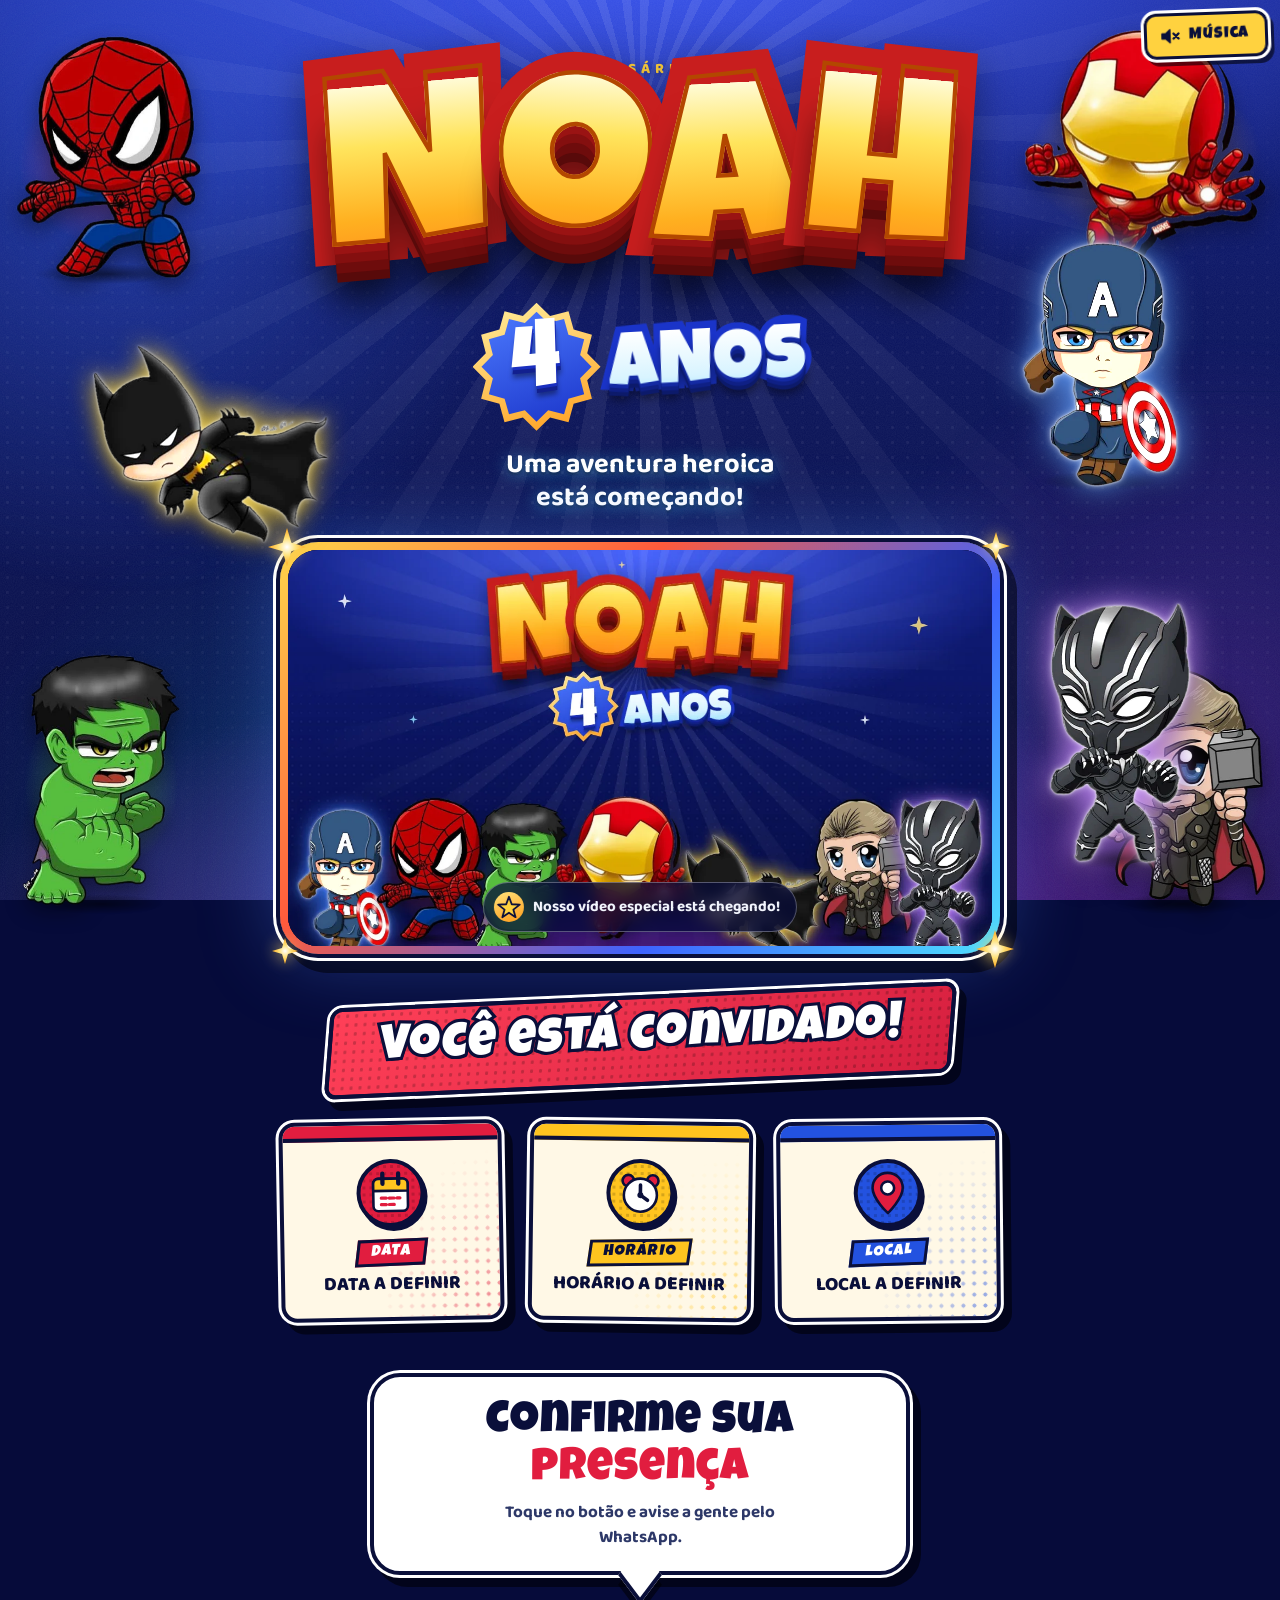
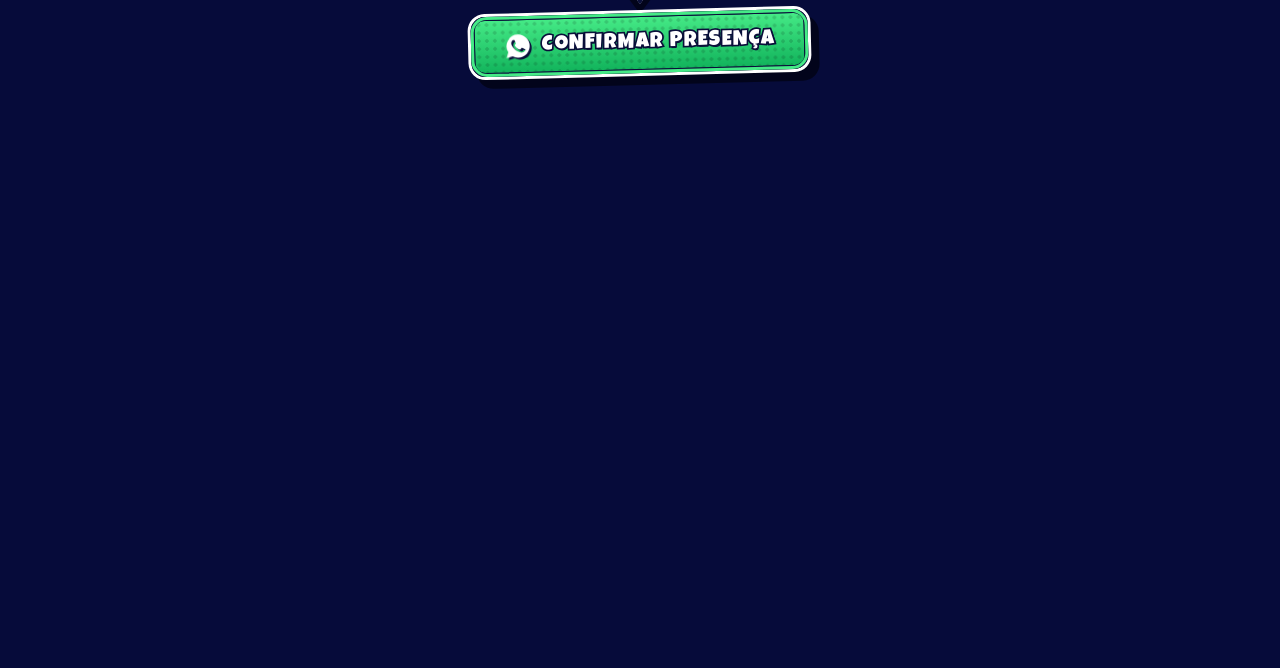
==== index.html @ 5af37fb9 "Add files via upload" ====
<!doctype html>
<html lang="pt-BR">
<head>
  <meta charset="utf-8">
  <meta name="viewport" content="width=device-width, initial-scale=1, viewport-fit=cover">
  <title>Noah faz 4 anos! Você está convidado</title>
  <meta name="description" content="Convite para o aniversário de 4 anos do Noah. Uma aventura heroica está começando!">
  <meta name="theme-color" content="#0a1150">
  <meta property="og:type" content="website">
  <meta property="og:title" content="Noah faz 4 anos! Você está convidado">
  <meta property="og:description" content="Uma aventura heroica está começando! Toque para ver o convite.">
  <!-- Para a prévia no WhatsApp: publique o site e troque por a URL ABSOLUTA da imagem, ex.: https://seudominio.com/public/assets/images/poster.jpg -->
  <meta property="og:image" content="public/assets/images/poster.jpg">
  <link rel="icon" href="data:image/svg+xml,%3Csvg xmlns='http://www.w3.org/2000/svg' viewBox='0 0 64 64'%3E%3Ccircle cx='32' cy='32' r='30' fill='%232f5bff'/%3E%3Ccircle cx='32' cy='32' r='30' fill='none' stroke='%23ffcf3d' stroke-width='4'/%3E%3Ctext x='32' y='46' font-size='40' font-weight='900' text-anchor='middle' fill='white' font-family='Arial Black,Arial'%3E4%3C/text%3E%3C/svg%3E">

  <link rel="preload" href="public/assets/fonts/luckiest-guy-latin.woff2" as="font" type="font/woff2" crossorigin>
  <link rel="stylesheet" href="styles.css">
  <script>document.documentElement.classList.add('js')</script>
</head>
<body>
  <a class="skip" href="#convite">Ir para o convite</a>

  <!-- fundo cinematográfico -->
  <div class="bg" aria-hidden="true">
    <div class="bg__aurora"><i></i><i></i><i></i></div>
    <div class="bg__rays"></div>
    <div class="bg__dots"></div>
    <div class="bg__grain"></div>
  </div>
  <div class="sparks" id="sparks" aria-hidden="true"></div>

  <!-- música de fundo (aparece só se public/assets/audio/musica.mp3 existir) -->
  <button class="music" id="music" type="button" aria-pressed="false" aria-label="Ligar música de fundo" hidden>
    <svg class="music__icon i-off" viewBox="0 0 24 24" aria-hidden="true"><path d="M4 9.5v5h3.6L12 18.5v-13L7.6 9.5H4Z" fill="currentColor" stroke="currentColor" stroke-width="1.4" stroke-linejoin="round"/><path d="m15.5 9.5 5 5m0-5-5 5" stroke="currentColor" stroke-width="2.4" stroke-linecap="round" fill="none"/></svg>
    <svg class="music__icon i-on" viewBox="0 0 24 24" aria-hidden="true"><path d="M4 9.5v5h3.6L12 18.5v-13L7.6 9.5H4Z" fill="currentColor" stroke="currentColor" stroke-width="1.4" stroke-linejoin="round"/><path d="M15.5 9a4.2 4.2 0 0 1 0 6M18 6.5a7.6 7.6 0 0 1 0 11" stroke="currentColor" stroke-width="2.4" stroke-linecap="round" fill="none"/></svg>
    <span class="music__txt">Música</span>
  </button>

  <main id="convite" class="page">

    <!-- ===================== 1) TOPO: PERSONAGENS + NOME ===================== -->
    <div class="stage">
    <header class="top">
      <!--
        PERSONAGENS (imagens em public/assets/heroes/). Para trocar um herói, coloque a nova imagem em
        tools/heroes-originais/<nome>.png|jpg e rode `python tools/process-heroes.py` (remove o fundo e gera os .webp),
        ou simplesmente substitua public/assets/heroes/<nome>.webp por outro WebP/PNG com fundo transparente.
        Celular/tablet: 4 heróis no topo e 3 no rodapé. Telas grandes: emolduram as laterais.
      -->
      <div class="heroes heroes--top">
        <div class="hero hero--spiderman" style="--i:0;--glow:#ff3b4e">
          <img src="public/assets/heroes/spiderman.webp" width="352" height="447" alt="Homem-Aranha infantil em posição de ataque" fetchpriority="high" decoding="async">
        </div>
        <div class="hero hero--ironman" style="--i:1;--glow:#ffb020">
          <img src="public/assets/heroes/ironman.webp" srcset="public/assets/heroes/ironman-s.webp 360w, public/assets/heroes/ironman.webp 542w" sizes="(min-width:1280px) 240px, 30vw" width="542" height="548" alt="Homem de Ferro infantil com a mão pronta para disparar" fetchpriority="high" decoding="async">
        </div>
        <div class="hero hero--hulk" style="--i:2;--glow:#7cff4a">
          <img src="public/assets/heroes/hulk.webp" width="288" height="453" alt="Hulk infantil de punhos fechados" fetchpriority="high" decoding="async">
        </div>
        <div class="hero hero--batman" style="--i:3;--glow:#ffd83a">
          <img src="public/assets/heroes/batman.webp" srcset="public/assets/heroes/batman-s.webp 360w, public/assets/heroes/batman.webp 411w" sizes="(min-width:1280px) 260px, 34vw" width="411" height="348" alt="Batman infantil voando com a capa aberta" fetchpriority="high" decoding="async">
        </div>
      </div>

      <div class="title">
        <p class="title__kicker reveal">Aniversário do</p>
        <h1 class="name" aria-label="Noah">
          <span class="ch" data-c="N" style="--k:0;--r:-5deg;--y:.02em" aria-hidden="true">N</span><span class="ch" data-c="O" style="--k:1;--r:3deg;--y:-.02em" aria-hidden="true">O</span><span class="ch" data-c="A" style="--k:2;--r:-3deg;--y:.02em" aria-hidden="true">A</span><span class="ch" data-c="H" style="--k:3;--r:5deg;--y:-.01em" aria-hidden="true">H</span>
        </h1>
        <div class="age" aria-label="4 anos">
          <span class="age__burst" aria-hidden="true"><span class="age__num">4</span></span>
          <span class="age__txt" data-c="ANOS" aria-hidden="true">ANOS</span>
        </div>
        <p class="tagline reveal">Uma aventura heroica está começando!</p>
        <div class="count" id="countdown" hidden aria-live="off">
          <p class="count__label">Faltam</p>
          <ul class="count__grid">
            <li><b data-u="d">0</b><span>dias</span></li>
            <li><b data-u="h">0</b><span>horas</span></li>
            <li><b data-u="m">0</b><span>min</span></li>
            <li><b data-u="s">0</b><span>seg</span></li>
          </ul>
        </div>
      </div>
    </header>

    <!-- ===================== 2) VÍDEO ===================== -->
    <section class="video reveal" aria-labelledby="video-title">
      <h2 id="video-title" class="sr-only">Vídeo de aniversário do Noah</h2>

      <!-- >>> ONDE COLOCAR O VÍDEO: public/assets/video/aniversario.mp4  (caminho definido em config.js) <<< -->
      <div class="frame is-portrait" id="frame">
        <i class="frame__star frame__star--tl" aria-hidden="true"></i>
        <i class="frame__star frame__star--tr" aria-hidden="true"></i>
        <i class="frame__star frame__star--bl" aria-hidden="true"></i>
        <i class="frame__star frame__star--br" aria-hidden="true"></i>

        <div class="player" id="player" data-state="loading">
          <video id="video" muted playsinline loop preload="metadata" poster="public/assets/images/poster-video.webp" aria-label="Vídeo de aniversário do Noah"></video>

          <!-- aparece se o vídeo não existir ou não carregar -->
          <div class="fallback" id="fallback" hidden>
            <img src="public/assets/images/poster.webp" alt="" width="1280" height="720" decoding="async">
            <div class="fallback__msg">
              <span class="fallback__badge" aria-hidden="true"><svg viewBox="0 0 40 40"><path fill="currentColor" stroke="#0a0f3a" stroke-width="3" stroke-linejoin="round" d="M20 3l4.6 12.4L38 16l-10.6 8.4L31 37l-11-7.4L9 37l3.6-12.6L2 16l13.4-.6z"/></svg></span>
              <p>Nosso vídeo especial está chegando!</p>
            </div>
          </div>

          <button class="vplay" id="play" type="button" aria-label="Reproduzir vídeo">
            <svg viewBox="0 0 24 24" aria-hidden="true"><path d="M8 5.5v13a1 1 0 0 0 1.5.86l10.5-6.5a1 1 0 0 0 0-1.72L9.5 4.64A1 1 0 0 0 8 5.5Z" fill="currentColor"/></svg>
          </button>

          <div class="vbar" id="vbar">
            <button class="vbtn" id="toggle" type="button" aria-label="Pausar vídeo">
              <svg class="i-pause" viewBox="0 0 24 24" aria-hidden="true"><path d="M7 5h3.5v14H7zM13.5 5H17v14h-3.5z" fill="currentColor"/></svg>
              <svg class="i-play" viewBox="0 0 24 24" aria-hidden="true"><path d="M8 5.5v13a1 1 0 0 0 1.5.86l10.5-6.5a1 1 0 0 0 0-1.72L9.5 4.64A1 1 0 0 0 8 5.5Z" fill="currentColor"/></svg>
            </button>
            <input class="vprogress" id="progress" type="range" min="0" max="1000" value="0" step="1" aria-label="Progresso do vídeo">
            <button class="vbtn" id="full" type="button" aria-label="Tela cheia">
              <svg viewBox="0 0 24 24" aria-hidden="true"><path d="M4 9V4h5M15 4h5v5M20 15v5h-5M9 20H4v-5" stroke="currentColor" stroke-width="2.2" stroke-linecap="round" stroke-linejoin="round" fill="none"/></svg>
            </button>
          </div>
        </div>
      </div>
    </section>
    </div><!-- /stage -->

    <p class="invited reveal"><span>Você está convidado!</span></p>

    <!-- ===================== 3) INFORMAÇÕES DA FESTA ===================== -->
    <section class="info" aria-label="Informações da festa">
      <article class="card reveal" style="--d:0s;--accent:#e11d3f;--tagc:#fff">
        <span class="card__icon" aria-hidden="true">
          <svg viewBox="0 0 64 64"><g stroke="#0a0f3a" stroke-width="3.6" stroke-linejoin="round" stroke-linecap="round"><rect x="8" y="12" width="48" height="45" rx="7" fill="#fff"/><path d="M8 19a7 7 0 0 1 7-7h34a7 7 0 0 1 7 7v10H8z" fill="#ffc41f"/><path d="M21 5v14M43 5v14" fill="none" stroke-width="6"/><path d="M19 39h7M30 39h7M41 39h4M19 48h7M30 48h7" fill="none" stroke="#e11d3f" stroke-width="4.4"/></g></svg>
        </span>
        <div class="card__body"><h3>DATA</h3><p data-field="data">DATA A DEFINIR</p></div>
      </article>
      <article class="card reveal" style="--d:.1s;--accent:#ffc41f;--tagc:#0a0f3a">
        <span class="card__icon" aria-hidden="true">
          <svg viewBox="0 0 64 64"><g stroke="#0a0f3a" stroke-width="3.6" stroke-linejoin="round" stroke-linecap="round"><circle cx="15" cy="15" r="8" fill="#e11d3f"/><circle cx="49" cy="15" r="8" fill="#e11d3f"/><circle cx="32" cy="35" r="23" fill="#fff"/><path d="M32 35V21M32 35l10 7" fill="none" stroke-width="5"/><circle cx="32" cy="35" r="2.4" fill="#0a0f3a"/></g></svg>
        </span>
        <div class="card__body"><h3>HORÁRIO</h3><p data-field="horario">HORÁRIO A DEFINIR</p></div>
      </article>
      <article class="card reveal" style="--d:.2s;--accent:#2352e0;--tagc:#fff">
        <span class="card__icon" aria-hidden="true">
          <svg viewBox="0 0 64 64"><g stroke="#0a0f3a" stroke-width="3.6" stroke-linejoin="round" stroke-linecap="round"><path d="M32 4C20 4 11 13 11 25c0 15 21 35 21 35s21-20 21-35C53 13 44 4 32 4Z" fill="#e11d3f"/><circle cx="32" cy="25" r="9" fill="#fff"/></g></svg>
        </span>
        <div class="card__body"><h3>LOCAL</h3><p data-field="local">LOCAL A DEFINIR</p></div>
      </article>
    </section>

    <!-- ===================== 4) CONFIRMAÇÃO ===================== -->
    <section class="rsvp reveal" aria-labelledby="rsvp-title">
      <div class="bubble">
        <h2 id="rsvp-title" class="bubble__title">Confirme sua <em>presença</em></h2>
        <p class="rsvp__sub">Toque no botão e avise a gente pelo WhatsApp.</p>
        <i class="bubble__tail" aria-hidden="true"></i>
      </div>
      <!-- o link vem de config.js (whatsappLink) -->
      <a class="btn btn--hero" id="rsvp" href="#" rel="noopener">
        <svg viewBox="0 0 24 24" aria-hidden="true"><path fill="currentColor" d="M12.04 2a9.9 9.9 0 0 0-8.5 14.95L2 22l5.2-1.5A9.9 9.9 0 1 0 12.04 2Zm5.8 14.06c-.25.7-1.44 1.34-2 1.4-.5.06-1.13.09-1.83-.12a16.6 16.6 0 0 1-1.66-.61c-2.9-1.25-4.8-4.16-4.94-4.36-.15-.2-1.18-1.57-1.18-3 0-1.42.75-2.12 1.01-2.4.26-.3.57-.37.76-.37h.55c.18 0 .42-.07.65.5.25.58.83 2 .9 2.15.07.15.12.32.02.51-.1.2-.15.32-.3.5-.15.17-.31.38-.44.51-.15.15-.3.31-.13.6.17.3.77 1.27 1.65 2.05 1.13 1 2.09 1.32 2.39 1.47.3.15.47.12.65-.07.17-.2.75-.87.95-1.17.2-.3.4-.25.67-.15.28.1 1.75.83 2.05.98.3.15.5.22.57.35.08.12.08.72-.17 1.42Z"/></svg>
        <span>CONFIRMAR PRESENÇA</span>
      </a>
    </section>

    <!-- ===================== 5) LOCALIZAÇÃO ===================== -->
    <section class="map reveal" aria-labelledby="map-title">
      <h2 id="map-title" class="tag">Como chegar</h2>
      <div class="map__canvas" id="mapCanvas">
        <svg class="map__art" viewBox="0 0 600 260" preserveAspectRatio="xMidYMid slice" aria-hidden="true" focusable="false">
          <defs><pattern id="ht" width="10" height="10" patternUnits="userSpaceOnUse"><circle cx="2.5" cy="2.5" r="1.6" fill="#ff9d2e" opacity=".5"/></pattern></defs>
          <rect width="600" height="260" fill="#fff3d1"/><rect width="600" height="260" fill="url(#ht)"/>
          <g stroke="#0a0f3a" stroke-width="3.5" stroke-linejoin="round">
            <rect x="24" y="26" width="150" height="72" rx="10" fill="#bfe2ff"/><rect x="204" y="26" width="120" height="60" rx="10" fill="#ffd9a0"/>
            <rect x="366" y="24" width="200" height="72" rx="10" fill="#b8f0c8"/><rect x="24" y="146" width="120" height="86" rx="10" fill="#ffd9a0"/>
            <rect x="176" y="146" width="140" height="86" rx="10" fill="#e7d3ff"/><rect x="366" y="146" width="80" height="86" rx="10" fill="#bfe2ff"/><rect x="474" y="146" width="96" height="86" rx="10" fill="#b8f0c8"/>
          </g>
          <g fill="none" stroke-linecap="round"><g stroke="#0a0f3a" stroke-width="26"><path d="M-10 118H610M345 -10V270"/></g><g stroke="#fff" stroke-width="19"><path d="M-10 118H610M345 -10V270"/></g><path d="M-10 118H610" stroke="#ffc41f" stroke-width="2.5" stroke-dasharray="14 12"/></g>
          <path class="route" d="M40 118H345V70" fill="none" stroke="#e11d3f" stroke-width="7" stroke-dasharray="2 15" stroke-linecap="round"/>
          <g transform="translate(345 66)"><g class="pin"><path d="M0 0C-13 -16-20 -24-20 -36a20 20 0 0 1 40 0C20 -24 13 -16 0 0Z" fill="#e11d3f" stroke="#0a0f3a" stroke-width="4" stroke-linejoin="round"/><circle cx="0" cy="-36" r="8" fill="#fff" stroke="#0a0f3a" stroke-width="3.5"/></g></g>
        </svg>
        <p class="map__text" data-field="localizacaoTexto">LOCALIZAÇÃO_AQUI</p>
      </div>
      <!-- o link vem de config.js (localizacaoUrl) -->
      <a class="btn btn--blue" id="mapBtn" href="#" rel="noopener">
        <svg viewBox="0 0 24 24" aria-hidden="true"><path fill="currentColor" d="M12 2a7 7 0 0 0-7 7c0 5.2 7 13 7 13s7-7.8 7-13a7 7 0 0 0-7-7Zm0 9.5A2.5 2.5 0 1 1 12 6.5a2.5 2.5 0 0 1 0 5Z"/></svg>
        <span>VER LOCALIZAÇÃO</span>
      </a>
    </section>

    <!-- ===================== 6) RODAPÉ: PERSONAGENS ===================== -->
    <footer class="foot">
      <p class="foot__msg reveal">Te esperamos para essa aventura!</p>
      <div class="heroes heroes--bottom">
        <div class="hero hero--captain" style="--i:4;--glow:#5f9bff">
          <img src="public/assets/heroes/captain.webp" srcset="public/assets/heroes/captain-s.webp 305w, public/assets/heroes/captain.webp 441w" sizes="(min-width:1280px) 190px, 28vw" width="441" height="695" alt="Capitão América infantil com o escudo" decoding="async">
        </div>
        <div class="hero hero--thor" style="--i:5;--glow:#6fd6ff">
          <img src="public/assets/heroes/thor.webp" srcset="public/assets/heroes/thor-s.webp 339w, public/assets/heroes/thor.webp 442w" sizes="(min-width:1280px) 200px, 30vw" width="442" height="626" alt="Thor infantil com o martelo Mjölnir" decoding="async">
        </div>
        <div class="hero hero--panther" style="--i:6;--glow:#c58cff">
          <img src="public/assets/heroes/panther.webp" srcset="public/assets/heroes/panther-s.webp 259w, public/assets/heroes/panther.webp 475w" sizes="(min-width:1280px) 170px, 22vw" width="475" height="880" alt="Pantera Negra infantil em posição de luta" decoding="async">
        </div>
      </div>
    </footer>
  </main>

  <!-- botão fixo de confirmação (aparece ao rolar; usa o mesmo link do WhatsApp) -->
  <a class="dock" id="dock" href="#" rel="noopener" aria-hidden="true" tabindex="-1">
    <svg viewBox="0 0 24 24" aria-hidden="true"><path fill="currentColor" d="M12.04 2a9.9 9.9 0 0 0-8.5 14.95L2 22l5.2-1.5A9.9 9.9 0 1 0 12.04 2Zm5.8 14.06c-.25.7-1.44 1.34-2 1.4-.5.06-1.13.09-1.83-.12a16.6 16.6 0 0 1-1.66-.61c-2.9-1.25-4.8-4.16-4.94-4.36-.15-.2-1.18-1.57-1.18-3 0-1.42.75-2.12 1.01-2.4.26-.3.57-.37.76-.37h.55c.18 0 .42-.07.65.5.25.58.83 2 .9 2.15.07.15.12.32.02.51-.1.2-.15.32-.3.5-.15.17-.31.38-.44.51-.15.15-.3.31-.13.6.17.3.77 1.27 1.65 2.05 1.13 1 2.09 1.32 2.39 1.47.3.15.47.12.65-.07.17-.2.75-.87.95-1.17.2-.3.4-.25.67-.15.28.1 1.75.83 2.05.98.3.15.5.22.57.35.08.12.08.72-.17 1.42Z"/></svg>
    <span>CONFIRMAR PRESENÇA</span>
  </a>

  <div class="toast" id="toast" role="status" aria-live="polite"></div>

  <script src="config.js" charset="utf-8"></script>
  <script src="script.js" charset="utf-8" defer></script>
</body>
</html>
---- styles.css ----
@charset "UTF-8";
/* ==========================================================================
   CONVITE DO NOAH — 4 ANOS   |   mobile first
   Índice: 1 base · 2 fundo · 3 heróis · 4 título · 5 vídeo · 6 seções · 7 botões · 8 animações · 9 desktop · 10 acessibilidade
   ========================================================================== */

/* ---------- 1) BASE ---------- */
@font-face { font-family: 'Luckiest Guy'; src: url(public/assets/fonts/luckiest-guy-latin.woff2) format('woff2'); font-display: swap; }
@font-face { font-family: 'Baloo 2'; font-weight: 400 800; src: url(public/assets/fonts/baloo2-latin.woff2) format('woff2'); font-display: swap; }

:root {
  --bg-0: #060b3a; --bg-1: #0c1660;
  --gold: #ffcf3d; --orange: #ff8a1f; --red: #ff3b4f; --blue: #2f5bff; --cyan: #4fd8ff;
  --ink: #f4f7ff; --muted: #c2cdff;
  --w: min(720px, calc(100% - 32px));            /* largura da coluna principal */
  --display: 'Luckiest Guy', 'Bangers', 'Comic Sans MS', system-ui, sans-serif;
  --body: 'Baloo 2', system-ui, -apple-system, 'Segoe UI', Roboto, sans-serif;
}
*, *::before, *::after { box-sizing: border-box; }
[hidden] { display: none !important; }
html { -webkit-text-size-adjust: 100%; scroll-behavior: smooth; overflow-x: hidden; overflow-x: clip; }
body {
  margin: 0; min-height: 100vh; min-height: 100svh;
  background: var(--bg-0); color: var(--ink);
  font: 500 1.0625rem/1.45 var(--body);
  overflow-x: hidden; overflow-x: clip;
}
img, video { max-width: 100%; }
button { font: inherit; }
.sr-only { position: absolute; width: 1px; height: 1px; margin: -1px; padding: 0; overflow: hidden; clip: rect(0 0 0 0); white-space: nowrap; border: 0; }
.skip { position: fixed; left: 12px; top: -60px; z-index: 100; background: var(--gold); color: #1a1a40; font-weight: 800; padding: .6rem 1rem; border-radius: 12px; text-decoration: none; transition: top .2s; }
.skip:focus { top: 12px; }
:focus-visible { outline: 3px solid var(--gold); outline-offset: 4px; border-radius: 8px; }

.page { position: relative; z-index: 2; display: flow-root; }
.stage, .invited, .info, .rsvp, .map { width: var(--w); margin-inline: auto; }

/* ---------- 2) FUNDO CINEMATOGRÁFICO ---------- */
.bg {
  position: fixed; inset: 0; z-index: -2; overflow: hidden;
  background:
    radial-gradient(120% 65% at 50% -8%, #3f5cff 0%, rgba(63, 92, 255, 0) 62%),
    radial-gradient(90% 55% at 50% 108%, #7b22ab 0%, rgba(123, 34, 171, 0) 62%),
    linear-gradient(180deg, #0f1c7e 0%, #0a1358 46%, #070c3f 100%);
}
.bg__aurora i { position: absolute; width: 90vmax; height: 90vmax; border-radius: 50%; opacity: .5; will-change: transform; }
.bg__aurora i:nth-child(1) { left: -35vmax; top: -30vmax; background: radial-gradient(closest-side, rgba(58, 108, 255, .75), transparent 70%); animation: drift 26s ease-in-out infinite alternate; }
.bg__aurora i:nth-child(2) { right: -40vmax; top: 18vh; background: radial-gradient(closest-side, rgba(150, 60, 220, .55), transparent 70%); animation: drift 32s ease-in-out -8s infinite alternate-reverse; }
.bg__aurora i:nth-child(3) { left: -20vmax; bottom: -45vmax; background: radial-gradient(closest-side, rgba(0, 190, 230, .38), transparent 70%); animation: drift 30s ease-in-out -14s infinite alternate; }
.bg__grain { position: absolute; inset: 0; opacity: .07; background-image: url("data:image/svg+xml,%3Csvg xmlns='http://www.w3.org/2000/svg' width='160' height='160'%3E%3Cfilter id='n'%3E%3CfeTurbulence type='fractalNoise' baseFrequency='.9' numOctaves='2' stitchTiles='stitch'/%3E%3CfeColorMatrix values='0 0 0 0 1 0 0 0 0 1 0 0 0 0 1 0 0 0 .9 0'/%3E%3C/filter%3E%3Crect width='100%25' height='100%25' filter='url(%23n)'/%3E%3C/svg%3E"); }
.bg__rays {                      /* raios de luz estilo HQ, atrás do título */
  position: absolute; left: 50%; top: -55vmax; width: 130vmax; height: 130vmax; margin-left: -65vmax;
  background: repeating-conic-gradient(from 0deg, rgba(255, 255, 255, .085) 0 4deg, transparent 4deg 11deg);
  -webkit-mask: radial-gradient(closest-side, #000 15%, transparent 72%); mask: radial-gradient(closest-side, #000 15%, transparent 72%);
  animation: rays 9s ease-in-out infinite alternate;
}
.bg__dots {                      /* retícula de quadrinhos */
  position: absolute; inset: 0;
  background: radial-gradient(rgba(255, 255, 255, .11) 1.3px, transparent 1.8px) 0 0 / 15px 15px;
  -webkit-mask: linear-gradient(180deg, transparent 0%, #000 55%, transparent 100%); mask: linear-gradient(180deg, transparent 0%, #000 55%, transparent 100%);
  opacity: .55;
}
.sparks { position: fixed; inset: 0; z-index: -1; pointer-events: none; overflow: hidden; }
.sparks i {
  position: absolute; left: var(--x); top: var(--y); width: var(--s); height: var(--s); background: var(--c); opacity: 0;
  clip-path: polygon(50% 0, 61% 39%, 100% 50%, 61% 61%, 50% 100%, 39% 61%, 0 50%, 39% 39%);
  animation: twinkle var(--d) ease-in-out var(--dl) infinite;
}

/* ---------- 3) SUPER-HERÓIS ---------- */
.heroes { display: flex; justify-content: center; align-items: flex-end; }
.hero {
  position: relative; flex: none; isolation: isolate;
  height: calc(var(--hh) * var(--s, 1));
  animation: hero-in .95s cubic-bezier(.2, .9, .25, 1.08) calc(.15s + var(--i) * .12s) backwards;
  -webkit-tap-highlight-color: transparent;
}
.hero img {
  display: block; height: 100%; width: auto; max-width: none; position: relative;
  filter: drop-shadow(0 8px 10px rgba(0, 0, 0, .38));
  animation: float var(--fd, 5.4s) ease-in-out calc(var(--i) * -.9s) infinite alternate;
  will-change: transform;
}
.hero::before {                  /* brilho colorido atrás do herói */
  content: ""; position: absolute; inset: 6% -14% 2%; z-index: -1; border-radius: 50%;
  background: radial-gradient(closest-side, var(--glow), transparent 74%); opacity: .42;
  animation: glow 4.6s ease-in-out calc(var(--i) * -.7s) infinite alternate;
}
.hero::after {                   /* sombra no chão */
  content: ""; position: absolute; left: 12%; right: 12%; bottom: -2%; height: 8%; z-index: -1;
  background: radial-gradient(closest-side, rgba(0, 0, 0, calc(.5 * var(--floor, 1))), transparent);
}
/* heróis escuros sobre fundo azul-marinho: luz de contorno + brilho para não sumirem */
.hero--captain img, .hero--panther img {
  filter: brightness(1.2) saturate(1.15) contrast(1.04)
          drop-shadow(0 0 1.2px rgba(255, 255, 255, .95)) drop-shadow(0 0 3px rgba(255, 255, 255, .55))
          drop-shadow(0 0 16px var(--glow)) drop-shadow(0 8px 10px rgba(0, 0, 0, .38));
}
.hero--batman img {
  filter: brightness(1.12)
          drop-shadow(0 0 1.2px rgba(255, 255, 255, .85)) drop-shadow(0 0 3px rgba(255, 255, 255, .4))
          drop-shadow(0 0 12px var(--glow)) drop-shadow(0 8px 10px rgba(0, 0, 0, .38));
}
.hero--captain::before, .hero--panther::before { opacity: .75; inset: 2% -22% -2%; }
.hero.pop { animation: pop .55s cubic-bezier(.3, 1.6, .5, 1); }

.hero--spiderman { --s: 1;    --fd: 5.0s; }
.hero--ironman   { --s: 1.02; --fd: 6.2s; --floor: 0; }
.hero--hulk      { --s: 1.06; --fd: 5.8s; }
.hero--batman    { --s: .84;  --fd: 6.6s; --floor: 0; }
.hero--captain   { --s: 1;    --fd: 5.6s; }
.hero--thor      { --s: 1;    --fd: 5.2s; }
.hero--panther   { --s: 1.08; --fd: 6.0s; }

/* faixa do topo (4 heróis) e do rodapé (3 heróis) — celular e tablet */
.heroes--top    { --hh: min(32vw, 285px); margin-inline: -4vw; margin-bottom: .2rem; }
.heroes--top .hero { margin-inline: -1.1vw; }
.heroes--top .hero:nth-child(odd)  { margin-bottom: calc(var(--hh) * .1); }
.heroes--bottom { --hh: min(50vw, 340px); margin-inline: -4vw; margin-bottom: calc(var(--hh) * -.1); position: relative; z-index: 1; }
.heroes--bottom .hero { margin-inline: -1.4vw; }
.heroes--bottom .hero::after { display: none; }

/* ---------- 4) TÍTULO: NOAH / 4 ANOS ---------- */
.stage { padding-top: calc(env(safe-area-inset-top, 0px) + 60px); }
.top { text-align: center; }
.title { padding-top: .35rem; text-align: center; }
.title__kicker { margin: 0 0 .1rem; font: 800 .92rem/1 var(--body); letter-spacing: .34em; text-transform: uppercase; color: var(--gold); text-shadow: 0 2px 10px rgba(0, 0, 0, .45); }
.name {
  margin: 0; display: flex; justify-content: center; gap: .012em;
  font: 400 clamp(5.6rem, 33vw, 15rem)/.9 var(--display);
  filter: drop-shadow(0 .05em .08em rgba(0, 0, 0, .4));
}
.ch { position: relative; display: inline-block; color: transparent; transform: translateY(var(--y, 0)) rotate(var(--r, 0deg)); animation: letter-in .95s cubic-bezier(.2, 1.5, .35, 1) calc(.5s + var(--k) * .11s) backwards; }
.ch::before, .ch::after { content: attr(data-c); position: absolute; left: 0; top: 0; }
.ch::before {                    /* contorno + extrusão 3D */
  color: #c81e1e; -webkit-text-stroke: .17em #c81e1e; paint-order: stroke fill;
  text-shadow: 0 .04em 0 #9a1313, 0 .08em 0 #840f0f, 0 .12em 0 #6e0c0c, 0 .16em 0 #580a0a, 0 .22em .14em rgba(0, 0, 0, .5);
}
.ch::after {                     /* face dourada */
  background: linear-gradient(180deg, #fffbd6 0%, #ffe45c 28%, #ffb020 62%, #ff7a1a 100%);
  -webkit-background-clip: text; background-clip: text; color: transparent; -webkit-text-stroke: .018em #b34700;
}
.age { display: inline-flex; align-items: center; gap: .55rem; margin-top: .55rem; }
.age__burst {
  position: relative; display: grid; place-items: center; width: clamp(78px, 21vw, 128px); aspect-ratio: 1;
  --star: polygon(50.0% 0.0%, 60.6% 10.4%, 75.0% 6.7%, 79.0% 21.0%, 93.3% 25.0%, 89.6% 39.4%, 100.0% 50.0%, 89.6% 60.6%, 93.3% 75.0%, 79.0% 79.0%, 75.0% 93.3%, 60.6% 89.6%, 50.0% 100.0%, 39.4% 89.6%, 25.0% 93.3%, 21.0% 79.0%, 6.7% 75.0%, 10.4% 60.6%, 0.0% 50.0%, 10.4% 39.4%, 6.7% 25.0%, 21.0% 21.0%, 25.0% 6.7%, 39.4% 10.4%);
  background: linear-gradient(160deg, #fff0a0, #ff9d1c); clip-path: var(--star);
  animation: burst-in .8s cubic-bezier(.2, 1.6, .4, 1) 1s backwards;
  filter: drop-shadow(0 6px 8px rgba(0, 0, 0, .35));
}
.age__burst::before { content: ""; position: absolute; inset: 7%; background: linear-gradient(160deg, #4d7bff, #1a34c9); clip-path: var(--star); }
.age__num { position: relative; font: 400 clamp(3.2rem, 14vw, 5.8rem)/1 var(--display); color: #fff; text-shadow: 0 .04em 0 #1a2fbf, 0 .08em 0 #12208f, 0 .12em .06em rgba(0, 0, 0, .4); transform: translateY(.02em) rotate(-4deg); }
.age__txt {
  position: relative; display: inline-block; color: transparent; font: 400 clamp(2.7rem, 11.5vw, 4.8rem)/1 var(--display); letter-spacing: .02em; transform: rotate(-3deg);
  animation: letter-in .9s cubic-bezier(.2, 1.5, .35, 1) 1.15s backwards;
}
.age__txt::before, .age__txt::after { content: attr(data-c); position: absolute; left: 0; top: 0; }
.age__txt::before { color: #1a34c9; -webkit-text-stroke: .17em #1a34c9; paint-order: stroke fill; text-shadow: 0 .05em 0 #142aa3, 0 .1em 0 #0f2085, 0 .15em 0 #0c1a6b, 0 .21em .12em rgba(0, 0, 0, .45); }
.age__txt::after { background: linear-gradient(180deg, #fff, #d8f4ff 60%, #8fdcff); -webkit-background-clip: text; background-clip: text; color: transparent; }
.tagline {
  margin: 1.1rem auto 0; max-width: 21ch; font: 700 clamp(1.2rem, 4.8vw, 1.7rem)/1.22 var(--body); color: #fff;
  text-shadow: 0 2px 16px rgba(79, 216, 255, .6), 0 2px 3px rgba(0, 0, 0, .4); text-wrap: balance;
}

/* ---------- 5) VÍDEO ---------- */
.video { margin-top: 1.7rem; }
.frame {
  position: relative; margin-inline: auto; padding: 6px; border-radius: 32px;
  background: linear-gradient(135deg, #ffd84a 0%, #ff5a3c 34%, #3d63ff 68%, #4fe1ff 100%);
  box-shadow: 0 0 0 4px var(--ink-d), 0 0 0 7px #fff, 10px 12px 0 7px rgba(0, 0, 8, .55), 0 0 80px rgba(79, 140, 255, .4);
}
.frame::before { content: ""; position: absolute; inset: -22px; z-index: -1; border-radius: 48px; background: radial-gradient(closest-side, rgba(90, 140, 255, .45), transparent 75%); }
.frame { --ar: .5625; }
.frame.is-portrait { width: min(100%, 420px, calc(80vh * var(--ar) + 16px)); width: min(100%, 420px, calc(80svh * var(--ar) + 16px)); }
.frame__star {
  position: absolute; z-index: 3; width: 38px; height: 38px; pointer-events: none;
  background: url("data:image/svg+xml,%3Csvg xmlns='http://www.w3.org/2000/svg' viewBox='0 0 40 40'%3E%3Cdefs%3E%3CradialGradient id='g'%3E%3Cstop offset='0' stop-color='%23fff'/%3E%3Cstop offset='.45' stop-color='%23ffe27a'/%3E%3Cstop offset='1' stop-color='%23ffa91f'/%3E%3C/radialGradient%3E%3C/defs%3E%3Cpath fill='url(%23g)' d='M20 0l4.6 15.4L40 20l-15.4 4.6L20 40l-4.6-15.4L0 20l15.4-4.6z'/%3E%3C/svg%3E") center / contain no-repeat;
  filter: drop-shadow(0 0 8px rgba(255, 214, 90, .95)); animation: twinkle-s 3.2s ease-in-out infinite;
}
.frame__star--tl { left: -12px; top: -14px; }
.frame__star--tr { right: -10px; top: -10px; width: 28px; height: 28px; animation-delay: -1s; }
.frame__star--bl { left: -8px; bottom: -10px; width: 26px; height: 26px; animation-delay: -2s; }
.frame__star--br { right: -14px; bottom: -14px; animation-delay: -.5s; }

.player { position: relative; width: 100%; border-radius: 26px; overflow: hidden; background: #050a30; aspect-ratio: var(--vr, 9 / 16); max-height: 80vh; max-height: 80svh; isolation: isolate; }
.player video { position: absolute; inset: 0; width: 100%; height: 100%; object-fit: contain; background: #050a30; }
.fallback { position: absolute; inset: 0; z-index: 1; }
.fallback img { width: 100%; height: 100%; object-fit: cover; display: block; }
.fallback__msg {
  position: absolute; left: 50%; bottom: 14px; translate: -50% 0; width: max-content; max-width: calc(100% - 24px);
  display: flex; align-items: center; gap: .6rem; padding: .55rem 1rem .55rem .6rem; border-radius: 999px;
  background: rgba(6, 11, 58, .72); border: 1px solid rgba(255, 255, 255, .3); backdrop-filter: blur(8px); -webkit-backdrop-filter: blur(8px);
}
.fallback__msg p { margin: 0; font-weight: 700; font-size: .95rem; line-height: 1.2; }
.fallback__badge { display: grid; place-items: center; width: 30px; height: 30px; border-radius: 50%; background: linear-gradient(160deg, #ffe27a, #ff9d1c); color: #ffd23f; animation: bob 2.4s ease-in-out infinite; }
.fallback__badge svg { width: 24px; height: 24px; }

.vplay {
  position: absolute; left: 50%; top: 50%; z-index: 2; translate: -50% -50%; width: 80px; height: 80px; border: 0; border-radius: 50%; cursor: pointer; color: #fff;
  background: linear-gradient(160deg, #ff7a3d, #ff2d55); display: grid; place-items: center;
  box-shadow: 0 12px 30px rgba(255, 45, 85, .55), 0 0 0 6px rgba(255, 255, 255, .2), inset 0 2px 0 rgba(255, 255, 255, .4);
  transition: transform .2s, opacity .25s, visibility .25s;
}
.vplay svg { width: 36px; height: 36px; margin-left: 4px; }
.vplay::after { content: ""; position: absolute; inset: -6px; border-radius: 50%; border: 3px solid rgba(255, 255, 255, .55); animation: ring 2.2s ease-out infinite; }
.vplay:hover { transform: scale(1.07); }
.vplay:active { transform: scale(.94); }
.player[data-state="playing"] .vplay, .player[data-state="fallback"] .vplay, .player[data-state="loading"] .vplay { opacity: 0; visibility: hidden; pointer-events: none; }

.vbar { position: absolute; left: 0; right: 0; bottom: 0; z-index: 2; display: flex; align-items: center; gap: 8px; padding: 30px 10px 8px; background: linear-gradient(transparent, rgba(3, 6, 40, .82)); }
.player[data-state="fallback"] .vbar, .player[data-state="loading"] .vbar { display: none; }
.vbtn {
  position: relative; flex: none; width: 46px; height: 46px; display: grid; place-items: center; border-radius: 50%; cursor: pointer; color: #fff;
  border: 1px solid rgba(255, 255, 255, .3); background: rgba(255, 255, 255, .16); backdrop-filter: blur(8px); -webkit-backdrop-filter: blur(8px);
  transition: transform .18s, background .18s; -webkit-tap-highlight-color: transparent;
}
.vbtn svg { width: 24px; height: 24px; }
.vbtn:hover { background: rgba(255, 255, 255, .28); transform: scale(1.06); }
.vbtn:active { transform: scale(.92); }
.vbtn .i-play { display: none; }
.player:not([data-state="playing"]) #toggle .i-pause { display: none; }
.player:not([data-state="playing"]) #toggle .i-play { display: block; }
.vprogress { --p: 0%; flex: 1; min-width: 0; height: 46px; margin: 0; background: transparent; cursor: pointer; -webkit-appearance: none; appearance: none; }
.vprogress::-webkit-slider-runnable-track { height: 6px; border-radius: 6px; background: linear-gradient(90deg, var(--gold) var(--p), rgba(255, 255, 255, .32) var(--p)); }
.vprogress::-moz-range-track { height: 6px; border-radius: 6px; background: linear-gradient(90deg, var(--gold) var(--p), rgba(255, 255, 255, .32) var(--p)); }
.vprogress::-webkit-slider-thumb { -webkit-appearance: none; width: 18px; height: 18px; margin-top: -6px; border-radius: 50%; background: #fff; border: 3px solid var(--gold); box-shadow: 0 2px 6px rgba(0, 0, 0, .5); }
.vprogress::-moz-range-thumb { width: 14px; height: 14px; border-radius: 50%; background: #fff; border: 3px solid var(--gold); }

/* ---------- 6) SEÇÕES — estilo quadrinhos ---------- */
:root { --ink-d: #0a0f3a; --paper: #fff8e6; --sticker: 0 0 0 3px #fff, 8px 9px 0 3px rgba(0, 0, 8, .6); }

/* faixa "VOCÊ ESTÁ CONVIDADO!" */
.invited { margin-top: 2.6rem; text-align: center; }
.invited span {
  display: inline-block; padding: .3em 1em .42em; rotate: -2.5deg; transform: skewX(-7deg);
  font: 400 clamp(1.8rem, 7.6vw, 3rem)/1 var(--display); letter-spacing: .03em; color: #fff;
  -webkit-text-stroke: .13em var(--ink-d); paint-order: stroke fill; text-shadow: .05em .06em 0 var(--ink-d);
  background: radial-gradient(rgba(0, 0, 0, .2) 1.5px, transparent 2px) 0 0 / 9px 9px, linear-gradient(135deg, #ff4058, #d61f3f);
  border: 4px solid var(--ink-d); border-radius: 12px; box-shadow: var(--sticker);
}

/* etiqueta de título (ex.: "Como chegar") */
.tag {
  display: inline-block; margin: 0; padding: .16em .8em .22em; rotate: -2deg; transform: skewX(-7deg);
  font: 400 clamp(1.5rem, 6vw, 2.2rem)/1.1 var(--display); letter-spacing: .04em; color: var(--ink-d);
  background: #ffd23f; border: 4px solid var(--ink-d); border-radius: 8px; box-shadow: var(--sticker);
}

/* cards: painéis de HQ */
.info { display: grid; gap: 22px; margin-top: 2.2rem; }
.card {
  position: relative; isolation: isolate; overflow: hidden; display: flex; align-items: center; gap: 16px; padding: 16px 18px 16px 30px;
  background: var(--paper); color: var(--ink-d); border: 4px solid var(--ink-d); border-radius: 16px; box-shadow: var(--sticker);
}
.card:nth-child(1) { rotate: -1deg; } .card:nth-child(2) { rotate: .8deg; } .card:nth-child(3) { rotate: -.6deg; }
.card::before { content: ""; position: absolute; z-index: -1; inset: 0 auto 0 0; width: 14px; background: var(--accent); border-right: 4px solid var(--ink-d); }
.card::after {                    /* retícula (halftone) no canto */
  content: ""; position: absolute; z-index: -1; inset: 0; opacity: .55;
  background: radial-gradient(var(--accent) 1.8px, transparent 2.3px) 0 0 / 11px 11px;
  -webkit-mask: radial-gradient(90% 140% at 100% 100%, #000 0, transparent 62%); mask: radial-gradient(90% 140% at 100% 100%, #000 0, transparent 62%);
}
.card__icon {
  flex: none; display: grid; place-items: center; width: 68px; height: 68px; border: 4px solid var(--ink-d); border-radius: 50%;
  background: radial-gradient(rgba(0, 0, 0, .16) 1.5px, transparent 2px) 0 0 / 7px 7px, var(--accent); box-shadow: 3px 4px 0 var(--ink-d);
}
.card__icon svg { width: 46px; height: 46px; }
.card h3 {
  display: inline-block; margin: 0 0 .4rem; padding: .1em .75em .16em; font: 400 .98rem/1.1 var(--display); letter-spacing: .07em;
  color: var(--tagc, #fff); background: var(--accent); border: 3px solid var(--ink-d); transform: skewX(-9deg) rotate(-1.5deg);
}
.card p { margin: 0; font: 800 1.2rem/1.15 var(--body); color: var(--ink-d); text-transform: uppercase; overflow-wrap: anywhere; }

/* confirmação: balão de fala */
.rsvp { margin-top: 3.2rem; text-align: center; }
.bubble {
  position: relative; max-width: 540px; margin: 0 auto 38px; padding: 22px 22px 20px; background: #fff; color: var(--ink-d);
  border: 4px solid var(--ink-d); border-radius: 30px; box-shadow: var(--sticker);
}
.bubble__title { margin: 0; font: 400 clamp(1.9rem, 7.4vw, 2.8rem)/1.05 var(--display); letter-spacing: .02em; text-wrap: balance; }
.bubble__title em { font-style: normal; color: #e11d3f; }
.rsvp__sub { margin: .55rem auto 0; max-width: 30ch; color: #2d3868; font-weight: 700; }
.bubble__tail {
  position: absolute; left: 50%; bottom: -22px; width: 36px; height: 36px; background: #fff; border-right: 4px solid var(--ink-d); border-bottom: 4px solid var(--ink-d);
  transform: translateX(-50%) rotate(45deg) skew(8deg, 8deg); box-shadow: 6px 6px 0 rgba(0, 0, 8, .6);
}

/* mapa desenhado */
.map { margin-top: 3.2rem; text-align: center; }
.map__canvas {
  position: relative; height: 210px; margin: 1.5rem 0 1.6rem; overflow: hidden; background: #fff3d1;
  border: 4px solid var(--ink-d); border-radius: 18px; box-shadow: var(--sticker);
}
.map__art { position: absolute; inset: 0; width: 100%; height: 100%; display: block; }
.map__art .route { animation: march 1.4s linear infinite; }
.map__art .pin { animation: pin-svg 2.2s ease-in-out infinite; }
.map__text {
  position: absolute; left: 12px; bottom: 12px; max-width: calc(100% - 24px); margin: 0; padding: .4rem .8rem; rotate: -1deg; text-align: left;
  font: 800 1rem/1.2 var(--body); color: var(--ink-d); background: #ffd23f; border: 3px solid var(--ink-d); box-shadow: 4px 5px 0 rgba(0, 0, 8, .65); overflow-wrap: anywhere;
}
.map__canvas iframe { position: absolute; inset: 0; width: 100%; height: 100%; border: 0; }
.map__canvas.has-embed .map__art, .map__canvas.has-embed .map__text { display: none; }

.foot { position: relative; margin-top: 2.8rem; text-align: center; overflow: hidden; overflow: clip; }
.foot__msg { position: relative; z-index: 2; margin: 0 0 -.2rem; font: 400 clamp(1.3rem, 5.4vw, 1.8rem)/1.1 var(--display); letter-spacing: .03em; color: #ffd23f; -webkit-text-stroke: .14em var(--ink-d); paint-order: stroke fill; text-shadow: .05em .07em 0 var(--ink-d); }

/* ---------- 7) BOTÕES (adesivos de HQ) ---------- */
.btn, .dock {
  position: relative; display: inline-flex; align-items: center; justify-content: center; gap: .65rem; min-height: 60px; padding: .7rem 1.8rem; color: #fff; text-decoration: none; cursor: pointer;
  font: 400 1.3rem/1 var(--display); letter-spacing: .06em; -webkit-text-stroke: .16em var(--ink-d); paint-order: stroke fill; text-shadow: .05em .07em 0 var(--ink-d); white-space: nowrap;
  border: 4px solid var(--ink-d); border-radius: 14px; box-shadow: var(--sticker); -webkit-tap-highlight-color: transparent;
  transition: transform .12s, box-shadow .12s, filter .15s;
}
.btn svg, .dock svg { width: 28px; height: 28px; flex: none; filter: drop-shadow(2px 2px 0 var(--ink-d)); }
.btn { rotate: -1.5deg; }
.btn--hero, .dock { background: radial-gradient(rgba(0, 0, 0, .14) 1.5px, transparent 2px) 0 0 / 8px 8px, linear-gradient(180deg, #45ea86, #12b45c); }
.btn--blue { background: radial-gradient(rgba(0, 0, 0, .16) 1.5px, transparent 2px) 0 0 / 8px 8px, linear-gradient(180deg, #5b86ff, #2249dc); }
.btn--hero::after { content: ""; position: absolute; inset: -4px; border-radius: 16px; border: 3px solid #45ea86; animation: ring 2.6s ease-out infinite; pointer-events: none; }
.btn:hover { transform: translateY(-3px); filter: brightness(1.06); }
.btn:active { transform: translate(4px, 5px); box-shadow: 0 0 0 3px #fff, 3px 3px 0 3px rgba(0, 0, 8, .6); }

.music {
  position: fixed; z-index: 30; top: max(12px, env(safe-area-inset-top)); right: max(12px, env(safe-area-inset-right)); min-height: 46px; padding: .3rem 1rem .3rem .7rem; cursor: pointer; rotate: -2deg;
  display: inline-flex; align-items: center; gap: .45rem; color: var(--ink-d); font: 400 1rem/1 var(--display); letter-spacing: .05em;
  background: #ffd23f; border: 3px solid var(--ink-d); border-radius: 12px; box-shadow: 0 0 0 2px #fff, 4px 5px 0 2px rgba(0, 0, 8, .6);
  transition: transform .12s, box-shadow .12s, background .2s; -webkit-tap-highlight-color: transparent;
}
.music__icon { width: 24px; height: 24px; }
.music .i-on, .music[aria-pressed="true"] .i-off { display: none; }
.music[aria-pressed="true"] .i-on { display: block; }
.music:hover { transform: translateY(-2px); }
.music:active { transform: translate(3px, 4px); box-shadow: 0 0 0 2px #fff, 1px 1px 0 2px rgba(0, 0, 8, .6); }
.music[aria-pressed="true"] { background: #45ea86; }
.music[aria-pressed="true"] .i-on { animation: bob 1s ease-in-out infinite; }
.music.hint::after { content: ""; position: absolute; inset: -6px; border-radius: 15px; border: 3px solid #fff; animation: ring 2s ease-out infinite; pointer-events: none; }

.toast {
  position: fixed; z-index: 60; left: 50%; bottom: max(22px, env(safe-area-inset-bottom)); max-width: min(92vw, 440px); padding: .75rem 1.1rem; text-align: center; font-weight: 800;
  color: var(--ink-d); background: #ffd23f; border: 3px solid var(--ink-d); border-radius: 12px; box-shadow: 0 0 0 2px #fff, 5px 6px 0 2px rgba(0, 0, 8, .6);
  opacity: 0; transform: translate(-50%, 20px); pointer-events: none; transition: opacity .3s, transform .3s;
}
.toast.show { opacity: 1; transform: translate(-50%, 0); }

/* aparecer ao rolar (só quando o JS está ativo) */
.js .reveal { opacity: 0; transform: translateY(28px) scale(.985); transition: opacity .8s ease var(--d, 0s), transform .8s cubic-bezier(.2, .8, .2, 1) var(--d, 0s); }
.js .reveal.in { opacity: 1; transform: none; }

/* contagem regressiva (só aparece com config.dataISO) */
.count { margin: 1.4rem auto 0; }
.count__label { margin: 0 0 .7rem; font: 400 1rem/1 var(--display); letter-spacing: .12em; text-transform: uppercase; color: #ffd23f; -webkit-text-stroke: .14em var(--ink-d); paint-order: stroke fill; text-shadow: .05em .07em 0 var(--ink-d); }
.count__grid { display: grid; grid-template-columns: repeat(4, minmax(0, 76px)); gap: 12px; justify-content: center; margin: 0; padding: 0; list-style: none; }
.count__grid li { display: grid; gap: .15rem; padding: .55rem .2rem .45rem; background: var(--paper); border: 3px solid var(--ink-d); border-radius: 12px; box-shadow: 0 0 0 2px #fff, 4px 5px 0 2px rgba(0, 0, 8, .6); }
.count__grid li:nth-child(odd) { rotate: -2deg; } .count__grid li:nth-child(even) { rotate: 1.5deg; }
.count__grid b { font: 400 1.9rem/1 var(--display); color: #e11d3f; font-variant-numeric: tabular-nums; }
.count__grid span { font: 800 .7rem/1 var(--body); letter-spacing: .1em; text-transform: uppercase; color: var(--ink-d); }

/* botão fixo de confirmação */
.dock { position: fixed; z-index: 25; left: 50%; bottom: max(16px, env(safe-area-inset-bottom)); min-height: 56px; font-size: 1.15rem; transform: translate(-50%, 160%); opacity: 0; visibility: hidden; transition: transform .45s cubic-bezier(.2, .9, .3, 1.15), opacity .3s, visibility .3s; }
.dock svg { width: 26px; height: 26px; }
.dock.show { transform: translate(-50%, 0); opacity: 1; visibility: visible; }
.dock:active { box-shadow: 0 0 0 3px #fff, 3px 3px 0 3px rgba(0, 0, 8, .6); }

/* ---------- 8) ANIMAÇÕES ---------- */
@keyframes hero-in { from { opacity: 0; transform: translate3d(var(--dx, 0), var(--dy, 44px), 0) scale(.84); } }
@keyframes float { from { transform: translateY(0) rotate(-.7deg); } to { transform: translateY(var(--fa, -8px)) rotate(.7deg); } }
@keyframes glow { from { opacity: .3; transform: scale(.94); } to { opacity: .55; transform: scale(1.04); } }
.hero--captain::before, .hero--panther::before { animation-name: glow-strong; }
@keyframes glow-strong { from { opacity: .6; transform: scale(.96); } to { opacity: .9; transform: scale(1.06); } }
@keyframes letter-in { from { opacity: 0; transform: translateY(.5em) scale(.5) rotate(calc(var(--r, 0deg) - 14deg)); } }
@keyframes burst-in { from { opacity: 0; transform: scale(.2) rotate(-40deg); } }
@keyframes twinkle { 0%, 100% { opacity: 0; transform: scale(.3) rotate(0); } 50% { opacity: .95; transform: scale(1) rotate(45deg); } }
@keyframes twinkle-s { 0%, 100% { transform: scale(.85) rotate(0); opacity: .85; } 50% { transform: scale(1.12) rotate(20deg); opacity: 1; } }
@keyframes drift { from { transform: translate3d(0, 0, 0) scale(1); } to { transform: translate3d(6vmax, 5vmax, 0) scale(1.12); } }
@keyframes rays { from { opacity: .55; } to { opacity: 1; } }
@keyframes ring { from { transform: scale(1); opacity: .9; } to { transform: scale(1.45); opacity: 0; } }
@keyframes bob { 0%, 100% { transform: translateY(0); } 50% { transform: translateY(-3px); } }
@keyframes pin { 0%, 100% { transform: translateY(0); } 50% { transform: translateY(-9px); } }
@keyframes march { to { stroke-dashoffset: -34; } }
@keyframes pin-svg { 0%, 100% { transform: translateY(0); } 50% { transform: translateY(-9px); } }
@keyframes pop { 0% { transform: scale(1); } 40% { transform: scale(1.14) rotate(-3deg); } 100% { transform: scale(1); } }

/* ---------- 9) TELAS MAIORES ---------- */
@media (min-width: 720px) {
  .info { grid-template-columns: repeat(3, 1fr); gap: 26px; }
  .card { flex-direction: column; text-align: center; padding: 34px 14px 22px; gap: 12px; }
  .card::before { inset: 0 0 auto 0; width: auto; height: 16px; border-right: 0; border-bottom: 4px solid var(--ink-d); }
  .map__canvas { height: 250px; }
  .frame { padding: 8px; border-radius: 38px; }
  .player { border-radius: 30px; }
}
@media (min-width: 900px) {
  .stage { padding-top: 70px; }
}

@media (min-width: 900px) and (max-width: 1279.98px) {
  .stage { width: min(1040px, calc(100% - 48px)); display: grid; grid-template-columns: minmax(0, 1fr) minmax(0, 400px); column-gap: 2.5rem; align-items: center; }
  .top { display: contents; }
  .heroes--top { grid-column: 1 / -1; }
  .title { grid-column: 1; grid-row: 2; }
  .video { grid-column: 2; grid-row: 2; margin-top: 1rem; }
}

/* desktop: os heróis emolduram as laterais da tela, deixando o centro livre */
@media (min-width: 1280px) {
  .heroes { position: fixed; inset: 0; z-index: 1; display: block; margin: 0 !important; pointer-events: none; }
  .heroes .hero { --hh: clamp(170px, 27vh, 340px); position: absolute; margin: 0 !important; --dy: 20px; }
  .heroes .hero--spiderman { left: 1vw;   top: 4vh;     --dx: -100px; }
  .heroes .hero--batman    { left: 7vw;   top: 38vh;    --dx: -100px; }
  .heroes .hero--hulk      { left: 1.5vw; bottom: -1vh; --dx: -100px; }
  .heroes .hero--ironman   { right: 1vw;  top: 3vh;     --dx: 100px; --fa: -14px; }
  .heroes .hero--captain   { right: 8vw;  top: 27vh;    --dx: 100px; }
  .heroes .hero--thor      { right: 1vw;  bottom: -1vh; --dx: 100px; }
  .heroes .hero--panther   { right: 7vw;  bottom: 4vh;  --dx: 100px; }
  .heroes .hero::after { display: block; }
  .foot { margin-top: 3rem; padding-bottom: 3rem; }
  .stage { padding-top: 56px; }
}

/* ---------- 10) ACESSIBILIDADE ---------- */
@media (prefers-reduced-motion: reduce) {
  *, *::before, *::after { animation: none !important; transition: none !important; scroll-behavior: auto !important; }
  .js .reveal { opacity: 1; transform: none; }
}
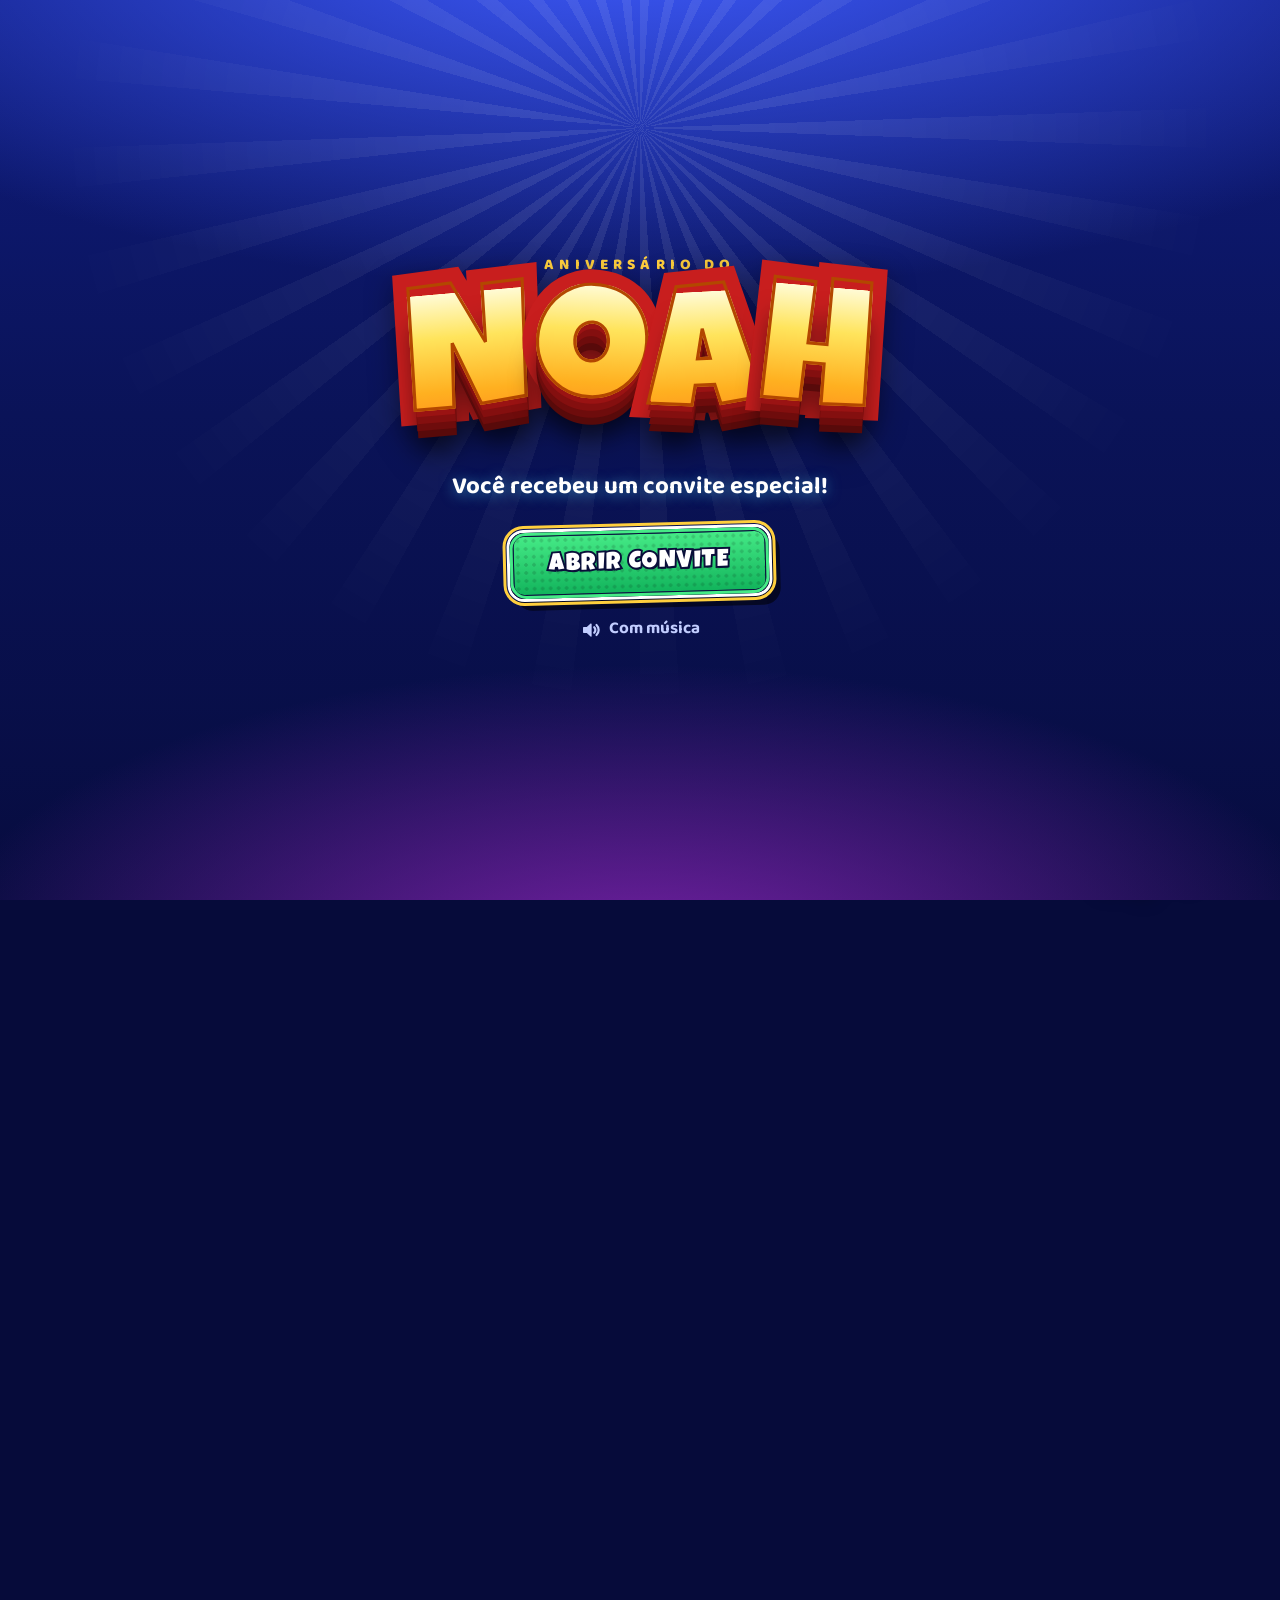
==== commit 96897d13: "Atualiza convite do Noah" ====
--- a/index.html
+++ b/index.html
@@ -9,15 +9,34 @@
   <meta property="og:type" content="website">
   <meta property="og:title" content="Noah faz 4 anos! Você está convidado">
   <meta property="og:description" content="Uma aventura heroica está começando! Toque para ver o convite.">
-  <!-- Para a prévia no WhatsApp: publique o site e troque por a URL ABSOLUTA da imagem, ex.: https://seudominio.com/public/assets/images/poster.jpg -->
+  <!-- Para a prévia no WhatsApp: publique o site e troque pela URL ABSOLUTA da imagem, ex.: https://seudominio.com/public/assets/images/poster.jpg -->
   <meta property="og:image" content="public/assets/images/poster.jpg">
   <link rel="icon" href="data:image/svg+xml,%3Csvg xmlns='http://www.w3.org/2000/svg' viewBox='0 0 64 64'%3E%3Ccircle cx='32' cy='32' r='30' fill='%232f5bff'/%3E%3Ccircle cx='32' cy='32' r='30' fill='none' stroke='%23ffcf3d' stroke-width='4'/%3E%3Ctext x='32' y='46' font-size='40' font-weight='900' text-anchor='middle' fill='white' font-family='Arial Black,Arial'%3E4%3C/text%3E%3C/svg%3E">
 
-  <link rel="preload" href="public/assets/fonts/luckiest-guy-latin.woff2" as="font" type="font/woff2" crossorigin>
   <link rel="stylesheet" href="styles.css">
-  <script>document.documentElement.classList.add('js')</script>
+  <script>
+    /* 'wait' mostra a capa "Abrir convite" (o script.js remove). Se o script falhar, a capa some sozinha após 4 s. */
+    document.documentElement.classList.add('js', 'wait');
+    setTimeout(function () { if (!window.__convite) document.documentElement.classList.remove('wait'); }, 4000);
+  </script>
 </head>
 <body>
+  <!-- capa de entrada: 1 toque = abre o convite e já começa a música (navegadores só permitem áudio após um toque) -->
+  <div class="cover" id="cover" role="dialog" aria-modal="true" aria-labelledby="cover-msg">
+    <div class="cover__inner">
+      <p class="cover__kicker">Aniversário do</p>
+      <div class="name" aria-hidden="true">
+        <span class="ch" data-c="N" style="--k:0;--r:-5deg;--y:.02em">N</span><span class="ch" data-c="O" style="--k:1;--r:3deg;--y:-.02em">O</span><span class="ch" data-c="A" style="--k:2;--r:-3deg;--y:.02em">A</span><span class="ch" data-c="H" style="--k:3;--r:5deg;--y:-.01em">H</span>
+      </div>
+      <p class="cover__msg" id="cover-msg">Você recebeu um convite especial!</p>
+      <button class="btn btn--hero cover__btn" id="coverBtn" type="button">ABRIR CONVITE</button>
+      <p class="cover__hint">
+        <svg viewBox="0 0 24 24" aria-hidden="true"><path d="M4 9.5v5h3.6L12 18.5v-13L7.6 9.5H4Z" fill="currentColor" stroke="currentColor" stroke-width="1.4" stroke-linejoin="round"/><path d="M15.5 9a4.2 4.2 0 0 1 0 6M18 6.5a7.6 7.6 0 0 1 0 11" stroke="currentColor" stroke-width="2.4" stroke-linecap="round" fill="none"/></svg>
+        Com música
+      </p>
+    </div>
+  </div>
+
   <a class="skip" href="#convite">Ir para o convite</a>
 
   <!-- fundo cinematográfico -->
@@ -218,3 +237,4 @@
   <script src="script.js" charset="utf-8" defer></script>
 </body>
 </html>
+
--- a/styles.css
+++ b/styles.css
@@ -5,8 +5,9 @@
    ========================================================================== */
 
 /* ---------- 1) BASE ---------- */
-@font-face { font-family: 'Luckiest Guy'; src: url(public/assets/fonts/luckiest-guy-latin.woff2) format('woff2'); font-display: swap; }
-@font-face { font-family: 'Baloo 2'; font-weight: 400 800; src: url(public/assets/fonts/baloo2-latin.woff2) format('woff2'); font-display: swap; }
+/* Fontes embutidas (funcionam também ao abrir o index.html direto do computador). Originais: public/assets/fonts/ — licença OFL */
+@font-face { font-family: 'Luckiest Guy'; src: url([data-uri]) format('woff2'); font-display: swap; }
+@font-face { font-family: 'Baloo 2'; font-weight: 400 800; src: url([data-uri]) format('woff2'); font-display: swap; }
 
 :root {
   --bg-0: #060b3a; --bg-1: #0c1660;
@@ -68,21 +69,22 @@
 }
 
 /* ---------- 3) SUPER-HERÓIS ---------- */
-.heroes { display: flex; justify-content: center; align-items: flex-end; }
+/* Celular/tablet: grades SEM sobreposição — topo em 2x2 (4 colunas a partir de 640px) e rodapé em 3 colunas iguais.
+   Desktop largo (>= 1280px): os heróis emolduram as laterais em faixas verticais que nunca se cruzam. */
+.heroes { display: grid; align-items: end; gap: 8px; }
 .hero {
-  position: relative; flex: none; isolation: isolate;
-  height: calc(var(--hh) * var(--s, 1));
+  position: relative; isolation: isolate; min-width: 0; height: var(--cell);
   animation: hero-in .95s cubic-bezier(.2, .9, .25, 1.08) calc(.15s + var(--i) * .12s) backwards;
   -webkit-tap-highlight-color: transparent;
 }
 .hero img {
-  display: block; height: 100%; width: auto; max-width: none; position: relative;
+  display: block; position: relative; width: 100%; height: 100%; max-width: none; object-fit: contain; object-position: 50% 100%;
   filter: drop-shadow(0 8px 10px rgba(0, 0, 0, .38));
   animation: float var(--fd, 5.4s) ease-in-out calc(var(--i) * -.9s) infinite alternate;
   will-change: transform;
 }
 .hero::before {                  /* brilho colorido atrás do herói */
-  content: ""; position: absolute; inset: 6% -14% 2%; z-index: -1; border-radius: 50%;
+  content: ""; position: absolute; inset: 6% -8% 2%; z-index: -1; border-radius: 50%;
   background: radial-gradient(closest-side, var(--glow), transparent 74%); opacity: .42;
   animation: glow 4.6s ease-in-out calc(var(--i) * -.7s) infinite alternate;
 }
@@ -101,7 +103,7 @@
           drop-shadow(0 0 1.2px rgba(255, 255, 255, .85)) drop-shadow(0 0 3px rgba(255, 255, 255, .4))
           drop-shadow(0 0 12px var(--glow)) drop-shadow(0 8px 10px rgba(0, 0, 0, .38));
 }
-.hero--captain::before, .hero--panther::before { opacity: .75; inset: 2% -22% -2%; }
+.hero--captain::before, .hero--panther::before { opacity: .75; inset: 2% -14% -2%; animation-name: glow-strong; }
 .hero.pop { animation: pop .55s cubic-bezier(.3, 1.6, .5, 1); }
 
 .hero--spiderman { --s: 1;    --fd: 5.0s; }
@@ -112,13 +114,14 @@
 .hero--thor      { --s: 1;    --fd: 5.2s; }
 .hero--panther   { --s: 1.08; --fd: 6.0s; }
 
-/* faixa do topo (4 heróis) e do rodapé (3 heróis) — celular e tablet */
-.heroes--top    { --hh: min(32vw, 285px); margin-inline: -4vw; margin-bottom: .2rem; }
-.heroes--top .hero { margin-inline: -1.1vw; }
-.heroes--top .hero:nth-child(odd)  { margin-bottom: calc(var(--hh) * .1); }
-.heroes--bottom { --hh: min(50vw, 340px); margin-inline: -4vw; margin-bottom: calc(var(--hh) * -.1); position: relative; z-index: 1; }
-.heroes--bottom .hero { margin-inline: -1.4vw; }
+.heroes--top    { grid-template-columns: repeat(2, minmax(0, 1fr)); --cell: min(44vw, 250px); gap: 6px 10px; margin: 0 0 .8rem; }
+.heroes--bottom { grid-template-columns: repeat(3, minmax(0, 1fr)); --cell: min(52vw, 340px); gap: 10px; margin: 0; position: relative; z-index: 1; }
+@media (max-width: 1279.98px) { .heroes--bottom { width: min(calc(100% - 16px), 900px); margin-inline: auto; } }
 .heroes--bottom .hero::after { display: none; }
+@media (min-width: 640px) {
+  .heroes--top { grid-template-columns: repeat(4, minmax(0, 1fr)); --cell: min(25vw, 260px); gap: 12px; margin-inline: 0; }
+  .heroes--bottom { --cell: min(30vw, 300px); gap: 16px; }
+}
 
 /* ---------- 4) TÍTULO: NOAH / 4 ANOS ---------- */
 .stage { padding-top: calc(env(safe-area-inset-top, 0px) + 60px); }
@@ -180,7 +183,7 @@
 .frame__star--tl { left: -12px; top: -14px; }
 .frame__star--tr { right: -10px; top: -10px; width: 28px; height: 28px; animation-delay: -1s; }
 .frame__star--bl { left: -8px; bottom: -10px; width: 26px; height: 26px; animation-delay: -2s; }
-.frame__star--br { right: -14px; bottom: -14px; animation-delay: -.5s; }
+.frame__star--br { right: -9px; bottom: -14px; animation-delay: -.5s; }
 
 .player { position: relative; width: 100%; border-radius: 26px; overflow: hidden; background: #050a30; aspect-ratio: var(--vr, 9 / 16); max-height: 80vh; max-height: 80svh; isolation: isolate; }
 .player video { position: absolute; inset: 0; width: 100%; height: 100%; object-fit: contain; background: #050a30; }
@@ -394,26 +397,48 @@
 @media (min-width: 900px) and (max-width: 1279.98px) {
   .stage { width: min(1040px, calc(100% - 48px)); display: grid; grid-template-columns: minmax(0, 1fr) minmax(0, 400px); column-gap: 2.5rem; align-items: center; }
   .top { display: contents; }
-  .heroes--top { grid-column: 1 / -1; }
+  .heroes--top { grid-column: 1 / -1; --cell: min(20vw, 240px); }
   .title { grid-column: 1; grid-row: 2; }
+  .title .name { font-size: clamp(5rem, 13.5vw, 9.5rem); }
   .video { grid-column: 2; grid-row: 2; margin-top: 1rem; }
 }
 
-/* desktop: os heróis emolduram as laterais da tela, deixando o centro livre */
+/* desktop: os heróis emolduram as laterais da tela, deixando o centro livre.
+   Cada lado usa faixas verticais (em vh) que nunca se cruzam; o zigue-zague horizontal só dá ritmo. */
 @media (min-width: 1280px) {
   .heroes { position: fixed; inset: 0; z-index: 1; display: block; margin: 0 !important; pointer-events: none; }
-  .heroes .hero { --hh: clamp(170px, 27vh, 340px); position: absolute; margin: 0 !important; --dy: 20px; }
-  .heroes .hero--spiderman { left: 1vw;   top: 4vh;     --dx: -100px; }
-  .heroes .hero--batman    { left: 7vw;   top: 38vh;    --dx: -100px; }
-  .heroes .hero--hulk      { left: 1.5vw; bottom: -1vh; --dx: -100px; }
-  .heroes .hero--ironman   { right: 1vw;  top: 3vh;     --dx: 100px; --fa: -14px; }
-  .heroes .hero--captain   { right: 8vw;  top: 27vh;    --dx: 100px; }
-  .heroes .hero--thor      { right: 1vw;  bottom: -1vh; --dx: 100px; }
-  .heroes .hero--panther   { right: 7vw;  bottom: 4vh;  --dx: 100px; }
+  .heroes .hero { --hh: clamp(150px, 22vh, 300px); position: absolute; width: auto; height: calc(var(--hh) * var(--s, 1)); margin: 0 !important; --dy: 20px; }
+  .heroes .hero img { width: auto; height: 100%; }
+  .heroes .hero--spiderman { left: 1.5vw; top: 5vh;  --dx: -100px; }
+  .heroes .hero--batman    { left: 6.5vw; top: 40vh; --dx: -100px; }
+  .heroes .hero--hulk      { left: 1.5vw; top: 71vh; --dx: -100px; }
+  .heroes .hero--ironman   { right: 1.5vw; top: 3vh;    --dx: 100px; --fa: -14px; }
+  .heroes .hero--captain   { right: 6.5vw; top: 28vh;   --dx: 100px; }
+  .heroes .hero--panther   { right: 1.5vw; top: 52.5vh; --dx: 100px; }
+  .heroes .hero--thor      { right: 6.5vw; top: 77vh;   --dx: 100px; }
   .heroes .hero::after { display: block; }
   .foot { margin-top: 3rem; padding-bottom: 3rem; }
   .stage { padding-top: 56px; }
 }
+
+/* ---------- CAPA DE ENTRADA ("Abrir convite") — garante que a música comece já na abertura ---------- */
+.cover { position: fixed; inset: 0; z-index: 200; display: none; place-items: center; padding: 24px; text-align: center; overflow: hidden;
+  background: radial-gradient(120% 65% at 50% -8%, #3f5cff 0%, rgba(63, 92, 255, 0) 62%), radial-gradient(90% 55% at 50% 108%, #7b22ab 0%, rgba(123, 34, 171, 0) 62%), linear-gradient(180deg, #0f1c7e 0%, #0a1358 46%, #070c3f 100%);
+  transition: opacity .7s ease, transform .7s ease, visibility .7s; }
+.wait .cover { display: grid; }
+.cover::before { content: ""; position: absolute; left: 50%; top: -55vmax; width: 130vmax; height: 130vmax; margin-left: -65vmax;
+  background: repeating-conic-gradient(from 0deg, rgba(255, 255, 255, .085) 0 4deg, transparent 4deg 11deg);
+  -webkit-mask: radial-gradient(closest-side, #000 15%, transparent 72%); mask: radial-gradient(closest-side, #000 15%, transparent 72%); animation: rays 9s ease-in-out infinite alternate; }
+.cover.is-closing { opacity: 0; visibility: hidden; transform: scale(1.06); pointer-events: none; }
+.cover__inner { position: relative; z-index: 1; display: grid; justify-items: center; gap: .9rem; width: min(100%, 520px); }
+.cover .name { font-size: clamp(5.6rem, 30vw, 11rem); }
+.cover__kicker { margin: 0; font: 800 .95rem/1 var(--body); letter-spacing: .34em; text-transform: uppercase; color: var(--gold); }
+.cover__msg { margin: .7rem 0 .9rem; font: 700 clamp(1.15rem, 4.6vw, 1.5rem)/1.25 var(--body); color: #fff; text-shadow: 0 2px 14px rgba(79, 216, 255, .55); text-wrap: balance; }
+.cover__btn { font-size: 1.5rem; min-height: 66px; padding-inline: 2.2rem; }
+.cover__hint { display: inline-flex; align-items: center; gap: .45rem; margin: .4rem 0 0; font-weight: 700; color: var(--muted); }
+.cover__hint svg { width: 22px; height: 22px; }
+.wait { overflow: hidden; }
+.wait .page *, .wait .page *::before, .wait .page *::after { animation-play-state: paused !important; }
 
 /* ---------- 10) ACESSIBILIDADE ---------- */
 @media (prefers-reduced-motion: reduce) {
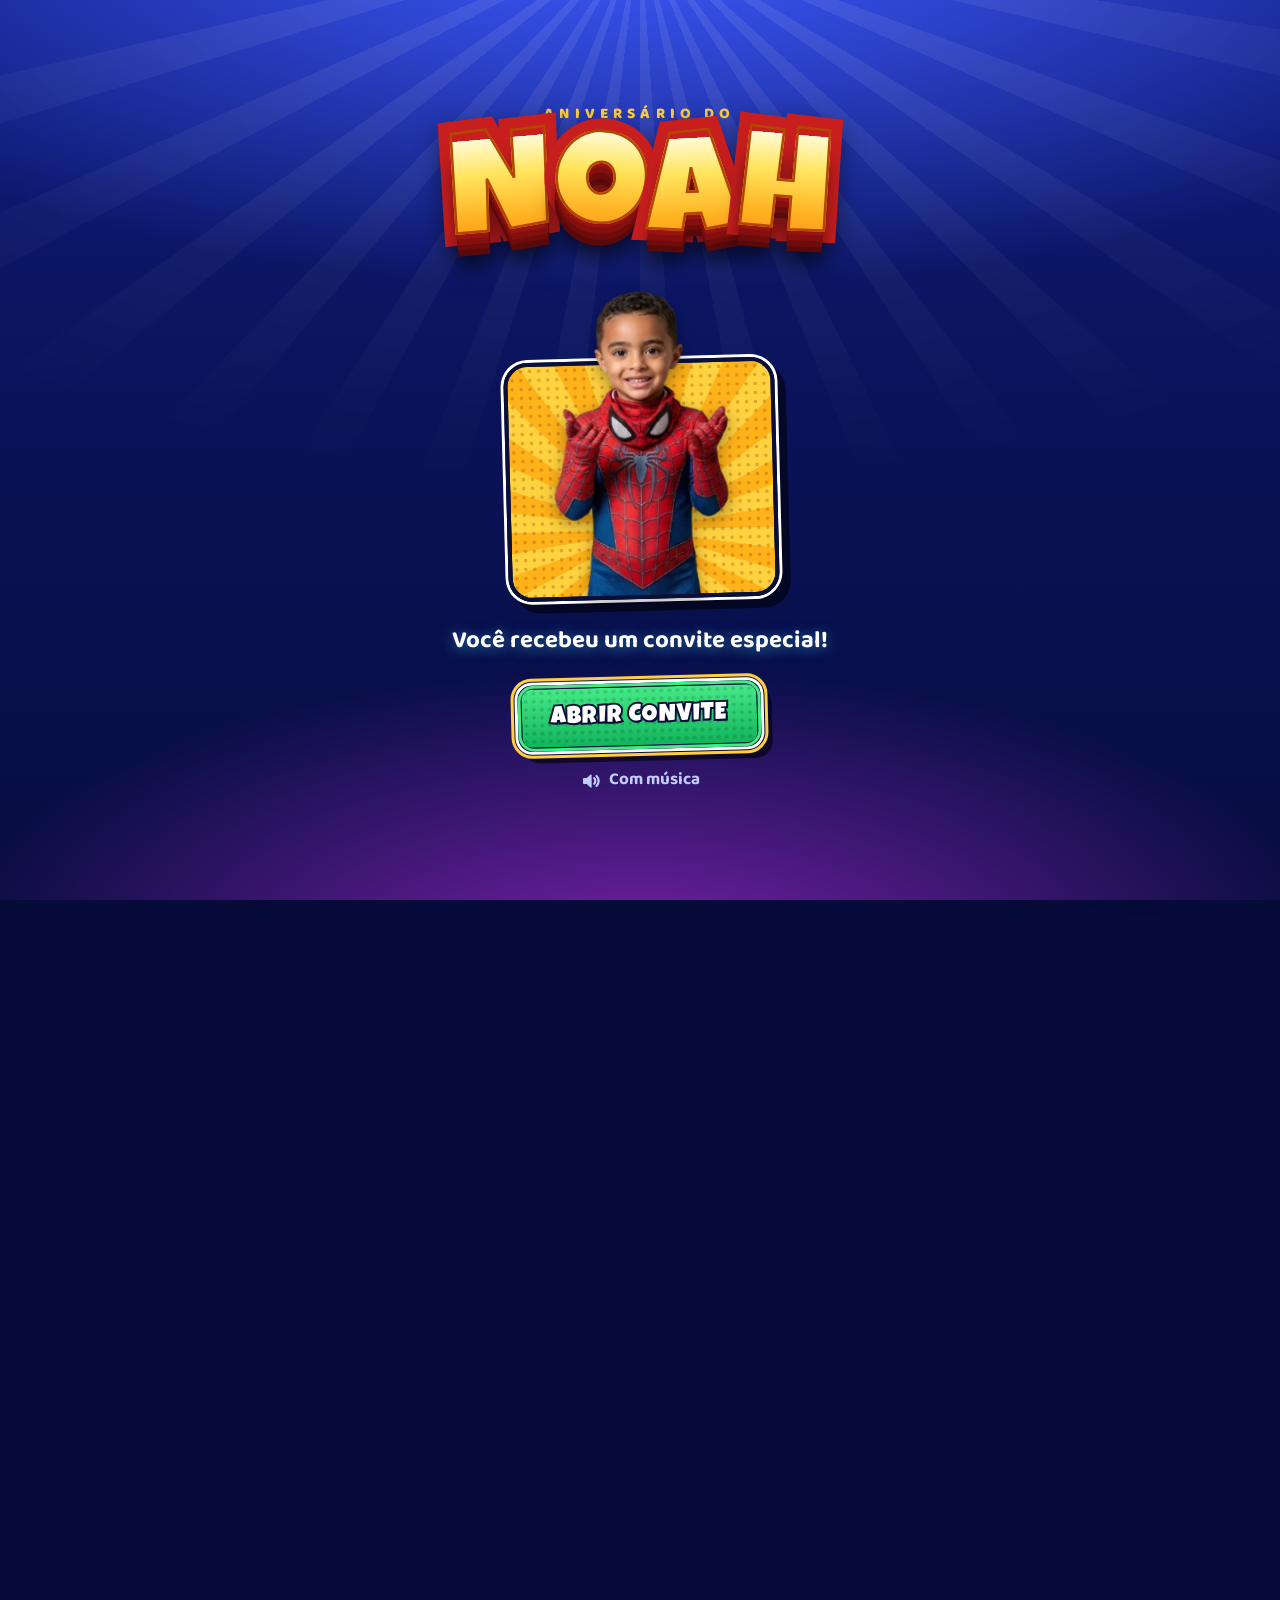
==== commit 695d5cd0: "Atualiza convite do Noah" ====
--- a/index.html
+++ b/index.html
@@ -1,240 +1,254 @@
-<!doctype html>
-<html lang="pt-BR">
-<head>
-  <meta charset="utf-8">
-  <meta name="viewport" content="width=device-width, initial-scale=1, viewport-fit=cover">
-  <title>Noah faz 4 anos! Você está convidado</title>
-  <meta name="description" content="Convite para o aniversário de 4 anos do Noah. Uma aventura heroica está começando!">
-  <meta name="theme-color" content="#0a1150">
-  <meta property="og:type" content="website">
-  <meta property="og:title" content="Noah faz 4 anos! Você está convidado">
-  <meta property="og:description" content="Uma aventura heroica está começando! Toque para ver o convite.">
-  <!-- Para a prévia no WhatsApp: publique o site e troque pela URL ABSOLUTA da imagem, ex.: https://seudominio.com/public/assets/images/poster.jpg -->
-  <meta property="og:image" content="public/assets/images/poster.jpg">
-  <link rel="icon" href="data:image/svg+xml,%3Csvg xmlns='http://www.w3.org/2000/svg' viewBox='0 0 64 64'%3E%3Ccircle cx='32' cy='32' r='30' fill='%232f5bff'/%3E%3Ccircle cx='32' cy='32' r='30' fill='none' stroke='%23ffcf3d' stroke-width='4'/%3E%3Ctext x='32' y='46' font-size='40' font-weight='900' text-anchor='middle' fill='white' font-family='Arial Black,Arial'%3E4%3C/text%3E%3C/svg%3E">
-
-  <link rel="stylesheet" href="styles.css">
-  <script>
-    /* 'wait' mostra a capa "Abrir convite" (o script.js remove). Se o script falhar, a capa some sozinha após 4 s. */
-    document.documentElement.classList.add('js', 'wait');
-    setTimeout(function () { if (!window.__convite) document.documentElement.classList.remove('wait'); }, 4000);
-  </script>
-</head>
-<body>
-  <!-- capa de entrada: 1 toque = abre o convite e já começa a música (navegadores só permitem áudio após um toque) -->
-  <div class="cover" id="cover" role="dialog" aria-modal="true" aria-labelledby="cover-msg">
-    <div class="cover__inner">
-      <p class="cover__kicker">Aniversário do</p>
-      <div class="name" aria-hidden="true">
-        <span class="ch" data-c="N" style="--k:0;--r:-5deg;--y:.02em">N</span><span class="ch" data-c="O" style="--k:1;--r:3deg;--y:-.02em">O</span><span class="ch" data-c="A" style="--k:2;--r:-3deg;--y:.02em">A</span><span class="ch" data-c="H" style="--k:3;--r:5deg;--y:-.01em">H</span>
-      </div>
-      <p class="cover__msg" id="cover-msg">Você recebeu um convite especial!</p>
-      <button class="btn btn--hero cover__btn" id="coverBtn" type="button">ABRIR CONVITE</button>
-      <p class="cover__hint">
-        <svg viewBox="0 0 24 24" aria-hidden="true"><path d="M4 9.5v5h3.6L12 18.5v-13L7.6 9.5H4Z" fill="currentColor" stroke="currentColor" stroke-width="1.4" stroke-linejoin="round"/><path d="M15.5 9a4.2 4.2 0 0 1 0 6M18 6.5a7.6 7.6 0 0 1 0 11" stroke="currentColor" stroke-width="2.4" stroke-linecap="round" fill="none"/></svg>
-        Com música
-      </p>
-    </div>
-  </div>
-
-  <a class="skip" href="#convite">Ir para o convite</a>
-
-  <!-- fundo cinematográfico -->
-  <div class="bg" aria-hidden="true">
-    <div class="bg__aurora"><i></i><i></i><i></i></div>
-    <div class="bg__rays"></div>
-    <div class="bg__dots"></div>
-    <div class="bg__grain"></div>
-  </div>
-  <div class="sparks" id="sparks" aria-hidden="true"></div>
-
-  <!-- música de fundo (aparece só se public/assets/audio/musica.mp3 existir) -->
-  <button class="music" id="music" type="button" aria-pressed="false" aria-label="Ligar música de fundo" hidden>
-    <svg class="music__icon i-off" viewBox="0 0 24 24" aria-hidden="true"><path d="M4 9.5v5h3.6L12 18.5v-13L7.6 9.5H4Z" fill="currentColor" stroke="currentColor" stroke-width="1.4" stroke-linejoin="round"/><path d="m15.5 9.5 5 5m0-5-5 5" stroke="currentColor" stroke-width="2.4" stroke-linecap="round" fill="none"/></svg>
-    <svg class="music__icon i-on" viewBox="0 0 24 24" aria-hidden="true"><path d="M4 9.5v5h3.6L12 18.5v-13L7.6 9.5H4Z" fill="currentColor" stroke="currentColor" stroke-width="1.4" stroke-linejoin="round"/><path d="M15.5 9a4.2 4.2 0 0 1 0 6M18 6.5a7.6 7.6 0 0 1 0 11" stroke="currentColor" stroke-width="2.4" stroke-linecap="round" fill="none"/></svg>
-    <span class="music__txt">Música</span>
-  </button>
-
-  <main id="convite" class="page">
-
-    <!-- ===================== 1) TOPO: PERSONAGENS + NOME ===================== -->
-    <div class="stage">
-    <header class="top">
-      <!--
-        PERSONAGENS (imagens em public/assets/heroes/). Para trocar um herói, coloque a nova imagem em
-        tools/heroes-originais/<nome>.png|jpg e rode `python tools/process-heroes.py` (remove o fundo e gera os .webp),
-        ou simplesmente substitua public/assets/heroes/<nome>.webp por outro WebP/PNG com fundo transparente.
-        Celular/tablet: 4 heróis no topo e 3 no rodapé. Telas grandes: emolduram as laterais.
-      -->
-      <div class="heroes heroes--top">
-        <div class="hero hero--spiderman" style="--i:0;--glow:#ff3b4e">
-          <img src="public/assets/heroes/spiderman.webp" width="352" height="447" alt="Homem-Aranha infantil em posição de ataque" fetchpriority="high" decoding="async">
-        </div>
-        <div class="hero hero--ironman" style="--i:1;--glow:#ffb020">
-          <img src="public/assets/heroes/ironman.webp" srcset="public/assets/heroes/ironman-s.webp 360w, public/assets/heroes/ironman.webp 542w" sizes="(min-width:1280px) 240px, 30vw" width="542" height="548" alt="Homem de Ferro infantil com a mão pronta para disparar" fetchpriority="high" decoding="async">
-        </div>
-        <div class="hero hero--hulk" style="--i:2;--glow:#7cff4a">
-          <img src="public/assets/heroes/hulk.webp" width="288" height="453" alt="Hulk infantil de punhos fechados" fetchpriority="high" decoding="async">
-        </div>
-        <div class="hero hero--batman" style="--i:3;--glow:#ffd83a">
-          <img src="public/assets/heroes/batman.webp" srcset="public/assets/heroes/batman-s.webp 360w, public/assets/heroes/batman.webp 411w" sizes="(min-width:1280px) 260px, 34vw" width="411" height="348" alt="Batman infantil voando com a capa aberta" fetchpriority="high" decoding="async">
-        </div>
-      </div>
-
-      <div class="title">
-        <p class="title__kicker reveal">Aniversário do</p>
-        <h1 class="name" aria-label="Noah">
-          <span class="ch" data-c="N" style="--k:0;--r:-5deg;--y:.02em" aria-hidden="true">N</span><span class="ch" data-c="O" style="--k:1;--r:3deg;--y:-.02em" aria-hidden="true">O</span><span class="ch" data-c="A" style="--k:2;--r:-3deg;--y:.02em" aria-hidden="true">A</span><span class="ch" data-c="H" style="--k:3;--r:5deg;--y:-.01em" aria-hidden="true">H</span>
-        </h1>
-        <div class="age" aria-label="4 anos">
-          <span class="age__burst" aria-hidden="true"><span class="age__num">4</span></span>
-          <span class="age__txt" data-c="ANOS" aria-hidden="true">ANOS</span>
-        </div>
-        <p class="tagline reveal">Uma aventura heroica está começando!</p>
-        <div class="count" id="countdown" hidden aria-live="off">
-          <p class="count__label">Faltam</p>
-          <ul class="count__grid">
-            <li><b data-u="d">0</b><span>dias</span></li>
-            <li><b data-u="h">0</b><span>horas</span></li>
-            <li><b data-u="m">0</b><span>min</span></li>
-            <li><b data-u="s">0</b><span>seg</span></li>
-          </ul>
-        </div>
-      </div>
-    </header>
-
-    <!-- ===================== 2) VÍDEO ===================== -->
-    <section class="video reveal" aria-labelledby="video-title">
-      <h2 id="video-title" class="sr-only">Vídeo de aniversário do Noah</h2>
-
-      <!-- >>> ONDE COLOCAR O VÍDEO: public/assets/video/aniversario.mp4  (caminho definido em config.js) <<< -->
-      <div class="frame is-portrait" id="frame">
-        <i class="frame__star frame__star--tl" aria-hidden="true"></i>
-        <i class="frame__star frame__star--tr" aria-hidden="true"></i>
-        <i class="frame__star frame__star--bl" aria-hidden="true"></i>
-        <i class="frame__star frame__star--br" aria-hidden="true"></i>
-
-        <div class="player" id="player" data-state="loading">
-          <video id="video" muted playsinline loop preload="metadata" poster="public/assets/images/poster-video.webp" aria-label="Vídeo de aniversário do Noah"></video>
-
-          <!-- aparece se o vídeo não existir ou não carregar -->
-          <div class="fallback" id="fallback" hidden>
-            <img src="public/assets/images/poster.webp" alt="" width="1280" height="720" decoding="async">
-            <div class="fallback__msg">
-              <span class="fallback__badge" aria-hidden="true"><svg viewBox="0 0 40 40"><path fill="currentColor" stroke="#0a0f3a" stroke-width="3" stroke-linejoin="round" d="M20 3l4.6 12.4L38 16l-10.6 8.4L31 37l-11-7.4L9 37l3.6-12.6L2 16l13.4-.6z"/></svg></span>
-              <p>Nosso vídeo especial está chegando!</p>
-            </div>
-          </div>
-
-          <button class="vplay" id="play" type="button" aria-label="Reproduzir vídeo">
-            <svg viewBox="0 0 24 24" aria-hidden="true"><path d="M8 5.5v13a1 1 0 0 0 1.5.86l10.5-6.5a1 1 0 0 0 0-1.72L9.5 4.64A1 1 0 0 0 8 5.5Z" fill="currentColor"/></svg>
-          </button>
-
-          <div class="vbar" id="vbar">
-            <button class="vbtn" id="toggle" type="button" aria-label="Pausar vídeo">
-              <svg class="i-pause" viewBox="0 0 24 24" aria-hidden="true"><path d="M7 5h3.5v14H7zM13.5 5H17v14h-3.5z" fill="currentColor"/></svg>
-              <svg class="i-play" viewBox="0 0 24 24" aria-hidden="true"><path d="M8 5.5v13a1 1 0 0 0 1.5.86l10.5-6.5a1 1 0 0 0 0-1.72L9.5 4.64A1 1 0 0 0 8 5.5Z" fill="currentColor"/></svg>
-            </button>
-            <input class="vprogress" id="progress" type="range" min="0" max="1000" value="0" step="1" aria-label="Progresso do vídeo">
-            <button class="vbtn" id="full" type="button" aria-label="Tela cheia">
-              <svg viewBox="0 0 24 24" aria-hidden="true"><path d="M4 9V4h5M15 4h5v5M20 15v5h-5M9 20H4v-5" stroke="currentColor" stroke-width="2.2" stroke-linecap="round" stroke-linejoin="round" fill="none"/></svg>
-            </button>
-          </div>
-        </div>
-      </div>
-    </section>
-    </div><!-- /stage -->
-
-    <p class="invited reveal"><span>Você está convidado!</span></p>
-
-    <!-- ===================== 3) INFORMAÇÕES DA FESTA ===================== -->
-    <section class="info" aria-label="Informações da festa">
-      <article class="card reveal" style="--d:0s;--accent:#e11d3f;--tagc:#fff">
-        <span class="card__icon" aria-hidden="true">
-          <svg viewBox="0 0 64 64"><g stroke="#0a0f3a" stroke-width="3.6" stroke-linejoin="round" stroke-linecap="round"><rect x="8" y="12" width="48" height="45" rx="7" fill="#fff"/><path d="M8 19a7 7 0 0 1 7-7h34a7 7 0 0 1 7 7v10H8z" fill="#ffc41f"/><path d="M21 5v14M43 5v14" fill="none" stroke-width="6"/><path d="M19 39h7M30 39h7M41 39h4M19 48h7M30 48h7" fill="none" stroke="#e11d3f" stroke-width="4.4"/></g></svg>
-        </span>
-        <div class="card__body"><h3>DATA</h3><p data-field="data">DATA A DEFINIR</p></div>
-      </article>
-      <article class="card reveal" style="--d:.1s;--accent:#ffc41f;--tagc:#0a0f3a">
-        <span class="card__icon" aria-hidden="true">
-          <svg viewBox="0 0 64 64"><g stroke="#0a0f3a" stroke-width="3.6" stroke-linejoin="round" stroke-linecap="round"><circle cx="15" cy="15" r="8" fill="#e11d3f"/><circle cx="49" cy="15" r="8" fill="#e11d3f"/><circle cx="32" cy="35" r="23" fill="#fff"/><path d="M32 35V21M32 35l10 7" fill="none" stroke-width="5"/><circle cx="32" cy="35" r="2.4" fill="#0a0f3a"/></g></svg>
-        </span>
-        <div class="card__body"><h3>HORÁRIO</h3><p data-field="horario">HORÁRIO A DEFINIR</p></div>
-      </article>
-      <article class="card reveal" style="--d:.2s;--accent:#2352e0;--tagc:#fff">
-        <span class="card__icon" aria-hidden="true">
-          <svg viewBox="0 0 64 64"><g stroke="#0a0f3a" stroke-width="3.6" stroke-linejoin="round" stroke-linecap="round"><path d="M32 4C20 4 11 13 11 25c0 15 21 35 21 35s21-20 21-35C53 13 44 4 32 4Z" fill="#e11d3f"/><circle cx="32" cy="25" r="9" fill="#fff"/></g></svg>
-        </span>
-        <div class="card__body"><h3>LOCAL</h3><p data-field="local">LOCAL A DEFINIR</p></div>
-      </article>
-    </section>
-
-    <!-- ===================== 4) CONFIRMAÇÃO ===================== -->
-    <section class="rsvp reveal" aria-labelledby="rsvp-title">
-      <div class="bubble">
-        <h2 id="rsvp-title" class="bubble__title">Confirme sua <em>presença</em></h2>
-        <p class="rsvp__sub">Toque no botão e avise a gente pelo WhatsApp.</p>
-        <i class="bubble__tail" aria-hidden="true"></i>
-      </div>
-      <!-- o link vem de config.js (whatsappLink) -->
-      <a class="btn btn--hero" id="rsvp" href="#" rel="noopener">
-        <svg viewBox="0 0 24 24" aria-hidden="true"><path fill="currentColor" d="M12.04 2a9.9 9.9 0 0 0-8.5 14.95L2 22l5.2-1.5A9.9 9.9 0 1 0 12.04 2Zm5.8 14.06c-.25.7-1.44 1.34-2 1.4-.5.06-1.13.09-1.83-.12a16.6 16.6 0 0 1-1.66-.61c-2.9-1.25-4.8-4.16-4.94-4.36-.15-.2-1.18-1.57-1.18-3 0-1.42.75-2.12 1.01-2.4.26-.3.57-.37.76-.37h.55c.18 0 .42-.07.65.5.25.58.83 2 .9 2.15.07.15.12.32.02.51-.1.2-.15.32-.3.5-.15.17-.31.38-.44.51-.15.15-.3.31-.13.6.17.3.77 1.27 1.65 2.05 1.13 1 2.09 1.32 2.39 1.47.3.15.47.12.65-.07.17-.2.75-.87.95-1.17.2-.3.4-.25.67-.15.28.1 1.75.83 2.05.98.3.15.5.22.57.35.08.12.08.72-.17 1.42Z"/></svg>
-        <span>CONFIRMAR PRESENÇA</span>
-      </a>
-    </section>
-
-    <!-- ===================== 5) LOCALIZAÇÃO ===================== -->
-    <section class="map reveal" aria-labelledby="map-title">
-      <h2 id="map-title" class="tag">Como chegar</h2>
-      <div class="map__canvas" id="mapCanvas">
-        <svg class="map__art" viewBox="0 0 600 260" preserveAspectRatio="xMidYMid slice" aria-hidden="true" focusable="false">
-          <defs><pattern id="ht" width="10" height="10" patternUnits="userSpaceOnUse"><circle cx="2.5" cy="2.5" r="1.6" fill="#ff9d2e" opacity=".5"/></pattern></defs>
-          <rect width="600" height="260" fill="#fff3d1"/><rect width="600" height="260" fill="url(#ht)"/>
-          <g stroke="#0a0f3a" stroke-width="3.5" stroke-linejoin="round">
-            <rect x="24" y="26" width="150" height="72" rx="10" fill="#bfe2ff"/><rect x="204" y="26" width="120" height="60" rx="10" fill="#ffd9a0"/>
-            <rect x="366" y="24" width="200" height="72" rx="10" fill="#b8f0c8"/><rect x="24" y="146" width="120" height="86" rx="10" fill="#ffd9a0"/>
-            <rect x="176" y="146" width="140" height="86" rx="10" fill="#e7d3ff"/><rect x="366" y="146" width="80" height="86" rx="10" fill="#bfe2ff"/><rect x="474" y="146" width="96" height="86" rx="10" fill="#b8f0c8"/>
-          </g>
-          <g fill="none" stroke-linecap="round"><g stroke="#0a0f3a" stroke-width="26"><path d="M-10 118H610M345 -10V270"/></g><g stroke="#fff" stroke-width="19"><path d="M-10 118H610M345 -10V270"/></g><path d="M-10 118H610" stroke="#ffc41f" stroke-width="2.5" stroke-dasharray="14 12"/></g>
-          <path class="route" d="M40 118H345V70" fill="none" stroke="#e11d3f" stroke-width="7" stroke-dasharray="2 15" stroke-linecap="round"/>
-          <g transform="translate(345 66)"><g class="pin"><path d="M0 0C-13 -16-20 -24-20 -36a20 20 0 0 1 40 0C20 -24 13 -16 0 0Z" fill="#e11d3f" stroke="#0a0f3a" stroke-width="4" stroke-linejoin="round"/><circle cx="0" cy="-36" r="8" fill="#fff" stroke="#0a0f3a" stroke-width="3.5"/></g></g>
-        </svg>
-        <p class="map__text" data-field="localizacaoTexto">LOCALIZAÇÃO_AQUI</p>
-      </div>
-      <!-- o link vem de config.js (localizacaoUrl) -->
-      <a class="btn btn--blue" id="mapBtn" href="#" rel="noopener">
-        <svg viewBox="0 0 24 24" aria-hidden="true"><path fill="currentColor" d="M12 2a7 7 0 0 0-7 7c0 5.2 7 13 7 13s7-7.8 7-13a7 7 0 0 0-7-7Zm0 9.5A2.5 2.5 0 1 1 12 6.5a2.5 2.5 0 0 1 0 5Z"/></svg>
-        <span>VER LOCALIZAÇÃO</span>
-      </a>
-    </section>
-
-    <!-- ===================== 6) RODAPÉ: PERSONAGENS ===================== -->
-    <footer class="foot">
-      <p class="foot__msg reveal">Te esperamos para essa aventura!</p>
-      <div class="heroes heroes--bottom">
-        <div class="hero hero--captain" style="--i:4;--glow:#5f9bff">
-          <img src="public/assets/heroes/captain.webp" srcset="public/assets/heroes/captain-s.webp 305w, public/assets/heroes/captain.webp 441w" sizes="(min-width:1280px) 190px, 28vw" width="441" height="695" alt="Capitão América infantil com o escudo" decoding="async">
-        </div>
-        <div class="hero hero--thor" style="--i:5;--glow:#6fd6ff">
-          <img src="public/assets/heroes/thor.webp" srcset="public/assets/heroes/thor-s.webp 339w, public/assets/heroes/thor.webp 442w" sizes="(min-width:1280px) 200px, 30vw" width="442" height="626" alt="Thor infantil com o martelo Mjölnir" decoding="async">
-        </div>
-        <div class="hero hero--panther" style="--i:6;--glow:#c58cff">
-          <img src="public/assets/heroes/panther.webp" srcset="public/assets/heroes/panther-s.webp 259w, public/assets/heroes/panther.webp 475w" sizes="(min-width:1280px) 170px, 22vw" width="475" height="880" alt="Pantera Negra infantil em posição de luta" decoding="async">
-        </div>
-      </div>
-    </footer>
-  </main>
-
-  <!-- botão fixo de confirmação (aparece ao rolar; usa o mesmo link do WhatsApp) -->
-  <a class="dock" id="dock" href="#" rel="noopener" aria-hidden="true" tabindex="-1">
-    <svg viewBox="0 0 24 24" aria-hidden="true"><path fill="currentColor" d="M12.04 2a9.9 9.9 0 0 0-8.5 14.95L2 22l5.2-1.5A9.9 9.9 0 1 0 12.04 2Zm5.8 14.06c-.25.7-1.44 1.34-2 1.4-.5.06-1.13.09-1.83-.12a16.6 16.6 0 0 1-1.66-.61c-2.9-1.25-4.8-4.16-4.94-4.36-.15-.2-1.18-1.57-1.18-3 0-1.42.75-2.12 1.01-2.4.26-.3.57-.37.76-.37h.55c.18 0 .42-.07.65.5.25.58.83 2 .9 2.15.07.15.12.32.02.51-.1.2-.15.32-.3.5-.15.17-.31.38-.44.51-.15.15-.3.31-.13.6.17.3.77 1.27 1.65 2.05 1.13 1 2.09 1.32 2.39 1.47.3.15.47.12.65-.07.17-.2.75-.87.95-1.17.2-.3.4-.25.67-.15.28.1 1.75.83 2.05.98.3.15.5.22.57.35.08.12.08.72-.17 1.42Z"/></svg>
-    <span>CONFIRMAR PRESENÇA</span>
-  </a>
-
-  <div class="toast" id="toast" role="status" aria-live="polite"></div>
-
-  <script src="config.js" charset="utf-8"></script>
-  <script src="script.js" charset="utf-8" defer></script>
-</body>
-</html>
-
+<!doctype html>
+<html lang="pt-BR">
+<head>
+  <meta charset="utf-8">
+  <meta name="viewport" content="width=device-width, initial-scale=1, viewport-fit=cover">
+  <title>Noah faz 4 anos! Você está convidado</title>
+  <meta name="description" content="Convite para o aniversário de 4 anos do Noah. Uma aventura heroica está começando!">
+  <meta name="theme-color" content="#0a1150">
+  <meta property="og:type" content="website">
+  <meta property="og:title" content="Noah faz 4 anos! Você está convidado">
+  <meta property="og:description" content="Uma aventura heroica está começando! Toque para ver o convite.">
+  <!-- Para a prévia no WhatsApp: publique o site e troque pela URL ABSOLUTA da imagem, ex.: https://seudominio.com/public/assets/images/poster.jpg -->
+  <meta property="og:image" content="public/assets/images/poster.jpg">
+  <link rel="icon" href="data:image/svg+xml,%3Csvg xmlns='http://www.w3.org/2000/svg' viewBox='0 0 64 64'%3E%3Ccircle cx='32' cy='32' r='30' fill='%232f5bff'/%3E%3Ccircle cx='32' cy='32' r='30' fill='none' stroke='%23ffcf3d' stroke-width='4'/%3E%3Ctext x='32' y='46' font-size='40' font-weight='900' text-anchor='middle' fill='white' font-family='Arial Black,Arial'%3E4%3C/text%3E%3C/svg%3E">
+
+  <link rel="stylesheet" href="styles.css?v=6">
+  <script>
+    /* Modo "capa": 'js' esconde itens até rolar e 'wait' mostra a capa "Abrir convite" (o script.js remove 'wait').
+       Se o script.js não carregar ou quebrar, após 4 s tudo volta ao modo simples (conteúdo visível, sem capa). */
+    document.documentElement.classList.add('js', 'wait');
+    setTimeout(function () { if (!window.__ok) document.documentElement.classList.remove('js', 'wait'); }, 4000);
+  </script>
+</head>
+<body>
+  <!-- capa de entrada: 1 toque = abre o convite e já começa a música (navegadores só permitem áudio após um toque) -->
+  <div class="cover" id="cover" role="dialog" aria-modal="true" aria-labelledby="cover-msg">
+    <div class="cover__inner">
+      <p class="cover__kicker">Aniversário do</p>
+      <div class="name" aria-hidden="true">
+        <span class="ch" data-c="N" style="--k:0;--r:-5deg;--y:.02em">N</span><span class="ch" data-c="O" style="--k:1;--r:3deg;--y:-.02em">O</span><span class="ch" data-c="A" style="--k:2;--r:-3deg;--y:.02em">A</span><span class="ch" data-c="H" style="--k:3;--r:5deg;--y:-.01em">H</span>
+      </div>
+      <div class="cover__photo">
+        <img src="public/assets/images/noah-capa.webp" width="264" height="416" alt="Noah vestido de Homem-Aranha, sorrindo" decoding="async" fetchpriority="high">
+      </div>
+      <p class="cover__msg" id="cover-msg">Você recebeu um convite especial!</p>
+      <button class="btn btn--hero cover__btn" id="coverBtn" type="button">ABRIR CONVITE</button>
+      <p class="cover__hint">
+        <svg viewBox="0 0 24 24" aria-hidden="true"><path d="M4 9.5v5h3.6L12 18.5v-13L7.6 9.5H4Z" fill="currentColor" stroke="currentColor" stroke-width="1.4" stroke-linejoin="round"/><path d="M15.5 9a4.2 4.2 0 0 1 0 6M18 6.5a7.6 7.6 0 0 1 0 11" stroke="currentColor" stroke-width="2.4" stroke-linecap="round" fill="none"/></svg>
+        Com música
+      </p>
+    </div>
+  </div>
+
+  <script>
+    (function () {
+      var b = document.getElementById('coverBtn');
+      if (!b) return;
+      b.addEventListener('click', function () {
+        if (window.__ok) return;                       // o script.js assume (toca a música e abre)
+        document.documentElement.classList.remove('wait');
+        document.getElementById('cover').hidden = true;
+      });
+    })();
+  </script>
+  <a class="skip" href="#convite">Ir para o convite</a>
+
+  <!-- fundo cinematográfico -->
+  <div class="bg" aria-hidden="true">
+    <div class="bg__aurora"><i></i><i></i><i></i></div>
+    <div class="bg__rays"></div>
+    <div class="bg__dots"></div>
+    <div class="bg__grain"></div>
+  </div>
+  <div class="sparks" id="sparks" aria-hidden="true"></div>
+
+  <!-- música de fundo (aparece só se public/assets/audio/musica.mp3 existir) -->
+  <button class="music" id="music" type="button" aria-pressed="false" aria-label="Ligar música de fundo" hidden>
+    <svg class="music__icon i-off" viewBox="0 0 24 24" aria-hidden="true"><path d="M4 9.5v5h3.6L12 18.5v-13L7.6 9.5H4Z" fill="currentColor" stroke="currentColor" stroke-width="1.4" stroke-linejoin="round"/><path d="m15.5 9.5 5 5m0-5-5 5" stroke="currentColor" stroke-width="2.4" stroke-linecap="round" fill="none"/></svg>
+    <svg class="music__icon i-on" viewBox="0 0 24 24" aria-hidden="true"><path d="M4 9.5v5h3.6L12 18.5v-13L7.6 9.5H4Z" fill="currentColor" stroke="currentColor" stroke-width="1.4" stroke-linejoin="round"/><path d="M15.5 9a4.2 4.2 0 0 1 0 6M18 6.5a7.6 7.6 0 0 1 0 11" stroke="currentColor" stroke-width="2.4" stroke-linecap="round" fill="none"/></svg>
+    <span class="music__txt">Música</span>
+  </button>
+
+  <main id="convite" class="page">
+
+    <!-- ===================== 1) TOPO: PERSONAGENS + NOME ===================== -->
+    <div class="stage">
+    <header class="top">
+      <!--
+        PERSONAGENS (imagens em public/assets/heroes/). Para trocar um herói, coloque a nova imagem em
+        tools/heroes-originais/<nome>.png|jpg e rode `python tools/process-heroes.py` (remove o fundo e gera os .webp),
+        ou simplesmente substitua public/assets/heroes/<nome>.webp por outro WebP/PNG com fundo transparente.
+        Celular/tablet: 4 heróis no topo e 3 no rodapé. Telas grandes: emolduram as laterais.
+      -->
+      <div class="heroes heroes--top">
+        <div class="hero hero--spiderman" style="--i:0;--glow:#ff3b4e">
+          <img src="public/assets/heroes/spiderman.webp" width="352" height="447" alt="Homem-Aranha infantil em posição de ataque" fetchpriority="high" decoding="async">
+        </div>
+        <div class="hero hero--ironman" style="--i:1;--glow:#ffb020">
+          <img src="public/assets/heroes/ironman.webp" srcset="public/assets/heroes/ironman-s.webp 360w, public/assets/heroes/ironman.webp 542w" sizes="(min-width:1280px) 240px, 30vw" width="542" height="548" alt="Homem de Ferro infantil com a mão pronta para disparar" fetchpriority="high" decoding="async">
+        </div>
+        <div class="hero hero--hulk" style="--i:2;--glow:#7cff4a">
+          <img src="public/assets/heroes/hulk.webp" width="288" height="453" alt="Hulk infantil de punhos fechados" fetchpriority="high" decoding="async">
+        </div>
+        <div class="hero hero--batman" style="--i:3;--glow:#ffd83a">
+          <img src="public/assets/heroes/batman.webp" srcset="public/assets/heroes/batman-s.webp 360w, public/assets/heroes/batman.webp 411w" sizes="(min-width:1280px) 260px, 34vw" width="411" height="348" alt="Batman infantil voando com a capa aberta" fetchpriority="high" decoding="async">
+        </div>
+      </div>
+
+      <div class="title">
+        <p class="title__kicker reveal">Aniversário do</p>
+        <h1 class="name" aria-label="Noah">
+          <span class="ch" data-c="N" style="--k:0;--r:-5deg;--y:.02em" aria-hidden="true">N</span><span class="ch" data-c="O" style="--k:1;--r:3deg;--y:-.02em" aria-hidden="true">O</span><span class="ch" data-c="A" style="--k:2;--r:-3deg;--y:.02em" aria-hidden="true">A</span><span class="ch" data-c="H" style="--k:3;--r:5deg;--y:-.01em" aria-hidden="true">H</span>
+        </h1>
+        <div class="age" aria-label="4 anos">
+          <span class="age__burst" aria-hidden="true"><span class="age__num">4</span></span>
+          <span class="age__txt" data-c="ANOS" aria-hidden="true">ANOS</span>
+        </div>
+        <p class="tagline reveal">Uma aventura heroica está começando!</p>
+        <div class="count" id="countdown" hidden aria-live="off">
+          <p class="count__label">Faltam</p>
+          <ul class="count__grid">
+            <li><b data-u="d">0</b><span>dias</span></li>
+            <li><b data-u="h">0</b><span>horas</span></li>
+            <li><b data-u="m">0</b><span>min</span></li>
+            <li><b data-u="s">0</b><span>seg</span></li>
+          </ul>
+        </div>
+      </div>
+    </header>
+
+    <!-- ===================== 2) VÍDEO ===================== -->
+    <section class="video reveal" aria-labelledby="video-title">
+      <h2 id="video-title" class="sr-only">Vídeo de aniversário do Noah</h2>
+
+      <!-- >>> ONDE COLOCAR O VÍDEO: public/assets/video/aniversario.mp4  (caminho definido em config.js) <<< -->
+      <div class="frame is-portrait" id="frame">
+        <i class="frame__star frame__star--tl" aria-hidden="true"></i>
+        <i class="frame__star frame__star--tr" aria-hidden="true"></i>
+        <i class="frame__star frame__star--bl" aria-hidden="true"></i>
+        <i class="frame__star frame__star--br" aria-hidden="true"></i>
+
+        <div class="player" id="player" data-state="loading">
+          <video id="video" muted playsinline loop preload="metadata" poster="public/assets/images/poster-video.webp" aria-label="Vídeo de aniversário do Noah"></video>
+
+          <!-- aparece se o vídeo não existir ou não carregar -->
+          <div class="fallback" id="fallback" hidden>
+            <img src="public/assets/images/poster.webp" alt="" width="1280" height="720" decoding="async">
+            <div class="fallback__msg">
+              <span class="fallback__badge" aria-hidden="true"><svg viewBox="0 0 40 40"><path fill="currentColor" stroke="#0a0f3a" stroke-width="3" stroke-linejoin="round" d="M20 3l4.6 12.4L38 16l-10.6 8.4L31 37l-11-7.4L9 37l3.6-12.6L2 16l13.4-.6z"/></svg></span>
+              <p>Nosso vídeo especial está chegando!</p>
+            </div>
+          </div>
+
+          <button class="vplay" id="play" type="button" aria-label="Reproduzir vídeo">
+            <svg viewBox="0 0 24 24" aria-hidden="true"><path d="M8 5.5v13a1 1 0 0 0 1.5.86l10.5-6.5a1 1 0 0 0 0-1.72L9.5 4.64A1 1 0 0 0 8 5.5Z" fill="currentColor"/></svg>
+          </button>
+
+          <div class="vbar" id="vbar">
+            <button class="vbtn" id="toggle" type="button" aria-label="Pausar vídeo">
+              <svg class="i-pause" viewBox="0 0 24 24" aria-hidden="true"><path d="M7 5h3.5v14H7zM13.5 5H17v14h-3.5z" fill="currentColor"/></svg>
+              <svg class="i-play" viewBox="0 0 24 24" aria-hidden="true"><path d="M8 5.5v13a1 1 0 0 0 1.5.86l10.5-6.5a1 1 0 0 0 0-1.72L9.5 4.64A1 1 0 0 0 8 5.5Z" fill="currentColor"/></svg>
+            </button>
+            <input class="vprogress" id="progress" type="range" min="0" max="1000" value="0" step="1" aria-label="Progresso do vídeo">
+            <button class="vbtn" id="full" type="button" aria-label="Tela cheia">
+              <svg viewBox="0 0 24 24" aria-hidden="true"><path d="M4 9V4h5M15 4h5v5M20 15v5h-5M9 20H4v-5" stroke="currentColor" stroke-width="2.2" stroke-linecap="round" stroke-linejoin="round" fill="none"/></svg>
+            </button>
+          </div>
+        </div>
+      </div>
+    </section>
+    </div><!-- /stage -->
+
+    <p class="invited reveal"><span>Você está convidado!</span></p>
+
+    <!-- ===================== 3) INFORMAÇÕES DA FESTA ===================== -->
+    <section class="info" aria-label="Informações da festa">
+      <article class="card reveal" style="--d:0s;--accent:#e11d3f;--tagc:#fff">
+        <span class="card__icon" aria-hidden="true">
+          <svg viewBox="0 0 64 64"><g stroke="#0a0f3a" stroke-width="3.6" stroke-linejoin="round" stroke-linecap="round"><rect x="8" y="12" width="48" height="45" rx="7" fill="#fff"/><path d="M8 19a7 7 0 0 1 7-7h34a7 7 0 0 1 7 7v10H8z" fill="#ffc41f"/><path d="M21 5v14M43 5v14" fill="none" stroke-width="6"/><path d="M19 39h7M30 39h7M41 39h4M19 48h7M30 48h7" fill="none" stroke="#e11d3f" stroke-width="4.4"/></g></svg>
+        </span>
+        <div class="card__body"><h3>DATA</h3><p data-field="data">DATA A DEFINIR</p></div>
+      </article>
+      <article class="card reveal" style="--d:.1s;--accent:#ffc41f;--tagc:#0a0f3a">
+        <span class="card__icon" aria-hidden="true">
+          <svg viewBox="0 0 64 64"><g stroke="#0a0f3a" stroke-width="3.6" stroke-linejoin="round" stroke-linecap="round"><circle cx="15" cy="15" r="8" fill="#e11d3f"/><circle cx="49" cy="15" r="8" fill="#e11d3f"/><circle cx="32" cy="35" r="23" fill="#fff"/><path d="M32 35V21M32 35l10 7" fill="none" stroke-width="5"/><circle cx="32" cy="35" r="2.4" fill="#0a0f3a"/></g></svg>
+        </span>
+        <div class="card__body"><h3>HORÁRIO</h3><p data-field="horario">HORÁRIO A DEFINIR</p></div>
+      </article>
+      <article class="card reveal" style="--d:.2s;--accent:#2352e0;--tagc:#fff">
+        <span class="card__icon" aria-hidden="true">
+          <svg viewBox="0 0 64 64"><g stroke="#0a0f3a" stroke-width="3.6" stroke-linejoin="round" stroke-linecap="round"><path d="M32 4C20 4 11 13 11 25c0 15 21 35 21 35s21-20 21-35C53 13 44 4 32 4Z" fill="#e11d3f"/><circle cx="32" cy="25" r="9" fill="#fff"/></g></svg>
+        </span>
+        <div class="card__body"><h3>LOCAL</h3><p data-field="local">LOCAL A DEFINIR</p></div>
+      </article>
+    </section>
+
+    <!-- ===================== 4) CONFIRMAÇÃO ===================== -->
+    <section class="rsvp reveal" aria-labelledby="rsvp-title">
+      <div class="bubble">
+        <h2 id="rsvp-title" class="bubble__title">Confirme sua <em>presença</em></h2>
+        <p class="rsvp__sub">Toque no botão e avise a gente pelo WhatsApp.</p>
+        <i class="bubble__tail" aria-hidden="true"></i>
+      </div>
+      <!-- o link vem de config.js (whatsappLink) -->
+      <a class="btn btn--hero" id="rsvp" href="#" rel="noopener">
+        <svg viewBox="0 0 24 24" aria-hidden="true"><path fill="currentColor" d="M12.04 2a9.9 9.9 0 0 0-8.5 14.95L2 22l5.2-1.5A9.9 9.9 0 1 0 12.04 2Zm5.8 14.06c-.25.7-1.44 1.34-2 1.4-.5.06-1.13.09-1.83-.12a16.6 16.6 0 0 1-1.66-.61c-2.9-1.25-4.8-4.16-4.94-4.36-.15-.2-1.18-1.57-1.18-3 0-1.42.75-2.12 1.01-2.4.26-.3.57-.37.76-.37h.55c.18 0 .42-.07.65.5.25.58.83 2 .9 2.15.07.15.12.32.02.51-.1.2-.15.32-.3.5-.15.17-.31.38-.44.51-.15.15-.3.31-.13.6.17.3.77 1.27 1.65 2.05 1.13 1 2.09 1.32 2.39 1.47.3.15.47.12.65-.07.17-.2.75-.87.95-1.17.2-.3.4-.25.67-.15.28.1 1.75.83 2.05.98.3.15.5.22.57.35.08.12.08.72-.17 1.42Z"/></svg>
+        <span>CONFIRMAR PRESENÇA</span>
+      </a>
+    </section>
+
+    <!-- ===================== 5) LOCALIZAÇÃO ===================== -->
+    <section class="map reveal" aria-labelledby="map-title">
+      <h2 id="map-title" class="tag">Como chegar</h2>
+      <div class="map__canvas" id="mapCanvas">
+        <svg class="map__art" viewBox="0 0 600 260" preserveAspectRatio="xMidYMid slice" aria-hidden="true" focusable="false">
+          <defs><pattern id="ht" width="10" height="10" patternUnits="userSpaceOnUse"><circle cx="2.5" cy="2.5" r="1.6" fill="#ff9d2e" opacity=".5"/></pattern></defs>
+          <rect width="600" height="260" fill="#fff3d1"/><rect width="600" height="260" fill="url(#ht)"/>
+          <g stroke="#0a0f3a" stroke-width="3.5" stroke-linejoin="round">
+            <rect x="24" y="26" width="150" height="72" rx="10" fill="#bfe2ff"/><rect x="204" y="26" width="120" height="60" rx="10" fill="#ffd9a0"/>
+            <rect x="366" y="24" width="200" height="72" rx="10" fill="#b8f0c8"/><rect x="24" y="146" width="120" height="86" rx="10" fill="#ffd9a0"/>
+            <rect x="176" y="146" width="140" height="86" rx="10" fill="#e7d3ff"/><rect x="366" y="146" width="80" height="86" rx="10" fill="#bfe2ff"/><rect x="474" y="146" width="96" height="86" rx="10" fill="#b8f0c8"/>
+          </g>
+          <g fill="none" stroke-linecap="round"><g stroke="#0a0f3a" stroke-width="26"><path d="M-10 118H610M345 -10V270"/></g><g stroke="#fff" stroke-width="19"><path d="M-10 118H610M345 -10V270"/></g><path d="M-10 118H610" stroke="#ffc41f" stroke-width="2.5" stroke-dasharray="14 12"/></g>
+          <path class="route" d="M40 118H345V70" fill="none" stroke="#e11d3f" stroke-width="7" stroke-dasharray="2 15" stroke-linecap="round"/>
+          <g transform="translate(345 66)"><g class="pin"><path d="M0 0C-13 -16-20 -24-20 -36a20 20 0 0 1 40 0C20 -24 13 -16 0 0Z" fill="#e11d3f" stroke="#0a0f3a" stroke-width="4" stroke-linejoin="round"/><circle cx="0" cy="-36" r="8" fill="#fff" stroke="#0a0f3a" stroke-width="3.5"/></g></g>
+        </svg>
+        <p class="map__text" data-field="localizacaoTexto">LOCALIZAÇÃO_AQUI</p>
+      </div>
+      <!-- o link vem de config.js (localizacaoUrl) -->
+      <a class="btn btn--blue" id="mapBtn" href="#" rel="noopener">
+        <svg viewBox="0 0 24 24" aria-hidden="true"><path fill="currentColor" d="M12 2a7 7 0 0 0-7 7c0 5.2 7 13 7 13s7-7.8 7-13a7 7 0 0 0-7-7Zm0 9.5A2.5 2.5 0 1 1 12 6.5a2.5 2.5 0 0 1 0 5Z"/></svg>
+        <span>VER LOCALIZAÇÃO</span>
+      </a>
+    </section>
+
+    <!-- ===================== 6) RODAPÉ: PERSONAGENS ===================== -->
+    <footer class="foot">
+      <p class="foot__msg reveal">Te esperamos para essa aventura!</p>
+      <div class="heroes heroes--bottom">
+        <div class="hero hero--captain" style="--i:4;--glow:#5f9bff">
+          <img src="public/assets/heroes/captain.webp" srcset="public/assets/heroes/captain-s.webp 305w, public/assets/heroes/captain.webp 441w" sizes="(min-width:1280px) 190px, 28vw" width="441" height="695" alt="Capitão América infantil com o escudo" decoding="async">
+        </div>
+        <div class="hero hero--thor" style="--i:5;--glow:#6fd6ff">
+          <img src="public/assets/heroes/thor.webp" srcset="public/assets/heroes/thor-s.webp 339w, public/assets/heroes/thor.webp 442w" sizes="(min-width:1280px) 200px, 30vw" width="442" height="626" alt="Thor infantil com o martelo Mjölnir" decoding="async">
+        </div>
+        <div class="hero hero--panther" style="--i:6;--glow:#c58cff">
+          <img src="public/assets/heroes/panther.webp" srcset="public/assets/heroes/panther-s.webp 259w, public/assets/heroes/panther.webp 475w" sizes="(min-width:1280px) 170px, 22vw" width="475" height="880" alt="Pantera Negra infantil em posição de luta" decoding="async">
+        </div>
+      </div>
+    </footer>
+  </main>
+
+  <!-- botão fixo de confirmação (aparece ao rolar; usa o mesmo link do WhatsApp) -->
+  <a class="dock" id="dock" href="#" rel="noopener" aria-hidden="true" tabindex="-1">
+    <svg viewBox="0 0 24 24" aria-hidden="true"><path fill="currentColor" d="M12.04 2a9.9 9.9 0 0 0-8.5 14.95L2 22l5.2-1.5A9.9 9.9 0 1 0 12.04 2Zm5.8 14.06c-.25.7-1.44 1.34-2 1.4-.5.06-1.13.09-1.83-.12a16.6 16.6 0 0 1-1.66-.61c-2.9-1.25-4.8-4.16-4.94-4.36-.15-.2-1.18-1.57-1.18-3 0-1.42.75-2.12 1.01-2.4.26-.3.57-.37.76-.37h.55c.18 0 .42-.07.65.5.25.58.83 2 .9 2.15.07.15.12.32.02.51-.1.2-.15.32-.3.5-.15.17-.31.38-.44.51-.15.15-.3.31-.13.6.17.3.77 1.27 1.65 2.05 1.13 1 2.09 1.32 2.39 1.47.3.15.47.12.65-.07.17-.2.75-.87.95-1.17.2-.3.4-.25.67-.15.28.1 1.75.83 2.05.98.3.15.5.22.57.35.08.12.08.72-.17 1.42Z"/></svg>
+    <span>CONFIRMAR PRESENÇA</span>
+  </a>
+
+  <div class="toast" id="toast" role="status" aria-live="polite"></div>
+
+  <script src="config.js?v=6" charset="utf-8"></script>
+  <script src="script.js?v=6" charset="utf-8" defer></script>
+</body>
+</html>
--- a/styles.css
+++ b/styles.css
@@ -1,447 +1,465 @@
-@charset "UTF-8";
-/* ==========================================================================
-   CONVITE DO NOAH — 4 ANOS   |   mobile first
-   Índice: 1 base · 2 fundo · 3 heróis · 4 título · 5 vídeo · 6 seções · 7 botões · 8 animações · 9 desktop · 10 acessibilidade
-   ========================================================================== */
-
-/* ---------- 1) BASE ---------- */
-/* Fontes embutidas (funcionam também ao abrir o index.html direto do computador). Originais: public/assets/fonts/ — licença OFL */
-@font-face { font-family: 'Luckiest Guy'; src: url([data-uri]) format('woff2'); font-display: swap; }
-@font-face { font-family: 'Baloo 2'; font-weight: 400 800; src: url([data-uri]) format('woff2'); font-display: swap; }
-
-:root {
-  --bg-0: #060b3a; --bg-1: #0c1660;
-  --gold: #ffcf3d; --orange: #ff8a1f; --red: #ff3b4f; --blue: #2f5bff; --cyan: #4fd8ff;
-  --ink: #f4f7ff; --muted: #c2cdff;
-  --w: min(720px, calc(100% - 32px));            /* largura da coluna principal */
-  --display: 'Luckiest Guy', 'Bangers', 'Comic Sans MS', system-ui, sans-serif;
-  --body: 'Baloo 2', system-ui, -apple-system, 'Segoe UI', Roboto, sans-serif;
-}
-*, *::before, *::after { box-sizing: border-box; }
-[hidden] { display: none !important; }
-html { -webkit-text-size-adjust: 100%; scroll-behavior: smooth; overflow-x: hidden; overflow-x: clip; }
-body {
-  margin: 0; min-height: 100vh; min-height: 100svh;
-  background: var(--bg-0); color: var(--ink);
-  font: 500 1.0625rem/1.45 var(--body);
-  overflow-x: hidden; overflow-x: clip;
-}
-img, video { max-width: 100%; }
-button { font: inherit; }
-.sr-only { position: absolute; width: 1px; height: 1px; margin: -1px; padding: 0; overflow: hidden; clip: rect(0 0 0 0); white-space: nowrap; border: 0; }
-.skip { position: fixed; left: 12px; top: -60px; z-index: 100; background: var(--gold); color: #1a1a40; font-weight: 800; padding: .6rem 1rem; border-radius: 12px; text-decoration: none; transition: top .2s; }
-.skip:focus { top: 12px; }
-:focus-visible { outline: 3px solid var(--gold); outline-offset: 4px; border-radius: 8px; }
-
-.page { position: relative; z-index: 2; display: flow-root; }
-.stage, .invited, .info, .rsvp, .map { width: var(--w); margin-inline: auto; }
-
-/* ---------- 2) FUNDO CINEMATOGRÁFICO ---------- */
-.bg {
-  position: fixed; inset: 0; z-index: -2; overflow: hidden;
-  background:
-    radial-gradient(120% 65% at 50% -8%, #3f5cff 0%, rgba(63, 92, 255, 0) 62%),
-    radial-gradient(90% 55% at 50% 108%, #7b22ab 0%, rgba(123, 34, 171, 0) 62%),
-    linear-gradient(180deg, #0f1c7e 0%, #0a1358 46%, #070c3f 100%);
-}
-.bg__aurora i { position: absolute; width: 90vmax; height: 90vmax; border-radius: 50%; opacity: .5; will-change: transform; }
-.bg__aurora i:nth-child(1) { left: -35vmax; top: -30vmax; background: radial-gradient(closest-side, rgba(58, 108, 255, .75), transparent 70%); animation: drift 26s ease-in-out infinite alternate; }
-.bg__aurora i:nth-child(2) { right: -40vmax; top: 18vh; background: radial-gradient(closest-side, rgba(150, 60, 220, .55), transparent 70%); animation: drift 32s ease-in-out -8s infinite alternate-reverse; }
-.bg__aurora i:nth-child(3) { left: -20vmax; bottom: -45vmax; background: radial-gradient(closest-side, rgba(0, 190, 230, .38), transparent 70%); animation: drift 30s ease-in-out -14s infinite alternate; }
-.bg__grain { position: absolute; inset: 0; opacity: .07; background-image: url("data:image/svg+xml,%3Csvg xmlns='http://www.w3.org/2000/svg' width='160' height='160'%3E%3Cfilter id='n'%3E%3CfeTurbulence type='fractalNoise' baseFrequency='.9' numOctaves='2' stitchTiles='stitch'/%3E%3CfeColorMatrix values='0 0 0 0 1 0 0 0 0 1 0 0 0 0 1 0 0 0 .9 0'/%3E%3C/filter%3E%3Crect width='100%25' height='100%25' filter='url(%23n)'/%3E%3C/svg%3E"); }
-.bg__rays {                      /* raios de luz estilo HQ, atrás do título */
-  position: absolute; left: 50%; top: -55vmax; width: 130vmax; height: 130vmax; margin-left: -65vmax;
-  background: repeating-conic-gradient(from 0deg, rgba(255, 255, 255, .085) 0 4deg, transparent 4deg 11deg);
-  -webkit-mask: radial-gradient(closest-side, #000 15%, transparent 72%); mask: radial-gradient(closest-side, #000 15%, transparent 72%);
-  animation: rays 9s ease-in-out infinite alternate;
-}
-.bg__dots {                      /* retícula de quadrinhos */
-  position: absolute; inset: 0;
-  background: radial-gradient(rgba(255, 255, 255, .11) 1.3px, transparent 1.8px) 0 0 / 15px 15px;
-  -webkit-mask: linear-gradient(180deg, transparent 0%, #000 55%, transparent 100%); mask: linear-gradient(180deg, transparent 0%, #000 55%, transparent 100%);
-  opacity: .55;
-}
-.sparks { position: fixed; inset: 0; z-index: -1; pointer-events: none; overflow: hidden; }
-.sparks i {
-  position: absolute; left: var(--x); top: var(--y); width: var(--s); height: var(--s); background: var(--c); opacity: 0;
-  clip-path: polygon(50% 0, 61% 39%, 100% 50%, 61% 61%, 50% 100%, 39% 61%, 0 50%, 39% 39%);
-  animation: twinkle var(--d) ease-in-out var(--dl) infinite;
-}
-
-/* ---------- 3) SUPER-HERÓIS ---------- */
-/* Celular/tablet: grades SEM sobreposição — topo em 2x2 (4 colunas a partir de 640px) e rodapé em 3 colunas iguais.
-   Desktop largo (>= 1280px): os heróis emolduram as laterais em faixas verticais que nunca se cruzam. */
-.heroes { display: grid; align-items: end; gap: 8px; }
-.hero {
-  position: relative; isolation: isolate; min-width: 0; height: var(--cell);
-  animation: hero-in .95s cubic-bezier(.2, .9, .25, 1.08) calc(.15s + var(--i) * .12s) backwards;
-  -webkit-tap-highlight-color: transparent;
-}
-.hero img {
-  display: block; position: relative; width: 100%; height: 100%; max-width: none; object-fit: contain; object-position: 50% 100%;
-  filter: drop-shadow(0 8px 10px rgba(0, 0, 0, .38));
-  animation: float var(--fd, 5.4s) ease-in-out calc(var(--i) * -.9s) infinite alternate;
-  will-change: transform;
-}
-.hero::before {                  /* brilho colorido atrás do herói */
-  content: ""; position: absolute; inset: 6% -8% 2%; z-index: -1; border-radius: 50%;
-  background: radial-gradient(closest-side, var(--glow), transparent 74%); opacity: .42;
-  animation: glow 4.6s ease-in-out calc(var(--i) * -.7s) infinite alternate;
-}
-.hero::after {                   /* sombra no chão */
-  content: ""; position: absolute; left: 12%; right: 12%; bottom: -2%; height: 8%; z-index: -1;
-  background: radial-gradient(closest-side, rgba(0, 0, 0, calc(.5 * var(--floor, 1))), transparent);
-}
-/* heróis escuros sobre fundo azul-marinho: luz de contorno + brilho para não sumirem */
-.hero--captain img, .hero--panther img {
-  filter: brightness(1.2) saturate(1.15) contrast(1.04)
-          drop-shadow(0 0 1.2px rgba(255, 255, 255, .95)) drop-shadow(0 0 3px rgba(255, 255, 255, .55))
-          drop-shadow(0 0 16px var(--glow)) drop-shadow(0 8px 10px rgba(0, 0, 0, .38));
-}
-.hero--batman img {
-  filter: brightness(1.12)
-          drop-shadow(0 0 1.2px rgba(255, 255, 255, .85)) drop-shadow(0 0 3px rgba(255, 255, 255, .4))
-          drop-shadow(0 0 12px var(--glow)) drop-shadow(0 8px 10px rgba(0, 0, 0, .38));
-}
-.hero--captain::before, .hero--panther::before { opacity: .75; inset: 2% -14% -2%; animation-name: glow-strong; }
-.hero.pop { animation: pop .55s cubic-bezier(.3, 1.6, .5, 1); }
-
-.hero--spiderman { --s: 1;    --fd: 5.0s; }
-.hero--ironman   { --s: 1.02; --fd: 6.2s; --floor: 0; }
-.hero--hulk      { --s: 1.06; --fd: 5.8s; }
-.hero--batman    { --s: .84;  --fd: 6.6s; --floor: 0; }
-.hero--captain   { --s: 1;    --fd: 5.6s; }
-.hero--thor      { --s: 1;    --fd: 5.2s; }
-.hero--panther   { --s: 1.08; --fd: 6.0s; }
-
-.heroes--top    { grid-template-columns: repeat(2, minmax(0, 1fr)); --cell: min(44vw, 250px); gap: 6px 10px; margin: 0 0 .8rem; }
-.heroes--bottom { grid-template-columns: repeat(3, minmax(0, 1fr)); --cell: min(52vw, 340px); gap: 10px; margin: 0; position: relative; z-index: 1; }
-@media (max-width: 1279.98px) { .heroes--bottom { width: min(calc(100% - 16px), 900px); margin-inline: auto; } }
-.heroes--bottom .hero::after { display: none; }
-@media (min-width: 640px) {
-  .heroes--top { grid-template-columns: repeat(4, minmax(0, 1fr)); --cell: min(25vw, 260px); gap: 12px; margin-inline: 0; }
-  .heroes--bottom { --cell: min(30vw, 300px); gap: 16px; }
-}
-
-/* ---------- 4) TÍTULO: NOAH / 4 ANOS ---------- */
-.stage { padding-top: calc(env(safe-area-inset-top, 0px) + 60px); }
-.top { text-align: center; }
-.title { padding-top: .35rem; text-align: center; }
-.title__kicker { margin: 0 0 .1rem; font: 800 .92rem/1 var(--body); letter-spacing: .34em; text-transform: uppercase; color: var(--gold); text-shadow: 0 2px 10px rgba(0, 0, 0, .45); }
-.name {
-  margin: 0; display: flex; justify-content: center; gap: .012em;
-  font: 400 clamp(5.6rem, 33vw, 15rem)/.9 var(--display);
-  filter: drop-shadow(0 .05em .08em rgba(0, 0, 0, .4));
-}
-.ch { position: relative; display: inline-block; color: transparent; transform: translateY(var(--y, 0)) rotate(var(--r, 0deg)); animation: letter-in .95s cubic-bezier(.2, 1.5, .35, 1) calc(.5s + var(--k) * .11s) backwards; }
-.ch::before, .ch::after { content: attr(data-c); position: absolute; left: 0; top: 0; }
-.ch::before {                    /* contorno + extrusão 3D */
-  color: #c81e1e; -webkit-text-stroke: .17em #c81e1e; paint-order: stroke fill;
-  text-shadow: 0 .04em 0 #9a1313, 0 .08em 0 #840f0f, 0 .12em 0 #6e0c0c, 0 .16em 0 #580a0a, 0 .22em .14em rgba(0, 0, 0, .5);
-}
-.ch::after {                     /* face dourada */
-  background: linear-gradient(180deg, #fffbd6 0%, #ffe45c 28%, #ffb020 62%, #ff7a1a 100%);
-  -webkit-background-clip: text; background-clip: text; color: transparent; -webkit-text-stroke: .018em #b34700;
-}
-.age { display: inline-flex; align-items: center; gap: .55rem; margin-top: .55rem; }
-.age__burst {
-  position: relative; display: grid; place-items: center; width: clamp(78px, 21vw, 128px); aspect-ratio: 1;
-  --star: polygon(50.0% 0.0%, 60.6% 10.4%, 75.0% 6.7%, 79.0% 21.0%, 93.3% 25.0%, 89.6% 39.4%, 100.0% 50.0%, 89.6% 60.6%, 93.3% 75.0%, 79.0% 79.0%, 75.0% 93.3%, 60.6% 89.6%, 50.0% 100.0%, 39.4% 89.6%, 25.0% 93.3%, 21.0% 79.0%, 6.7% 75.0%, 10.4% 60.6%, 0.0% 50.0%, 10.4% 39.4%, 6.7% 25.0%, 21.0% 21.0%, 25.0% 6.7%, 39.4% 10.4%);
-  background: linear-gradient(160deg, #fff0a0, #ff9d1c); clip-path: var(--star);
-  animation: burst-in .8s cubic-bezier(.2, 1.6, .4, 1) 1s backwards;
-  filter: drop-shadow(0 6px 8px rgba(0, 0, 0, .35));
-}
-.age__burst::before { content: ""; position: absolute; inset: 7%; background: linear-gradient(160deg, #4d7bff, #1a34c9); clip-path: var(--star); }
-.age__num { position: relative; font: 400 clamp(3.2rem, 14vw, 5.8rem)/1 var(--display); color: #fff; text-shadow: 0 .04em 0 #1a2fbf, 0 .08em 0 #12208f, 0 .12em .06em rgba(0, 0, 0, .4); transform: translateY(.02em) rotate(-4deg); }
-.age__txt {
-  position: relative; display: inline-block; color: transparent; font: 400 clamp(2.7rem, 11.5vw, 4.8rem)/1 var(--display); letter-spacing: .02em; transform: rotate(-3deg);
-  animation: letter-in .9s cubic-bezier(.2, 1.5, .35, 1) 1.15s backwards;
-}
-.age__txt::before, .age__txt::after { content: attr(data-c); position: absolute; left: 0; top: 0; }
-.age__txt::before { color: #1a34c9; -webkit-text-stroke: .17em #1a34c9; paint-order: stroke fill; text-shadow: 0 .05em 0 #142aa3, 0 .1em 0 #0f2085, 0 .15em 0 #0c1a6b, 0 .21em .12em rgba(0, 0, 0, .45); }
-.age__txt::after { background: linear-gradient(180deg, #fff, #d8f4ff 60%, #8fdcff); -webkit-background-clip: text; background-clip: text; color: transparent; }
-.tagline {
-  margin: 1.1rem auto 0; max-width: 21ch; font: 700 clamp(1.2rem, 4.8vw, 1.7rem)/1.22 var(--body); color: #fff;
-  text-shadow: 0 2px 16px rgba(79, 216, 255, .6), 0 2px 3px rgba(0, 0, 0, .4); text-wrap: balance;
-}
-
-/* ---------- 5) VÍDEO ---------- */
-.video { margin-top: 1.7rem; }
-.frame {
-  position: relative; margin-inline: auto; padding: 6px; border-radius: 32px;
-  background: linear-gradient(135deg, #ffd84a 0%, #ff5a3c 34%, #3d63ff 68%, #4fe1ff 100%);
-  box-shadow: 0 0 0 4px var(--ink-d), 0 0 0 7px #fff, 10px 12px 0 7px rgba(0, 0, 8, .55), 0 0 80px rgba(79, 140, 255, .4);
-}
-.frame::before { content: ""; position: absolute; inset: -22px; z-index: -1; border-radius: 48px; background: radial-gradient(closest-side, rgba(90, 140, 255, .45), transparent 75%); }
-.frame { --ar: .5625; }
-.frame.is-portrait { width: min(100%, 420px, calc(80vh * var(--ar) + 16px)); width: min(100%, 420px, calc(80svh * var(--ar) + 16px)); }
-.frame__star {
-  position: absolute; z-index: 3; width: 38px; height: 38px; pointer-events: none;
-  background: url("data:image/svg+xml,%3Csvg xmlns='http://www.w3.org/2000/svg' viewBox='0 0 40 40'%3E%3Cdefs%3E%3CradialGradient id='g'%3E%3Cstop offset='0' stop-color='%23fff'/%3E%3Cstop offset='.45' stop-color='%23ffe27a'/%3E%3Cstop offset='1' stop-color='%23ffa91f'/%3E%3C/radialGradient%3E%3C/defs%3E%3Cpath fill='url(%23g)' d='M20 0l4.6 15.4L40 20l-15.4 4.6L20 40l-4.6-15.4L0 20l15.4-4.6z'/%3E%3C/svg%3E") center / contain no-repeat;
-  filter: drop-shadow(0 0 8px rgba(255, 214, 90, .95)); animation: twinkle-s 3.2s ease-in-out infinite;
-}
-.frame__star--tl { left: -12px; top: -14px; }
-.frame__star--tr { right: -10px; top: -10px; width: 28px; height: 28px; animation-delay: -1s; }
-.frame__star--bl { left: -8px; bottom: -10px; width: 26px; height: 26px; animation-delay: -2s; }
-.frame__star--br { right: -9px; bottom: -14px; animation-delay: -.5s; }
-
-.player { position: relative; width: 100%; border-radius: 26px; overflow: hidden; background: #050a30; aspect-ratio: var(--vr, 9 / 16); max-height: 80vh; max-height: 80svh; isolation: isolate; }
-.player video { position: absolute; inset: 0; width: 100%; height: 100%; object-fit: contain; background: #050a30; }
-.fallback { position: absolute; inset: 0; z-index: 1; }
-.fallback img { width: 100%; height: 100%; object-fit: cover; display: block; }
-.fallback__msg {
-  position: absolute; left: 50%; bottom: 14px; translate: -50% 0; width: max-content; max-width: calc(100% - 24px);
-  display: flex; align-items: center; gap: .6rem; padding: .55rem 1rem .55rem .6rem; border-radius: 999px;
-  background: rgba(6, 11, 58, .72); border: 1px solid rgba(255, 255, 255, .3); backdrop-filter: blur(8px); -webkit-backdrop-filter: blur(8px);
-}
-.fallback__msg p { margin: 0; font-weight: 700; font-size: .95rem; line-height: 1.2; }
-.fallback__badge { display: grid; place-items: center; width: 30px; height: 30px; border-radius: 50%; background: linear-gradient(160deg, #ffe27a, #ff9d1c); color: #ffd23f; animation: bob 2.4s ease-in-out infinite; }
-.fallback__badge svg { width: 24px; height: 24px; }
-
-.vplay {
-  position: absolute; left: 50%; top: 50%; z-index: 2; translate: -50% -50%; width: 80px; height: 80px; border: 0; border-radius: 50%; cursor: pointer; color: #fff;
-  background: linear-gradient(160deg, #ff7a3d, #ff2d55); display: grid; place-items: center;
-  box-shadow: 0 12px 30px rgba(255, 45, 85, .55), 0 0 0 6px rgba(255, 255, 255, .2), inset 0 2px 0 rgba(255, 255, 255, .4);
-  transition: transform .2s, opacity .25s, visibility .25s;
-}
-.vplay svg { width: 36px; height: 36px; margin-left: 4px; }
-.vplay::after { content: ""; position: absolute; inset: -6px; border-radius: 50%; border: 3px solid rgba(255, 255, 255, .55); animation: ring 2.2s ease-out infinite; }
-.vplay:hover { transform: scale(1.07); }
-.vplay:active { transform: scale(.94); }
-.player[data-state="playing"] .vplay, .player[data-state="fallback"] .vplay, .player[data-state="loading"] .vplay { opacity: 0; visibility: hidden; pointer-events: none; }
-
-.vbar { position: absolute; left: 0; right: 0; bottom: 0; z-index: 2; display: flex; align-items: center; gap: 8px; padding: 30px 10px 8px; background: linear-gradient(transparent, rgba(3, 6, 40, .82)); }
-.player[data-state="fallback"] .vbar, .player[data-state="loading"] .vbar { display: none; }
-.vbtn {
-  position: relative; flex: none; width: 46px; height: 46px; display: grid; place-items: center; border-radius: 50%; cursor: pointer; color: #fff;
-  border: 1px solid rgba(255, 255, 255, .3); background: rgba(255, 255, 255, .16); backdrop-filter: blur(8px); -webkit-backdrop-filter: blur(8px);
-  transition: transform .18s, background .18s; -webkit-tap-highlight-color: transparent;
-}
-.vbtn svg { width: 24px; height: 24px; }
-.vbtn:hover { background: rgba(255, 255, 255, .28); transform: scale(1.06); }
-.vbtn:active { transform: scale(.92); }
-.vbtn .i-play { display: none; }
-.player:not([data-state="playing"]) #toggle .i-pause { display: none; }
-.player:not([data-state="playing"]) #toggle .i-play { display: block; }
-.vprogress { --p: 0%; flex: 1; min-width: 0; height: 46px; margin: 0; background: transparent; cursor: pointer; -webkit-appearance: none; appearance: none; }
-.vprogress::-webkit-slider-runnable-track { height: 6px; border-radius: 6px; background: linear-gradient(90deg, var(--gold) var(--p), rgba(255, 255, 255, .32) var(--p)); }
-.vprogress::-moz-range-track { height: 6px; border-radius: 6px; background: linear-gradient(90deg, var(--gold) var(--p), rgba(255, 255, 255, .32) var(--p)); }
-.vprogress::-webkit-slider-thumb { -webkit-appearance: none; width: 18px; height: 18px; margin-top: -6px; border-radius: 50%; background: #fff; border: 3px solid var(--gold); box-shadow: 0 2px 6px rgba(0, 0, 0, .5); }
-.vprogress::-moz-range-thumb { width: 14px; height: 14px; border-radius: 50%; background: #fff; border: 3px solid var(--gold); }
-
-/* ---------- 6) SEÇÕES — estilo quadrinhos ---------- */
-:root { --ink-d: #0a0f3a; --paper: #fff8e6; --sticker: 0 0 0 3px #fff, 8px 9px 0 3px rgba(0, 0, 8, .6); }
-
-/* faixa "VOCÊ ESTÁ CONVIDADO!" */
-.invited { margin-top: 2.6rem; text-align: center; }
-.invited span {
-  display: inline-block; padding: .3em 1em .42em; rotate: -2.5deg; transform: skewX(-7deg);
-  font: 400 clamp(1.8rem, 7.6vw, 3rem)/1 var(--display); letter-spacing: .03em; color: #fff;
-  -webkit-text-stroke: .13em var(--ink-d); paint-order: stroke fill; text-shadow: .05em .06em 0 var(--ink-d);
-  background: radial-gradient(rgba(0, 0, 0, .2) 1.5px, transparent 2px) 0 0 / 9px 9px, linear-gradient(135deg, #ff4058, #d61f3f);
-  border: 4px solid var(--ink-d); border-radius: 12px; box-shadow: var(--sticker);
-}
-
-/* etiqueta de título (ex.: "Como chegar") */
-.tag {
-  display: inline-block; margin: 0; padding: .16em .8em .22em; rotate: -2deg; transform: skewX(-7deg);
-  font: 400 clamp(1.5rem, 6vw, 2.2rem)/1.1 var(--display); letter-spacing: .04em; color: var(--ink-d);
-  background: #ffd23f; border: 4px solid var(--ink-d); border-radius: 8px; box-shadow: var(--sticker);
-}
-
-/* cards: painéis de HQ */
-.info { display: grid; gap: 22px; margin-top: 2.2rem; }
-.card {
-  position: relative; isolation: isolate; overflow: hidden; display: flex; align-items: center; gap: 16px; padding: 16px 18px 16px 30px;
-  background: var(--paper); color: var(--ink-d); border: 4px solid var(--ink-d); border-radius: 16px; box-shadow: var(--sticker);
-}
-.card:nth-child(1) { rotate: -1deg; } .card:nth-child(2) { rotate: .8deg; } .card:nth-child(3) { rotate: -.6deg; }
-.card::before { content: ""; position: absolute; z-index: -1; inset: 0 auto 0 0; width: 14px; background: var(--accent); border-right: 4px solid var(--ink-d); }
-.card::after {                    /* retícula (halftone) no canto */
-  content: ""; position: absolute; z-index: -1; inset: 0; opacity: .55;
-  background: radial-gradient(var(--accent) 1.8px, transparent 2.3px) 0 0 / 11px 11px;
-  -webkit-mask: radial-gradient(90% 140% at 100% 100%, #000 0, transparent 62%); mask: radial-gradient(90% 140% at 100% 100%, #000 0, transparent 62%);
-}
-.card__icon {
-  flex: none; display: grid; place-items: center; width: 68px; height: 68px; border: 4px solid var(--ink-d); border-radius: 50%;
-  background: radial-gradient(rgba(0, 0, 0, .16) 1.5px, transparent 2px) 0 0 / 7px 7px, var(--accent); box-shadow: 3px 4px 0 var(--ink-d);
-}
-.card__icon svg { width: 46px; height: 46px; }
-.card h3 {
-  display: inline-block; margin: 0 0 .4rem; padding: .1em .75em .16em; font: 400 .98rem/1.1 var(--display); letter-spacing: .07em;
-  color: var(--tagc, #fff); background: var(--accent); border: 3px solid var(--ink-d); transform: skewX(-9deg) rotate(-1.5deg);
-}
-.card p { margin: 0; font: 800 1.2rem/1.15 var(--body); color: var(--ink-d); text-transform: uppercase; overflow-wrap: anywhere; }
-
-/* confirmação: balão de fala */
-.rsvp { margin-top: 3.2rem; text-align: center; }
-.bubble {
-  position: relative; max-width: 540px; margin: 0 auto 38px; padding: 22px 22px 20px; background: #fff; color: var(--ink-d);
-  border: 4px solid var(--ink-d); border-radius: 30px; box-shadow: var(--sticker);
-}
-.bubble__title { margin: 0; font: 400 clamp(1.9rem, 7.4vw, 2.8rem)/1.05 var(--display); letter-spacing: .02em; text-wrap: balance; }
-.bubble__title em { font-style: normal; color: #e11d3f; }
-.rsvp__sub { margin: .55rem auto 0; max-width: 30ch; color: #2d3868; font-weight: 700; }
-.bubble__tail {
-  position: absolute; left: 50%; bottom: -22px; width: 36px; height: 36px; background: #fff; border-right: 4px solid var(--ink-d); border-bottom: 4px solid var(--ink-d);
-  transform: translateX(-50%) rotate(45deg) skew(8deg, 8deg); box-shadow: 6px 6px 0 rgba(0, 0, 8, .6);
-}
-
-/* mapa desenhado */
-.map { margin-top: 3.2rem; text-align: center; }
-.map__canvas {
-  position: relative; height: 210px; margin: 1.5rem 0 1.6rem; overflow: hidden; background: #fff3d1;
-  border: 4px solid var(--ink-d); border-radius: 18px; box-shadow: var(--sticker);
-}
-.map__art { position: absolute; inset: 0; width: 100%; height: 100%; display: block; }
-.map__art .route { animation: march 1.4s linear infinite; }
-.map__art .pin { animation: pin-svg 2.2s ease-in-out infinite; }
-.map__text {
-  position: absolute; left: 12px; bottom: 12px; max-width: calc(100% - 24px); margin: 0; padding: .4rem .8rem; rotate: -1deg; text-align: left;
-  font: 800 1rem/1.2 var(--body); color: var(--ink-d); background: #ffd23f; border: 3px solid var(--ink-d); box-shadow: 4px 5px 0 rgba(0, 0, 8, .65); overflow-wrap: anywhere;
-}
-.map__canvas iframe { position: absolute; inset: 0; width: 100%; height: 100%; border: 0; }
-.map__canvas.has-embed .map__art, .map__canvas.has-embed .map__text { display: none; }
-
-.foot { position: relative; margin-top: 2.8rem; text-align: center; overflow: hidden; overflow: clip; }
-.foot__msg { position: relative; z-index: 2; margin: 0 0 -.2rem; font: 400 clamp(1.3rem, 5.4vw, 1.8rem)/1.1 var(--display); letter-spacing: .03em; color: #ffd23f; -webkit-text-stroke: .14em var(--ink-d); paint-order: stroke fill; text-shadow: .05em .07em 0 var(--ink-d); }
-
-/* ---------- 7) BOTÕES (adesivos de HQ) ---------- */
-.btn, .dock {
-  position: relative; display: inline-flex; align-items: center; justify-content: center; gap: .65rem; min-height: 60px; padding: .7rem 1.8rem; color: #fff; text-decoration: none; cursor: pointer;
-  font: 400 1.3rem/1 var(--display); letter-spacing: .06em; -webkit-text-stroke: .16em var(--ink-d); paint-order: stroke fill; text-shadow: .05em .07em 0 var(--ink-d); white-space: nowrap;
-  border: 4px solid var(--ink-d); border-radius: 14px; box-shadow: var(--sticker); -webkit-tap-highlight-color: transparent;
-  transition: transform .12s, box-shadow .12s, filter .15s;
-}
-.btn svg, .dock svg { width: 28px; height: 28px; flex: none; filter: drop-shadow(2px 2px 0 var(--ink-d)); }
-.btn { rotate: -1.5deg; }
-.btn--hero, .dock { background: radial-gradient(rgba(0, 0, 0, .14) 1.5px, transparent 2px) 0 0 / 8px 8px, linear-gradient(180deg, #45ea86, #12b45c); }
-.btn--blue { background: radial-gradient(rgba(0, 0, 0, .16) 1.5px, transparent 2px) 0 0 / 8px 8px, linear-gradient(180deg, #5b86ff, #2249dc); }
-.btn--hero::after { content: ""; position: absolute; inset: -4px; border-radius: 16px; border: 3px solid #45ea86; animation: ring 2.6s ease-out infinite; pointer-events: none; }
-.btn:hover { transform: translateY(-3px); filter: brightness(1.06); }
-.btn:active { transform: translate(4px, 5px); box-shadow: 0 0 0 3px #fff, 3px 3px 0 3px rgba(0, 0, 8, .6); }
-
-.music {
-  position: fixed; z-index: 30; top: max(12px, env(safe-area-inset-top)); right: max(12px, env(safe-area-inset-right)); min-height: 46px; padding: .3rem 1rem .3rem .7rem; cursor: pointer; rotate: -2deg;
-  display: inline-flex; align-items: center; gap: .45rem; color: var(--ink-d); font: 400 1rem/1 var(--display); letter-spacing: .05em;
-  background: #ffd23f; border: 3px solid var(--ink-d); border-radius: 12px; box-shadow: 0 0 0 2px #fff, 4px 5px 0 2px rgba(0, 0, 8, .6);
-  transition: transform .12s, box-shadow .12s, background .2s; -webkit-tap-highlight-color: transparent;
-}
-.music__icon { width: 24px; height: 24px; }
-.music .i-on, .music[aria-pressed="true"] .i-off { display: none; }
-.music[aria-pressed="true"] .i-on { display: block; }
-.music:hover { transform: translateY(-2px); }
-.music:active { transform: translate(3px, 4px); box-shadow: 0 0 0 2px #fff, 1px 1px 0 2px rgba(0, 0, 8, .6); }
-.music[aria-pressed="true"] { background: #45ea86; }
-.music[aria-pressed="true"] .i-on { animation: bob 1s ease-in-out infinite; }
-.music.hint::after { content: ""; position: absolute; inset: -6px; border-radius: 15px; border: 3px solid #fff; animation: ring 2s ease-out infinite; pointer-events: none; }
-
-.toast {
-  position: fixed; z-index: 60; left: 50%; bottom: max(22px, env(safe-area-inset-bottom)); max-width: min(92vw, 440px); padding: .75rem 1.1rem; text-align: center; font-weight: 800;
-  color: var(--ink-d); background: #ffd23f; border: 3px solid var(--ink-d); border-radius: 12px; box-shadow: 0 0 0 2px #fff, 5px 6px 0 2px rgba(0, 0, 8, .6);
-  opacity: 0; transform: translate(-50%, 20px); pointer-events: none; transition: opacity .3s, transform .3s;
-}
-.toast.show { opacity: 1; transform: translate(-50%, 0); }
-
-/* aparecer ao rolar (só quando o JS está ativo) */
-.js .reveal { opacity: 0; transform: translateY(28px) scale(.985); transition: opacity .8s ease var(--d, 0s), transform .8s cubic-bezier(.2, .8, .2, 1) var(--d, 0s); }
-.js .reveal.in { opacity: 1; transform: none; }
-
-/* contagem regressiva (só aparece com config.dataISO) */
-.count { margin: 1.4rem auto 0; }
-.count__label { margin: 0 0 .7rem; font: 400 1rem/1 var(--display); letter-spacing: .12em; text-transform: uppercase; color: #ffd23f; -webkit-text-stroke: .14em var(--ink-d); paint-order: stroke fill; text-shadow: .05em .07em 0 var(--ink-d); }
-.count__grid { display: grid; grid-template-columns: repeat(4, minmax(0, 76px)); gap: 12px; justify-content: center; margin: 0; padding: 0; list-style: none; }
-.count__grid li { display: grid; gap: .15rem; padding: .55rem .2rem .45rem; background: var(--paper); border: 3px solid var(--ink-d); border-radius: 12px; box-shadow: 0 0 0 2px #fff, 4px 5px 0 2px rgba(0, 0, 8, .6); }
-.count__grid li:nth-child(odd) { rotate: -2deg; } .count__grid li:nth-child(even) { rotate: 1.5deg; }
-.count__grid b { font: 400 1.9rem/1 var(--display); color: #e11d3f; font-variant-numeric: tabular-nums; }
-.count__grid span { font: 800 .7rem/1 var(--body); letter-spacing: .1em; text-transform: uppercase; color: var(--ink-d); }
-
-/* botão fixo de confirmação */
-.dock { position: fixed; z-index: 25; left: 50%; bottom: max(16px, env(safe-area-inset-bottom)); min-height: 56px; font-size: 1.15rem; transform: translate(-50%, 160%); opacity: 0; visibility: hidden; transition: transform .45s cubic-bezier(.2, .9, .3, 1.15), opacity .3s, visibility .3s; }
-.dock svg { width: 26px; height: 26px; }
-.dock.show { transform: translate(-50%, 0); opacity: 1; visibility: visible; }
-.dock:active { box-shadow: 0 0 0 3px #fff, 3px 3px 0 3px rgba(0, 0, 8, .6); }
-
-/* ---------- 8) ANIMAÇÕES ---------- */
-@keyframes hero-in { from { opacity: 0; transform: translate3d(var(--dx, 0), var(--dy, 44px), 0) scale(.84); } }
-@keyframes float { from { transform: translateY(0) rotate(-.7deg); } to { transform: translateY(var(--fa, -8px)) rotate(.7deg); } }
-@keyframes glow { from { opacity: .3; transform: scale(.94); } to { opacity: .55; transform: scale(1.04); } }
-.hero--captain::before, .hero--panther::before { animation-name: glow-strong; }
-@keyframes glow-strong { from { opacity: .6; transform: scale(.96); } to { opacity: .9; transform: scale(1.06); } }
-@keyframes letter-in { from { opacity: 0; transform: translateY(.5em) scale(.5) rotate(calc(var(--r, 0deg) - 14deg)); } }
-@keyframes burst-in { from { opacity: 0; transform: scale(.2) rotate(-40deg); } }
-@keyframes twinkle { 0%, 100% { opacity: 0; transform: scale(.3) rotate(0); } 50% { opacity: .95; transform: scale(1) rotate(45deg); } }
-@keyframes twinkle-s { 0%, 100% { transform: scale(.85) rotate(0); opacity: .85; } 50% { transform: scale(1.12) rotate(20deg); opacity: 1; } }
-@keyframes drift { from { transform: translate3d(0, 0, 0) scale(1); } to { transform: translate3d(6vmax, 5vmax, 0) scale(1.12); } }
-@keyframes rays { from { opacity: .55; } to { opacity: 1; } }
-@keyframes ring { from { transform: scale(1); opacity: .9; } to { transform: scale(1.45); opacity: 0; } }
-@keyframes bob { 0%, 100% { transform: translateY(0); } 50% { transform: translateY(-3px); } }
-@keyframes pin { 0%, 100% { transform: translateY(0); } 50% { transform: translateY(-9px); } }
-@keyframes march { to { stroke-dashoffset: -34; } }
-@keyframes pin-svg { 0%, 100% { transform: translateY(0); } 50% { transform: translateY(-9px); } }
-@keyframes pop { 0% { transform: scale(1); } 40% { transform: scale(1.14) rotate(-3deg); } 100% { transform: scale(1); } }
-
-/* ---------- 9) TELAS MAIORES ---------- */
-@media (min-width: 720px) {
-  .info { grid-template-columns: repeat(3, 1fr); gap: 26px; }
-  .card { flex-direction: column; text-align: center; padding: 34px 14px 22px; gap: 12px; }
-  .card::before { inset: 0 0 auto 0; width: auto; height: 16px; border-right: 0; border-bottom: 4px solid var(--ink-d); }
-  .map__canvas { height: 250px; }
-  .frame { padding: 8px; border-radius: 38px; }
-  .player { border-radius: 30px; }
-}
-@media (min-width: 900px) {
-  .stage { padding-top: 70px; }
-}
-
-@media (min-width: 900px) and (max-width: 1279.98px) {
-  .stage { width: min(1040px, calc(100% - 48px)); display: grid; grid-template-columns: minmax(0, 1fr) minmax(0, 400px); column-gap: 2.5rem; align-items: center; }
-  .top { display: contents; }
-  .heroes--top { grid-column: 1 / -1; --cell: min(20vw, 240px); }
-  .title { grid-column: 1; grid-row: 2; }
-  .title .name { font-size: clamp(5rem, 13.5vw, 9.5rem); }
-  .video { grid-column: 2; grid-row: 2; margin-top: 1rem; }
-}
-
-/* desktop: os heróis emolduram as laterais da tela, deixando o centro livre.
-   Cada lado usa faixas verticais (em vh) que nunca se cruzam; o zigue-zague horizontal só dá ritmo. */
-@media (min-width: 1280px) {
-  .heroes { position: fixed; inset: 0; z-index: 1; display: block; margin: 0 !important; pointer-events: none; }
-  .heroes .hero { --hh: clamp(150px, 22vh, 300px); position: absolute; width: auto; height: calc(var(--hh) * var(--s, 1)); margin: 0 !important; --dy: 20px; }
-  .heroes .hero img { width: auto; height: 100%; }
-  .heroes .hero--spiderman { left: 1.5vw; top: 5vh;  --dx: -100px; }
-  .heroes .hero--batman    { left: 6.5vw; top: 40vh; --dx: -100px; }
-  .heroes .hero--hulk      { left: 1.5vw; top: 71vh; --dx: -100px; }
-  .heroes .hero--ironman   { right: 1.5vw; top: 3vh;    --dx: 100px; --fa: -14px; }
-  .heroes .hero--captain   { right: 6.5vw; top: 28vh;   --dx: 100px; }
-  .heroes .hero--panther   { right: 1.5vw; top: 52.5vh; --dx: 100px; }
-  .heroes .hero--thor      { right: 6.5vw; top: 77vh;   --dx: 100px; }
-  .heroes .hero::after { display: block; }
-  .foot { margin-top: 3rem; padding-bottom: 3rem; }
-  .stage { padding-top: 56px; }
-}
-
-/* ---------- CAPA DE ENTRADA ("Abrir convite") — garante que a música comece já na abertura ---------- */
-.cover { position: fixed; inset: 0; z-index: 200; display: none; place-items: center; padding: 24px; text-align: center; overflow: hidden;
-  background: radial-gradient(120% 65% at 50% -8%, #3f5cff 0%, rgba(63, 92, 255, 0) 62%), radial-gradient(90% 55% at 50% 108%, #7b22ab 0%, rgba(123, 34, 171, 0) 62%), linear-gradient(180deg, #0f1c7e 0%, #0a1358 46%, #070c3f 100%);
-  transition: opacity .7s ease, transform .7s ease, visibility .7s; }
-.wait .cover { display: grid; }
-.cover::before { content: ""; position: absolute; left: 50%; top: -55vmax; width: 130vmax; height: 130vmax; margin-left: -65vmax;
-  background: repeating-conic-gradient(from 0deg, rgba(255, 255, 255, .085) 0 4deg, transparent 4deg 11deg);
-  -webkit-mask: radial-gradient(closest-side, #000 15%, transparent 72%); mask: radial-gradient(closest-side, #000 15%, transparent 72%); animation: rays 9s ease-in-out infinite alternate; }
-.cover.is-closing { opacity: 0; visibility: hidden; transform: scale(1.06); pointer-events: none; }
-.cover__inner { position: relative; z-index: 1; display: grid; justify-items: center; gap: .9rem; width: min(100%, 520px); }
-.cover .name { font-size: clamp(5.6rem, 30vw, 11rem); }
-.cover__kicker { margin: 0; font: 800 .95rem/1 var(--body); letter-spacing: .34em; text-transform: uppercase; color: var(--gold); }
-.cover__msg { margin: .7rem 0 .9rem; font: 700 clamp(1.15rem, 4.6vw, 1.5rem)/1.25 var(--body); color: #fff; text-shadow: 0 2px 14px rgba(79, 216, 255, .55); text-wrap: balance; }
-.cover__btn { font-size: 1.5rem; min-height: 66px; padding-inline: 2.2rem; }
-.cover__hint { display: inline-flex; align-items: center; gap: .45rem; margin: .4rem 0 0; font-weight: 700; color: var(--muted); }
-.cover__hint svg { width: 22px; height: 22px; }
-.wait { overflow: hidden; }
-.wait .page *, .wait .page *::before, .wait .page *::after { animation-play-state: paused !important; }
-
-/* ---------- 10) ACESSIBILIDADE ---------- */
-@media (prefers-reduced-motion: reduce) {
-  *, *::before, *::after { animation: none !important; transition: none !important; scroll-behavior: auto !important; }
-  .js .reveal { opacity: 1; transform: none; }
-}
+@charset "UTF-8";
+/* ==========================================================================
+   CONVITE DO NOAH — 4 ANOS   |   mobile first
+   Índice: 1 base · 2 fundo · 3 heróis · 4 título · 5 vídeo · 6 seções · 7 botões · 8 animações · 9 desktop · 10 acessibilidade
+   ========================================================================== */
+
+/* ---------- 1) BASE ---------- */
+/* Fontes embutidas (funcionam também ao abrir o index.html direto do computador). Originais: public/assets/fonts/ — licença OFL */
+@font-face { font-family: 'Luckiest Guy'; src: url([data-uri]) format('woff2'); font-display: swap; }
+@font-face { font-family: 'Baloo 2'; font-weight: 400 800; src: url([data-uri]) format('woff2'); font-display: swap; }
+
+:root {
+  --bg-0: #060b3a; --bg-1: #0c1660;
+  --gold: #ffcf3d; --orange: #ff8a1f; --red: #ff3b4f; --blue: #2f5bff; --cyan: #4fd8ff;
+  --ink: #f4f7ff; --muted: #c2cdff;
+  --w: min(720px, calc(100% - 32px));            /* largura da coluna principal */
+  --display: 'Luckiest Guy', 'Bangers', 'Comic Sans MS', system-ui, sans-serif;
+  --body: 'Baloo 2', system-ui, -apple-system, 'Segoe UI', Roboto, sans-serif;
+}
+*, *::before, *::after { box-sizing: border-box; }
+[hidden] { display: none !important; }
+html { -webkit-text-size-adjust: 100%; scroll-behavior: smooth; }
+body {
+  margin: 0; min-height: 100vh; min-height: 100svh;
+  background: var(--bg-0); color: var(--ink);
+  font: 500 1.0625rem/1.45 var(--body);
+  overflow-x: hidden; overflow-x: clip;
+}
+img, video { max-width: 100%; }
+button { font: inherit; }
+.sr-only { position: absolute; width: 1px; height: 1px; margin: -1px; padding: 0; overflow: hidden; clip: rect(0 0 0 0); white-space: nowrap; border: 0; }
+.skip { position: fixed; left: 12px; top: -60px; z-index: 100; background: var(--gold); color: #1a1a40; font-weight: 800; padding: .6rem 1rem; border-radius: 12px; text-decoration: none; transition: top .2s; }
+.skip:focus { top: 12px; }
+:focus-visible { outline: 3px solid var(--gold); outline-offset: 4px; border-radius: 8px; }
+
+.page { position: relative; z-index: 2; display: flow-root; overflow-x: clip; max-width: 100%; }
+.stage, .invited, .info, .rsvp, .map { width: var(--w); margin-inline: auto; }
+
+/* ---------- 2) FUNDO CINEMATOGRÁFICO ---------- */
+.bg {
+  position: fixed; inset: 0; z-index: -2; overflow: hidden;
+  background:
+    radial-gradient(120% 65% at 50% -8%, #3f5cff 0%, rgba(63, 92, 255, 0) 62%),
+    radial-gradient(90% 55% at 50% 108%, #7b22ab 0%, rgba(123, 34, 171, 0) 62%),
+    linear-gradient(180deg, #0f1c7e 0%, #0a1358 46%, #070c3f 100%);
+}
+.bg__aurora i { position: absolute; width: min(120vw, 900px); height: min(120vw, 900px); border-radius: 50%; opacity: .5; }
+.bg__aurora i:nth-child(1) { left: -40vw; top: -40vw; background: radial-gradient(closest-side, rgba(58, 108, 255, .75), transparent 70%); }
+.bg__aurora i:nth-child(2) { right: -55vw; top: 20vh; background: radial-gradient(closest-side, rgba(150, 60, 220, .55), transparent 70%); }
+.bg__aurora i:nth-child(3) { left: -35vw; bottom: -55vw; background: radial-gradient(closest-side, rgba(0, 190, 230, .38), transparent 70%); }
+@media (min-width: 1280px) {   /* só no desktop: movimento lento */
+  .bg__aurora i { will-change: transform; }
+  .bg__aurora i:nth-child(1) { animation: drift 26s ease-in-out infinite alternate; }
+  .bg__aurora i:nth-child(2) { animation: drift 32s ease-in-out -8s infinite alternate-reverse; }
+  .bg__aurora i:nth-child(3) { animation: drift 30s ease-in-out -14s infinite alternate; }
+}
+.bg__grain { position: absolute; inset: 0; opacity: .07; background-image: url("data:image/svg+xml,%3Csvg xmlns='http://www.w3.org/2000/svg' width='160' height='160'%3E%3Cfilter id='n'%3E%3CfeTurbulence type='fractalNoise' baseFrequency='.9' numOctaves='2' stitchTiles='stitch'/%3E%3CfeColorMatrix values='0 0 0 0 1 0 0 0 0 1 0 0 0 0 1 0 0 0 .9 0'/%3E%3C/filter%3E%3Crect width='100%25' height='100%25' filter='url(%23n)'/%3E%3C/svg%3E"); }
+.bg__rays {                      /* raios de luz estilo HQ, atrás do título (camada do tamanho da tela) */
+  position: absolute; inset: 0;
+  background: repeating-conic-gradient(from 0deg at 50% -8%, rgba(255, 255, 255, .085) 0 4deg, transparent 4deg 11deg);
+  -webkit-mask: radial-gradient(120% 90% at 50% -8%, #000 12%, transparent 72%); mask: radial-gradient(120% 90% at 50% -8%, #000 12%, transparent 72%);
+}
+@media (min-width: 1280px) { .bg__rays { animation: rays 9s ease-in-out infinite alternate; } }
+.bg__dots {                      /* retícula de quadrinhos */
+  position: absolute; inset: 0;
+  background: radial-gradient(rgba(255, 255, 255, .11) 1.3px, transparent 1.8px) 0 0 / 15px 15px;
+  -webkit-mask: linear-gradient(180deg, transparent 0%, #000 55%, transparent 100%); mask: linear-gradient(180deg, transparent 0%, #000 55%, transparent 100%);
+  opacity: .55;
+}
+.sparks { position: fixed; inset: 0; z-index: -1; pointer-events: none; overflow: hidden; }
+.sparks i {
+  position: absolute; left: var(--x); top: var(--y); width: var(--s); height: var(--s); background: var(--c); opacity: 0;
+  clip-path: polygon(50% 0, 61% 39%, 100% 50%, 61% 61%, 50% 100%, 39% 61%, 0 50%, 39% 39%);
+  animation: twinkle var(--d) ease-in-out var(--dl) infinite;
+}
+
+/* ---------- 3) SUPER-HERÓIS ---------- */
+/* Celular/tablet: grades SEM sobreposição — topo em 2x2 (4 colunas a partir de 640px) e rodapé em 3 colunas iguais.
+   Desktop largo (>= 1280px): os heróis emolduram as laterais em faixas verticais que nunca se cruzam. */
+.heroes { display: grid; align-items: end; gap: 8px; }
+.hero {
+  position: relative; isolation: isolate; min-width: 0; height: var(--cell);
+  animation: hero-in .95s cubic-bezier(.2, .9, .25, 1.08) calc(.15s + var(--i) * .12s) backwards;
+  -webkit-tap-highlight-color: transparent;
+}
+.hero img {
+  display: block; position: relative; width: 100%; height: 100%; max-width: none; object-fit: contain; object-position: 50% 100%;
+  filter: drop-shadow(0 8px 10px rgba(0, 0, 0, .38));
+  animation: float var(--fd, 5.4s) ease-in-out calc(var(--i) * -.9s) infinite alternate;
+  will-change: transform;
+}
+.hero::before {                  /* brilho colorido atrás do herói */
+  content: ""; position: absolute; inset: 6% 0 2%; z-index: -1; border-radius: 50%;
+  background: radial-gradient(closest-side, var(--glow), transparent 74%); opacity: .42;
+  animation: glow 4.6s ease-in-out calc(var(--i) * -.7s) infinite alternate;
+}
+.hero::after {                   /* sombra no chão */
+  content: ""; position: absolute; left: 12%; right: 12%; bottom: -2%; height: 8%; z-index: -1;
+  background: radial-gradient(closest-side, rgba(0, 0, 0, calc(.5 * var(--floor, 1))), transparent);
+}
+/* heróis escuros sobre fundo azul-marinho: luz de contorno + brilho para não sumirem */
+.hero--captain img, .hero--panther img {
+  filter: brightness(1.2) saturate(1.15) contrast(1.04)
+          drop-shadow(0 0 1.2px rgba(255, 255, 255, .95)) drop-shadow(0 0 3px rgba(255, 255, 255, .55))
+          drop-shadow(0 0 16px var(--glow)) drop-shadow(0 8px 10px rgba(0, 0, 0, .38));
+}
+.hero--batman img {
+  filter: brightness(1.12)
+          drop-shadow(0 0 1.2px rgba(255, 255, 255, .85)) drop-shadow(0 0 3px rgba(255, 255, 255, .4))
+          drop-shadow(0 0 12px var(--glow)) drop-shadow(0 8px 10px rgba(0, 0, 0, .38));
+}
+.hero--captain::before, .hero--panther::before { opacity: .75; inset: 2% 0 -2%; animation-name: glow-strong; }
+.hero.pop { animation: pop .55s cubic-bezier(.3, 1.6, .5, 1); }
+
+.hero--spiderman { --s: 1;    --fd: 5.0s; }
+.hero--ironman   { --s: 1.02; --fd: 6.2s; --floor: 0; }
+.hero--hulk      { --s: 1.06; --fd: 5.8s; }
+.hero--batman    { --s: .84;  --fd: 6.6s; --floor: 0; }
+.hero--captain   { --s: 1;    --fd: 5.6s; }
+.hero--thor      { --s: 1;    --fd: 5.2s; }
+.hero--panther   { --s: 1.08; --fd: 6.0s; }
+
+.heroes--top    { grid-template-columns: repeat(2, minmax(0, 1fr)); --cell: min(44vw, 250px); gap: 6px 10px; margin: 0 0 .8rem; }
+.heroes--bottom { grid-template-columns: repeat(3, minmax(0, 1fr)); --cell: min(52vw, 340px); gap: 10px; margin: 0; position: relative; z-index: 1; }
+@media (max-width: 1279.98px) { .heroes--bottom { width: min(calc(100% - 16px), 900px); margin-inline: auto; } }
+.heroes--bottom .hero::after { display: none; }
+@media (min-width: 640px) {
+  .heroes--top { grid-template-columns: repeat(4, minmax(0, 1fr)); --cell: min(25vw, 260px); gap: 12px; margin-inline: 0; }
+  .heroes--bottom { --cell: min(30vw, 300px); gap: 16px; }
+}
+
+/* ---------- 4) TÍTULO: NOAH / 4 ANOS ---------- */
+.stage { padding-top: calc(env(safe-area-inset-top, 0px) + 70px); }
+.top { text-align: center; }
+.title { padding-top: .35rem; text-align: center; }
+.title__kicker { margin: 0 0 .1rem; font: 800 .92rem/1 var(--body); letter-spacing: .34em; text-transform: uppercase; color: var(--gold); text-shadow: 0 2px 10px rgba(0, 0, 0, .45); }
+.name {
+  margin: 0; display: flex; justify-content: center; gap: .012em;
+  font: 400 clamp(4rem, 25vw, 12rem)/.9 var(--display);
+  filter: drop-shadow(0 .05em .08em rgba(0, 0, 0, .4));
+}
+.ch { position: relative; display: inline-block; color: transparent; transform: translateY(var(--y, 0)) rotate(var(--r, 0deg)); animation: letter-in .95s cubic-bezier(.2, 1.5, .35, 1) calc(.5s + var(--k) * .11s) backwards; }
+.ch::before, .ch::after { content: attr(data-c); position: absolute; left: 0; top: 0; }
+.ch::before {                    /* contorno + extrusão 3D */
+  color: #c81e1e; -webkit-text-stroke: .17em #c81e1e; paint-order: stroke fill;
+  text-shadow: 0 .04em 0 #9a1313, 0 .08em 0 #840f0f, 0 .12em 0 #6e0c0c, 0 .16em 0 #580a0a, 0 .22em .14em rgba(0, 0, 0, .5);
+}
+.ch::after {                     /* face dourada */
+  background: linear-gradient(180deg, #fffbd6 0%, #ffe45c 28%, #ffb020 62%, #ff7a1a 100%);
+  -webkit-background-clip: text; background-clip: text; color: transparent; -webkit-text-stroke: .018em #b34700;
+}
+.age { display: inline-flex; align-items: center; gap: .55rem; margin-top: .55rem; }
+.age__burst {
+  position: relative; display: grid; place-items: center; width: clamp(66px, 18vw, 112px); aspect-ratio: 1;
+  --star: polygon(50.0% 0.0%, 60.6% 10.4%, 75.0% 6.7%, 79.0% 21.0%, 93.3% 25.0%, 89.6% 39.4%, 100.0% 50.0%, 89.6% 60.6%, 93.3% 75.0%, 79.0% 79.0%, 75.0% 93.3%, 60.6% 89.6%, 50.0% 100.0%, 39.4% 89.6%, 25.0% 93.3%, 21.0% 79.0%, 6.7% 75.0%, 10.4% 60.6%, 0.0% 50.0%, 10.4% 39.4%, 6.7% 25.0%, 21.0% 21.0%, 25.0% 6.7%, 39.4% 10.4%);
+  background: linear-gradient(160deg, #fff0a0, #ff9d1c); clip-path: var(--star);
+  animation: burst-in .8s cubic-bezier(.2, 1.6, .4, 1) 1s backwards;
+  filter: drop-shadow(0 6px 8px rgba(0, 0, 0, .35));
+}
+.age__burst::before { content: ""; position: absolute; inset: 7%; background: linear-gradient(160deg, #4d7bff, #1a34c9); clip-path: var(--star); }
+.age__num { position: relative; font: 400 clamp(2.7rem, 11.5vw, 5rem)/1 var(--display); color: #fff; text-shadow: 0 .04em 0 #1a2fbf, 0 .08em 0 #12208f, 0 .12em .06em rgba(0, 0, 0, .4); transform: translateY(.02em) rotate(-4deg); }
+.age__txt {
+  position: relative; display: inline-block; color: transparent; font: 400 clamp(2.3rem, 9.5vw, 4.2rem)/1 var(--display); letter-spacing: .02em; transform: rotate(-3deg);
+  animation: letter-in .9s cubic-bezier(.2, 1.5, .35, 1) 1.15s backwards;
+}
+.age__txt::before, .age__txt::after { content: attr(data-c); position: absolute; left: 0; top: 0; }
+.age__txt::before { color: #1a34c9; -webkit-text-stroke: .17em #1a34c9; paint-order: stroke fill; text-shadow: 0 .05em 0 #142aa3, 0 .1em 0 #0f2085, 0 .15em 0 #0c1a6b, 0 .21em .12em rgba(0, 0, 0, .45); }
+.age__txt::after { background: linear-gradient(180deg, #fff, #d8f4ff 60%, #8fdcff); -webkit-background-clip: text; background-clip: text; color: transparent; }
+.tagline {
+  margin: 1.1rem auto 0; max-width: 21ch; font: 700 clamp(1.2rem, 4.8vw, 1.7rem)/1.22 var(--body); color: #fff;
+  text-shadow: 0 2px 16px rgba(79, 216, 255, .6), 0 2px 3px rgba(0, 0, 0, .4); text-wrap: balance;
+}
+
+/* ---------- 5) VÍDEO ---------- */
+.video { margin-top: 1.7rem; }
+.frame {
+  position: relative; margin-inline: auto; padding: 6px; border-radius: 32px;
+  background: linear-gradient(135deg, #ffd84a 0%, #ff5a3c 34%, #3d63ff 68%, #4fe1ff 100%);
+  box-shadow: 0 0 0 4px var(--ink-d), 0 0 0 7px #fff, 10px 12px 0 7px rgba(0, 0, 8, .55), 0 0 80px rgba(79, 140, 255, .4);
+}
+.frame::before { content: ""; position: absolute; inset: -12px; z-index: -1; border-radius: 44px; background: radial-gradient(closest-side, rgba(90, 140, 255, .45), transparent 75%); }
+.frame { --ar: .5625; }
+.frame.is-portrait { width: min(100%, 420px, calc(80vh * var(--ar) + 16px)); width: min(100%, 420px, calc(80svh * var(--ar) + 16px)); }
+.frame__star {
+  position: absolute; z-index: 3; width: 38px; height: 38px; pointer-events: none;
+  background: url("data:image/svg+xml,%3Csvg xmlns='http://www.w3.org/2000/svg' viewBox='0 0 40 40'%3E%3Cdefs%3E%3CradialGradient id='g'%3E%3Cstop offset='0' stop-color='%23fff'/%3E%3Cstop offset='.45' stop-color='%23ffe27a'/%3E%3Cstop offset='1' stop-color='%23ffa91f'/%3E%3C/radialGradient%3E%3C/defs%3E%3Cpath fill='url(%23g)' d='M20 0l4.6 15.4L40 20l-15.4 4.6L20 40l-4.6-15.4L0 20l15.4-4.6z'/%3E%3C/svg%3E") center / contain no-repeat;
+  filter: drop-shadow(0 0 8px rgba(255, 214, 90, .95)); animation: twinkle-s 3.2s ease-in-out infinite;
+}
+.frame__star--tl { left: -6px; top: -12px; }
+.frame__star--tr { right: -6px; top: -10px; width: 28px; height: 28px; animation-delay: -1s; }
+.frame__star--bl { left: -6px; bottom: -10px; width: 26px; height: 26px; animation-delay: -2s; }
+.frame__star--br { right: -6px; bottom: -12px; animation-delay: -.5s; }
+
+.player { position: relative; width: 100%; border-radius: 26px; overflow: hidden; background: #050a30; aspect-ratio: var(--vr, 9 / 16); max-height: 80vh; max-height: 80svh; isolation: isolate; }
+.player video { position: absolute; inset: 0; width: 100%; height: 100%; object-fit: contain; background: #050a30; }
+.fallback { position: absolute; inset: 0; z-index: 1; }
+.fallback img { width: 100%; height: 100%; object-fit: cover; display: block; }
+.fallback__msg {
+  position: absolute; left: 50%; bottom: 14px; translate: -50% 0; width: max-content; max-width: calc(100% - 24px);
+  display: flex; align-items: center; gap: .6rem; padding: .55rem 1rem .55rem .6rem; border-radius: 999px;
+  background: rgba(6, 11, 58, .72); border: 1px solid rgba(255, 255, 255, .3); backdrop-filter: blur(8px); -webkit-backdrop-filter: blur(8px);
+}
+.fallback__msg p { margin: 0; font-weight: 700; font-size: .95rem; line-height: 1.2; }
+.fallback__badge { display: grid; place-items: center; width: 30px; height: 30px; border-radius: 50%; background: linear-gradient(160deg, #ffe27a, #ff9d1c); color: #ffd23f; animation: bob 2.4s ease-in-out infinite; }
+.fallback__badge svg { width: 24px; height: 24px; }
+
+.vplay {
+  position: absolute; left: 50%; top: 50%; z-index: 2; translate: -50% -50%; width: 80px; height: 80px; border: 0; border-radius: 50%; cursor: pointer; color: #fff;
+  background: linear-gradient(160deg, #ff7a3d, #ff2d55); display: grid; place-items: center;
+  box-shadow: 0 12px 30px rgba(255, 45, 85, .55), 0 0 0 6px rgba(255, 255, 255, .2), inset 0 2px 0 rgba(255, 255, 255, .4);
+  transition: transform .2s, opacity .25s, visibility .25s;
+}
+.vplay svg { width: 36px; height: 36px; margin-left: 4px; }
+.vplay::after { content: ""; position: absolute; inset: -6px; border-radius: 50%; border: 3px solid rgba(255, 255, 255, .55); animation: ring 2.2s ease-out infinite; }
+.vplay:hover { transform: scale(1.07); }
+.vplay:active { transform: scale(.94); }
+.player[data-state="playing"] .vplay, .player[data-state="fallback"] .vplay, .player[data-state="loading"] .vplay { opacity: 0; visibility: hidden; pointer-events: none; }
+
+.vbar { position: absolute; left: 0; right: 0; bottom: 0; z-index: 2; display: flex; align-items: center; gap: 8px; padding: 30px 10px 8px; background: linear-gradient(transparent, rgba(3, 6, 40, .82)); }
+.player[data-state="fallback"] .vbar, .player[data-state="loading"] .vbar { display: none; }
+.vbtn {
+  position: relative; flex: none; width: 46px; height: 46px; display: grid; place-items: center; border-radius: 50%; cursor: pointer; color: #fff;
+  border: 1px solid rgba(255, 255, 255, .3); background: rgba(255, 255, 255, .16); backdrop-filter: blur(8px); -webkit-backdrop-filter: blur(8px);
+  transition: transform .18s, background .18s; -webkit-tap-highlight-color: transparent;
+}
+.vbtn svg { width: 24px; height: 24px; }
+.vbtn:hover { background: rgba(255, 255, 255, .28); transform: scale(1.06); }
+.vbtn:active { transform: scale(.92); }
+.vbtn .i-play { display: none; }
+.player:not([data-state="playing"]) #toggle .i-pause { display: none; }
+.player:not([data-state="playing"]) #toggle .i-play { display: block; }
+.vprogress { --p: 0%; flex: 1; min-width: 0; height: 46px; margin: 0; background: transparent; cursor: pointer; -webkit-appearance: none; appearance: none; }
+.vprogress::-webkit-slider-runnable-track { height: 6px; border-radius: 6px; background: linear-gradient(90deg, var(--gold) var(--p), rgba(255, 255, 255, .32) var(--p)); }
+.vprogress::-moz-range-track { height: 6px; border-radius: 6px; background: linear-gradient(90deg, var(--gold) var(--p), rgba(255, 255, 255, .32) var(--p)); }
+.vprogress::-webkit-slider-thumb { -webkit-appearance: none; width: 18px; height: 18px; margin-top: -6px; border-radius: 50%; background: #fff; border: 3px solid var(--gold); box-shadow: 0 2px 6px rgba(0, 0, 0, .5); }
+.vprogress::-moz-range-thumb { width: 14px; height: 14px; border-radius: 50%; background: #fff; border: 3px solid var(--gold); }
+
+/* ---------- 6) SEÇÕES — estilo quadrinhos ---------- */
+:root { --ink-d: #0a0f3a; --paper: #fff8e6; --sticker: 0 0 0 3px #fff, 8px 9px 0 3px rgba(0, 0, 8, .6); }
+
+/* faixa "VOCÊ ESTÁ CONVIDADO!" */
+.invited { margin-top: 2.6rem; text-align: center; }
+.invited span {
+  display: inline-block; max-width: calc(100% - 28px); padding: .3em .9em .42em; rotate: -2.5deg; transform: skewX(-7deg);
+  font: 400 clamp(1.8rem, 7.6vw, 3rem)/1 var(--display); letter-spacing: .03em; color: #fff;
+  -webkit-text-stroke: .13em var(--ink-d); paint-order: stroke fill; text-shadow: .05em .06em 0 var(--ink-d);
+  background: radial-gradient(rgba(0, 0, 0, .2) 1.5px, transparent 2px) 0 0 / 9px 9px, linear-gradient(135deg, #ff4058, #d61f3f);
+  border: 4px solid var(--ink-d); border-radius: 12px; box-shadow: var(--sticker);
+}
+
+/* etiqueta de título (ex.: "Como chegar") */
+.tag {
+  display: inline-block; margin: 0; padding: .16em .8em .22em; rotate: -2deg; transform: skewX(-7deg);
+  font: 400 clamp(1.5rem, 6vw, 2.2rem)/1.1 var(--display); letter-spacing: .04em; color: var(--ink-d);
+  background: #ffd23f; border: 4px solid var(--ink-d); border-radius: 8px; box-shadow: var(--sticker);
+}
+
+/* cards: painéis de HQ */
+.info { display: grid; gap: 22px; margin-top: 2.2rem; }
+.card {
+  position: relative; isolation: isolate; overflow: hidden; display: flex; align-items: center; gap: 16px; padding: 16px 18px 16px 30px;
+  background: var(--paper); color: var(--ink-d); border: 4px solid var(--ink-d); border-radius: 16px; box-shadow: var(--sticker);
+}
+.card:nth-child(1) { rotate: -1deg; } .card:nth-child(2) { rotate: .8deg; } .card:nth-child(3) { rotate: -.6deg; }
+.card::before { content: ""; position: absolute; z-index: -1; inset: 0 auto 0 0; width: 14px; background: var(--accent); border-right: 4px solid var(--ink-d); }
+.card::after {                    /* retícula (halftone) no canto */
+  content: ""; position: absolute; z-index: -1; inset: 0; opacity: .55;
+  background: radial-gradient(var(--accent) 1.8px, transparent 2.3px) 0 0 / 11px 11px;
+  -webkit-mask: radial-gradient(90% 140% at 100% 100%, #000 0, transparent 62%); mask: radial-gradient(90% 140% at 100% 100%, #000 0, transparent 62%);
+}
+.card__icon {
+  flex: none; display: grid; place-items: center; width: 68px; height: 68px; border: 4px solid var(--ink-d); border-radius: 50%;
+  background: radial-gradient(rgba(0, 0, 0, .16) 1.5px, transparent 2px) 0 0 / 7px 7px, var(--accent); box-shadow: 3px 4px 0 var(--ink-d);
+}
+.card__icon svg { width: 46px; height: 46px; }
+.card h3 {
+  display: inline-block; margin: 0 0 .4rem; padding: .1em .75em .16em; font: 400 .98rem/1.1 var(--display); letter-spacing: .07em;
+  color: var(--tagc, #fff); background: var(--accent); border: 3px solid var(--ink-d); transform: skewX(-9deg) rotate(-1.5deg);
+}
+.card p { margin: 0; font: 800 1.2rem/1.15 var(--body); color: var(--ink-d); text-transform: uppercase; overflow-wrap: anywhere; }
+
+/* confirmação: balão de fala */
+.rsvp { margin-top: 3.2rem; text-align: center; }
+.bubble {
+  position: relative; max-width: 540px; margin: 0 auto 38px; padding: 22px 22px 20px; background: #fff; color: var(--ink-d);
+  border: 4px solid var(--ink-d); border-radius: 30px; box-shadow: var(--sticker);
+}
+.bubble__title { margin: 0; font: 400 clamp(1.9rem, 7.4vw, 2.8rem)/1.05 var(--display); letter-spacing: .02em; text-wrap: balance; }
+.bubble__title em { font-style: normal; color: #e11d3f; }
+.rsvp__sub { margin: .55rem auto 0; max-width: 30ch; color: #2d3868; font-weight: 700; }
+.bubble__tail {
+  position: absolute; left: 50%; bottom: -22px; width: 36px; height: 36px; background: #fff; border-right: 4px solid var(--ink-d); border-bottom: 4px solid var(--ink-d);
+  transform: translateX(-50%) rotate(45deg) skew(8deg, 8deg); box-shadow: 6px 6px 0 rgba(0, 0, 8, .6);
+}
+
+/* mapa desenhado */
+.map { margin-top: 3.2rem; text-align: center; }
+.map__canvas {
+  position: relative; height: 210px; margin: 1.5rem 0 1.6rem; overflow: hidden; background: #fff3d1;
+  border: 4px solid var(--ink-d); border-radius: 18px; box-shadow: var(--sticker);
+}
+.map__art { position: absolute; inset: 0; width: 100%; height: 100%; display: block; }
+.map__art .route { animation: march 1.4s linear infinite; }
+.map__art .pin { animation: pin-svg 2.2s ease-in-out infinite; }
+.map__text {
+  position: absolute; left: 12px; bottom: 12px; max-width: calc(100% - 24px); margin: 0; padding: .4rem .8rem; rotate: -1deg; text-align: left;
+  font: 800 1rem/1.2 var(--body); color: var(--ink-d); background: #ffd23f; border: 3px solid var(--ink-d); box-shadow: 4px 5px 0 rgba(0, 0, 8, .65); overflow-wrap: anywhere;
+}
+.map__canvas iframe { position: absolute; inset: 0; width: 100%; height: 100%; border: 0; }
+.map__canvas.has-embed .map__art, .map__canvas.has-embed .map__text { display: none; }
+
+.foot { position: relative; margin-top: 2.8rem; text-align: center; overflow: hidden; overflow: clip; }
+.foot__msg { position: relative; z-index: 2; margin: 0 0 -.2rem; font: 400 clamp(1.3rem, 5.4vw, 1.8rem)/1.1 var(--display); letter-spacing: .03em; color: #ffd23f; -webkit-text-stroke: .14em var(--ink-d); paint-order: stroke fill; text-shadow: .05em .07em 0 var(--ink-d); }
+
+/* ---------- 7) BOTÕES (adesivos de HQ) ---------- */
+.btn, .dock {
+  position: relative; display: inline-flex; align-items: center; justify-content: center; gap: .65rem; min-height: 60px; padding: .7rem clamp(1rem, 5vw, 1.8rem); max-width: 100%; color: #fff; text-decoration: none; cursor: pointer; text-align: center;
+  font: 400 clamp(1.05rem, 5.4vw, 1.3rem)/1.1 var(--display); letter-spacing: .05em; -webkit-text-stroke: .16em var(--ink-d); paint-order: stroke fill; text-shadow: .05em .07em 0 var(--ink-d);
+  border: 4px solid var(--ink-d); border-radius: 14px; box-shadow: var(--sticker); -webkit-tap-highlight-color: transparent;
+  transition: transform .12s, box-shadow .12s, filter .15s;
+}
+.btn svg, .dock svg { width: 28px; height: 28px; flex: none; filter: drop-shadow(2px 2px 0 var(--ink-d)); }
+.btn { rotate: -1.5deg; }
+.btn--hero, .dock { background: radial-gradient(rgba(0, 0, 0, .14) 1.5px, transparent 2px) 0 0 / 8px 8px, linear-gradient(180deg, #45ea86, #12b45c); }
+.btn--blue { background: radial-gradient(rgba(0, 0, 0, .16) 1.5px, transparent 2px) 0 0 / 8px 8px, linear-gradient(180deg, #5b86ff, #2249dc); }
+.btn--hero::after { content: ""; position: absolute; inset: -4px; border-radius: 16px; border: 3px solid #45ea86; animation: ring 2.6s ease-out infinite; pointer-events: none; }
+.btn:hover { transform: translateY(-3px); filter: brightness(1.06); }
+.btn:active { transform: translate(4px, 5px); box-shadow: 0 0 0 3px #fff, 3px 3px 0 3px rgba(0, 0, 8, .6); }
+
+.music {
+  position: fixed; z-index: 30; top: max(12px, env(safe-area-inset-top)); right: max(12px, env(safe-area-inset-right)); min-height: 46px; padding: .3rem 1rem .3rem .7rem; cursor: pointer; rotate: -2deg;
+  display: inline-flex; align-items: center; gap: .45rem; color: var(--ink-d); font: 400 1rem/1 var(--display); letter-spacing: .05em;
+  background: #ffd23f; border: 3px solid var(--ink-d); border-radius: 12px; box-shadow: 0 0 0 2px #fff, 4px 5px 0 2px rgba(0, 0, 8, .6);
+  transition: transform .12s, box-shadow .12s, background .2s; -webkit-tap-highlight-color: transparent;
+}
+.music__icon { width: 24px; height: 24px; }
+.music .i-on, .music[aria-pressed="true"] .i-off { display: none; }
+.music[aria-pressed="true"] .i-on { display: block; }
+.music:hover { transform: translateY(-2px); }
+.music:active { transform: translate(3px, 4px); box-shadow: 0 0 0 2px #fff, 1px 1px 0 2px rgba(0, 0, 8, .6); }
+.music[aria-pressed="true"] { background: #45ea86; }
+.music[aria-pressed="true"] .i-on { animation: bob 1s ease-in-out infinite; }
+.music.hint::after { content: ""; position: absolute; inset: -6px; border-radius: 15px; border: 3px solid #fff; animation: ring 2s ease-out infinite; pointer-events: none; }
+
+.toast {
+  position: fixed; z-index: 60; left: 50%; bottom: max(22px, env(safe-area-inset-bottom)); max-width: min(92vw, 440px); padding: .75rem 1.1rem; text-align: center; font-weight: 800;
+  color: var(--ink-d); background: #ffd23f; border: 3px solid var(--ink-d); border-radius: 12px; box-shadow: 0 0 0 2px #fff, 5px 6px 0 2px rgba(0, 0, 8, .6);
+  opacity: 0; transform: translate(-50%, 20px); pointer-events: none; transition: opacity .3s, transform .3s;
+}
+.toast.show { opacity: 1; transform: translate(-50%, 0); }
+
+/* aparecer ao rolar (só quando o JS está ativo) */
+.js .reveal { opacity: 0; transform: translateY(28px) scale(.985); transition: opacity .8s ease var(--d, 0s), transform .8s cubic-bezier(.2, .8, .2, 1) var(--d, 0s); }
+.js .reveal.in { opacity: 1; transform: none; }
+
+/* contagem regressiva (só aparece com config.dataISO) */
+.count { margin: 1.4rem auto 0; }
+.count__label { margin: 0 0 .7rem; font: 400 1rem/1 var(--display); letter-spacing: .12em; text-transform: uppercase; color: #ffd23f; -webkit-text-stroke: .14em var(--ink-d); paint-order: stroke fill; text-shadow: .05em .07em 0 var(--ink-d); }
+.count__grid { display: grid; grid-template-columns: repeat(4, minmax(0, 76px)); gap: 12px; justify-content: center; margin: 0; padding: 0; list-style: none; }
+.count__grid li { display: grid; gap: .15rem; padding: .55rem .2rem .45rem; background: var(--paper); border: 3px solid var(--ink-d); border-radius: 12px; box-shadow: 0 0 0 2px #fff, 4px 5px 0 2px rgba(0, 0, 8, .6); }
+.count__grid li:nth-child(odd) { rotate: -2deg; } .count__grid li:nth-child(even) { rotate: 1.5deg; }
+.count__grid b { font: 400 1.9rem/1 var(--display); color: #e11d3f; font-variant-numeric: tabular-nums; }
+.count__grid span { font: 800 .7rem/1 var(--body); letter-spacing: .1em; text-transform: uppercase; color: var(--ink-d); }
+
+/* botão fixo de confirmação */
+.dock { position: fixed; z-index: 25; left: 50%; bottom: max(16px, env(safe-area-inset-bottom)); min-height: 56px; font-size: clamp(1rem, 4.8vw, 1.15rem); white-space: nowrap; transform: translate(-50%, 160%); opacity: 0; visibility: hidden; transition: transform .45s cubic-bezier(.2, .9, .3, 1.15), opacity .3s, visibility .3s; }
+.dock svg { width: 26px; height: 26px; }
+.dock.show { transform: translate(-50%, 0); opacity: 1; visibility: visible; }
+.dock:active { box-shadow: 0 0 0 3px #fff, 3px 3px 0 3px rgba(0, 0, 8, .6); }
+
+/* ---------- 8) ANIMAÇÕES ---------- */
+@keyframes hero-in { from { opacity: 0; transform: translate3d(var(--dx, 0), var(--dy, 44px), 0) scale(.84); } }
+@keyframes float { from { transform: translateY(0) rotate(-.7deg); } to { transform: translateY(var(--fa, -8px)) rotate(.7deg); } }
+@keyframes glow { from { opacity: .3; transform: scale(.94); } to { opacity: .55; transform: scale(1.04); } }
+.hero--captain::before, .hero--panther::before { animation-name: glow-strong; }
+@keyframes glow-strong { from { opacity: .6; transform: scale(.96); } to { opacity: .9; transform: scale(1.06); } }
+@keyframes letter-in { from { opacity: 0; transform: translateY(.5em) scale(.5) rotate(calc(var(--r, 0deg) - 14deg)); } }
+@keyframes burst-in { from { opacity: 0; transform: scale(.2) rotate(-40deg); } }
+@keyframes twinkle { 0%, 100% { opacity: 0; transform: scale(.3) rotate(0); } 50% { opacity: .95; transform: scale(1) rotate(45deg); } }
+@keyframes twinkle-s { 0%, 100% { transform: scale(.85) rotate(0); opacity: .85; } 50% { transform: scale(1.12) rotate(20deg); opacity: 1; } }
+@keyframes drift { from { transform: translate3d(0, 0, 0) scale(1); } to { transform: translate3d(6vmax, 5vmax, 0) scale(1.12); } }
+@keyframes rays { from { opacity: .55; } to { opacity: 1; } }
+@keyframes ring { from { transform: scale(1); opacity: .9; } to { transform: scale(1.45); opacity: 0; } }
+@keyframes bob { 0%, 100% { transform: translateY(0); } 50% { transform: translateY(-3px); } }
+@keyframes pin { 0%, 100% { transform: translateY(0); } 50% { transform: translateY(-9px); } }
+@keyframes march { to { stroke-dashoffset: -34; } }
+@keyframes pin-svg { 0%, 100% { transform: translateY(0); } 50% { transform: translateY(-9px); } }
+@keyframes photo-in { from { opacity: 0; transform: scale(.7) translateY(20px); } }
+@keyframes pop { 0% { transform: scale(1); } 40% { transform: scale(1.14) rotate(-3deg); } 100% { transform: scale(1); } }
+
+/* ---------- 9) TELAS MAIORES ---------- */
+@media (min-width: 720px) {
+  .info { grid-template-columns: repeat(3, 1fr); gap: 26px; }
+  .card { flex-direction: column; text-align: center; padding: 34px 14px 22px; gap: 12px; }
+  .card::before { inset: 0 0 auto 0; width: auto; height: 16px; border-right: 0; border-bottom: 4px solid var(--ink-d); }
+  .map__canvas { height: 250px; }
+  .frame { padding: 8px; border-radius: 38px; }
+  .player { border-radius: 30px; }
+}
+@media (min-width: 900px) {
+  .stage { padding-top: 70px; }
+}
+
+@media (min-width: 900px) and (max-width: 1279.98px) {
+  .stage { width: min(1040px, calc(100% - 48px)); display: grid; grid-template-columns: minmax(0, 1fr) minmax(0, 400px); column-gap: 2.5rem; align-items: center; }
+  .top { display: contents; }
+  .heroes--top { grid-column: 1 / -1; --cell: min(20vw, 240px); }
+  .title { grid-column: 1; grid-row: 2; }
+  .title .name { font-size: clamp(4.4rem, 11.5vw, 8rem); }
+  .video { grid-column: 2; grid-row: 2; margin-top: 1rem; }
+}
+
+/* desktop: os heróis emolduram as laterais da tela, deixando o centro livre.
+   Cada lado usa faixas verticais (em vh) que nunca se cruzam; o zigue-zague horizontal só dá ritmo. */
+@media (min-width: 1280px) {
+  .heroes { position: fixed; inset: 0; z-index: 1; display: block; margin: 0 !important; pointer-events: none; }
+  .heroes .hero { --hh: clamp(150px, 22vh, 300px); position: absolute; width: auto; height: calc(var(--hh) * var(--s, 1)); margin: 0 !important; --dy: 20px; }
+  .heroes .hero img { width: auto; height: 100%; }
+  .heroes .hero--spiderman { left: 1.5vw; top: 5vh;  --dx: -100px; }
+  .heroes .hero--batman    { left: 6.5vw; top: 40vh; --dx: -100px; }
+  .heroes .hero--hulk      { left: 1.5vw; top: 71vh; --dx: -100px; }
+  .heroes .hero--ironman   { right: 1.5vw; top: 3vh;    --dx: 100px; --fa: -14px; }
+  .heroes .hero--captain   { right: 6.5vw; top: 28vh;   --dx: 100px; }
+  .heroes .hero--panther   { right: 1.5vw; top: 52.5vh; --dx: 100px; }
+  .heroes .hero--thor      { right: 6.5vw; top: 77vh;   --dx: 100px; }
+  .heroes .hero::after { display: block; }
+  .foot { margin-top: 3rem; padding-bottom: 3rem; }
+  .stage { padding-top: 56px; }
+}
+
+/* ---------- CAPA DE ENTRADA ("Abrir convite") — garante que a música comece já na abertura ---------- */
+.cover { position: fixed; inset: 0; z-index: 200; display: none; place-items: center; padding: 24px; text-align: center; overflow: hidden;
+  background: radial-gradient(120% 65% at 50% -8%, #3f5cff 0%, rgba(63, 92, 255, 0) 62%), radial-gradient(90% 55% at 50% 108%, #7b22ab 0%, rgba(123, 34, 171, 0) 62%), linear-gradient(180deg, #0f1c7e 0%, #0a1358 46%, #070c3f 100%);
+  transition: opacity .7s ease, transform .7s ease, visibility .7s; }
+.wait .cover { display: flex; flex-direction: column; overflow-y: auto; overflow-x: hidden; }
+.cover::before { content: ""; position: absolute; inset: 0;
+  background: repeating-conic-gradient(from 0deg at 50% -8%, rgba(255, 255, 255, .085) 0 4deg, transparent 4deg 11deg);
+  -webkit-mask: radial-gradient(120% 90% at 50% -8%, #000 12%, transparent 72%); mask: radial-gradient(120% 90% at 50% -8%, #000 12%, transparent 72%); }
+.cover.is-closing { opacity: 0; visibility: hidden; transform: scale(1.06); pointer-events: none; }
+.cover__inner { position: relative; z-index: 1; display: grid; justify-items: center; gap: .8rem; width: min(100%, 520px); margin: auto; }
+.cover .name { font-size: clamp(4rem, 25vw, 9rem); }
+.cover__kicker { margin: 0; font: 800 .95rem/1 var(--body); letter-spacing: .34em; text-transform: uppercase; color: var(--gold); }
+.cover__msg { margin: .7rem 0 .9rem; font: 700 clamp(1.15rem, 4.6vw, 1.5rem)/1.25 var(--body); color: #fff; text-shadow: 0 2px 14px rgba(79, 216, 255, .55); text-wrap: balance; }
+.cover__btn { font-size: clamp(1.2rem, 6vw, 1.5rem); min-height: 66px; }
+
+/* foto do Noah na capa: painel de HQ, cabeça "saltando" para fora da moldura (recorte da cintura para cima) */
+.cover__photo { --h: clamp(165px, 35svh, 340px); position: relative; height: var(--h); aspect-ratio: .86; margin: .4rem 0 .2rem; rotate: -1.5deg; animation: photo-in .8s cubic-bezier(.2, 1.4, .4, 1) .35s backwards; }
+.cover__photo::before {
+  content: ""; position: absolute; inset: 24% 0 0 0; border: 4px solid var(--ink-d); border-radius: 24px; box-shadow: var(--sticker);
+  background: radial-gradient(rgba(150, 70, 0, .32) 1.6px, transparent 2.1px) 0 0 / 9px 9px, repeating-conic-gradient(from 0deg at 50% 72%, #ffd23f 0 9deg, #ffb31a 9deg 18deg);
+}
+.cover__photo::after {            /* lados e base da moldura por cima da foto (o topo fica atrás da cabeça) */
+  content: ""; position: absolute; inset: 24% 0 0 0; border: 4px solid var(--ink-d); border-radius: 24px; clip-path: inset(48% 0 0 0); pointer-events: none;
+}
+.cover__photo img { position: absolute; left: 50%; bottom: 4px; height: calc(100% - 4px); width: auto; max-width: none; translate: -50% 0; filter: drop-shadow(0 6px 8px rgba(0, 0, 0, .35)); }
+.cover__hint { display: inline-flex; align-items: center; gap: .45rem; margin: .4rem 0 0; font-weight: 700; color: var(--muted); }
+.cover__hint svg { width: 22px; height: 22px; }
+.wait { overflow: hidden; }
+.wait .page *, .wait .page *::before, .wait .page *::after { animation-play-state: paused !important; }
+
+/* ---------- 10) ACESSIBILIDADE ---------- */
+@media (prefers-reduced-motion: reduce) {
+  *, *::before, *::after { animation: none !important; transition: none !important; scroll-behavior: auto !important; }
+  .js .reveal { opacity: 1; transform: none; }
+}
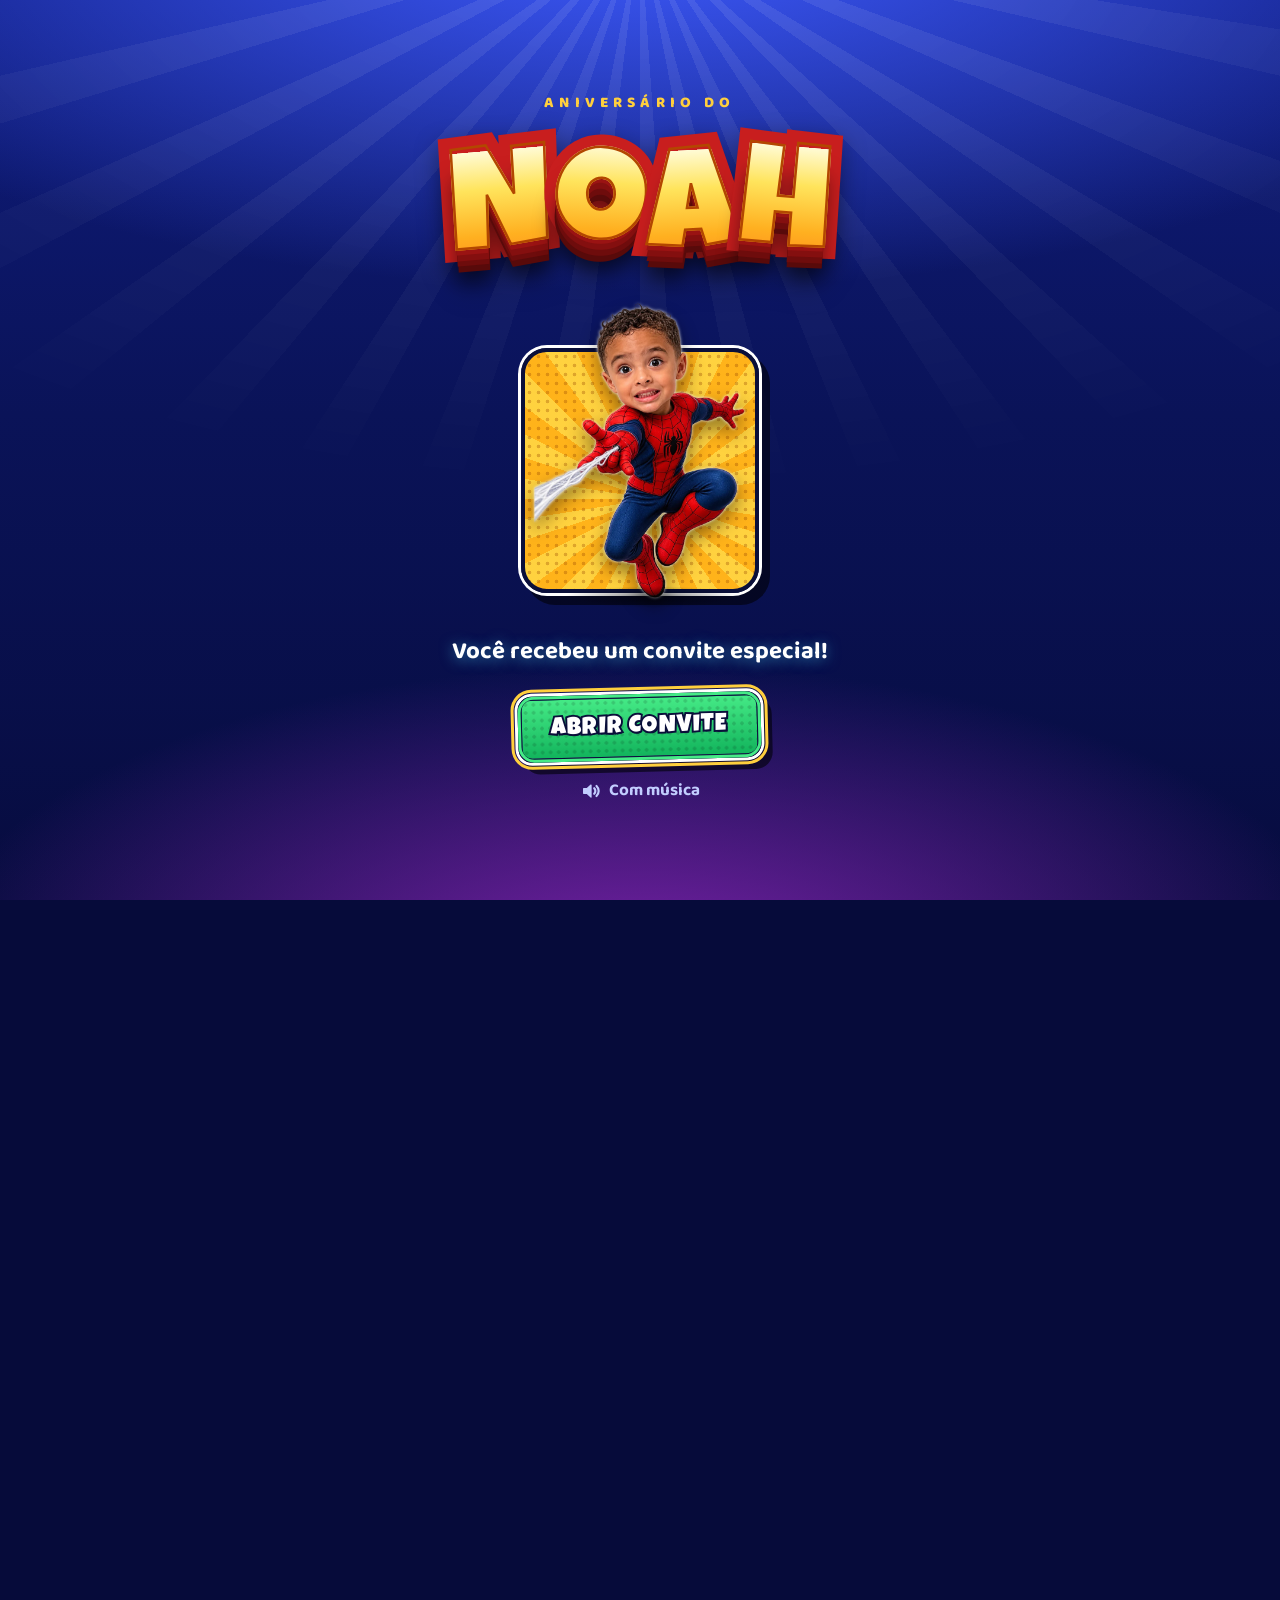
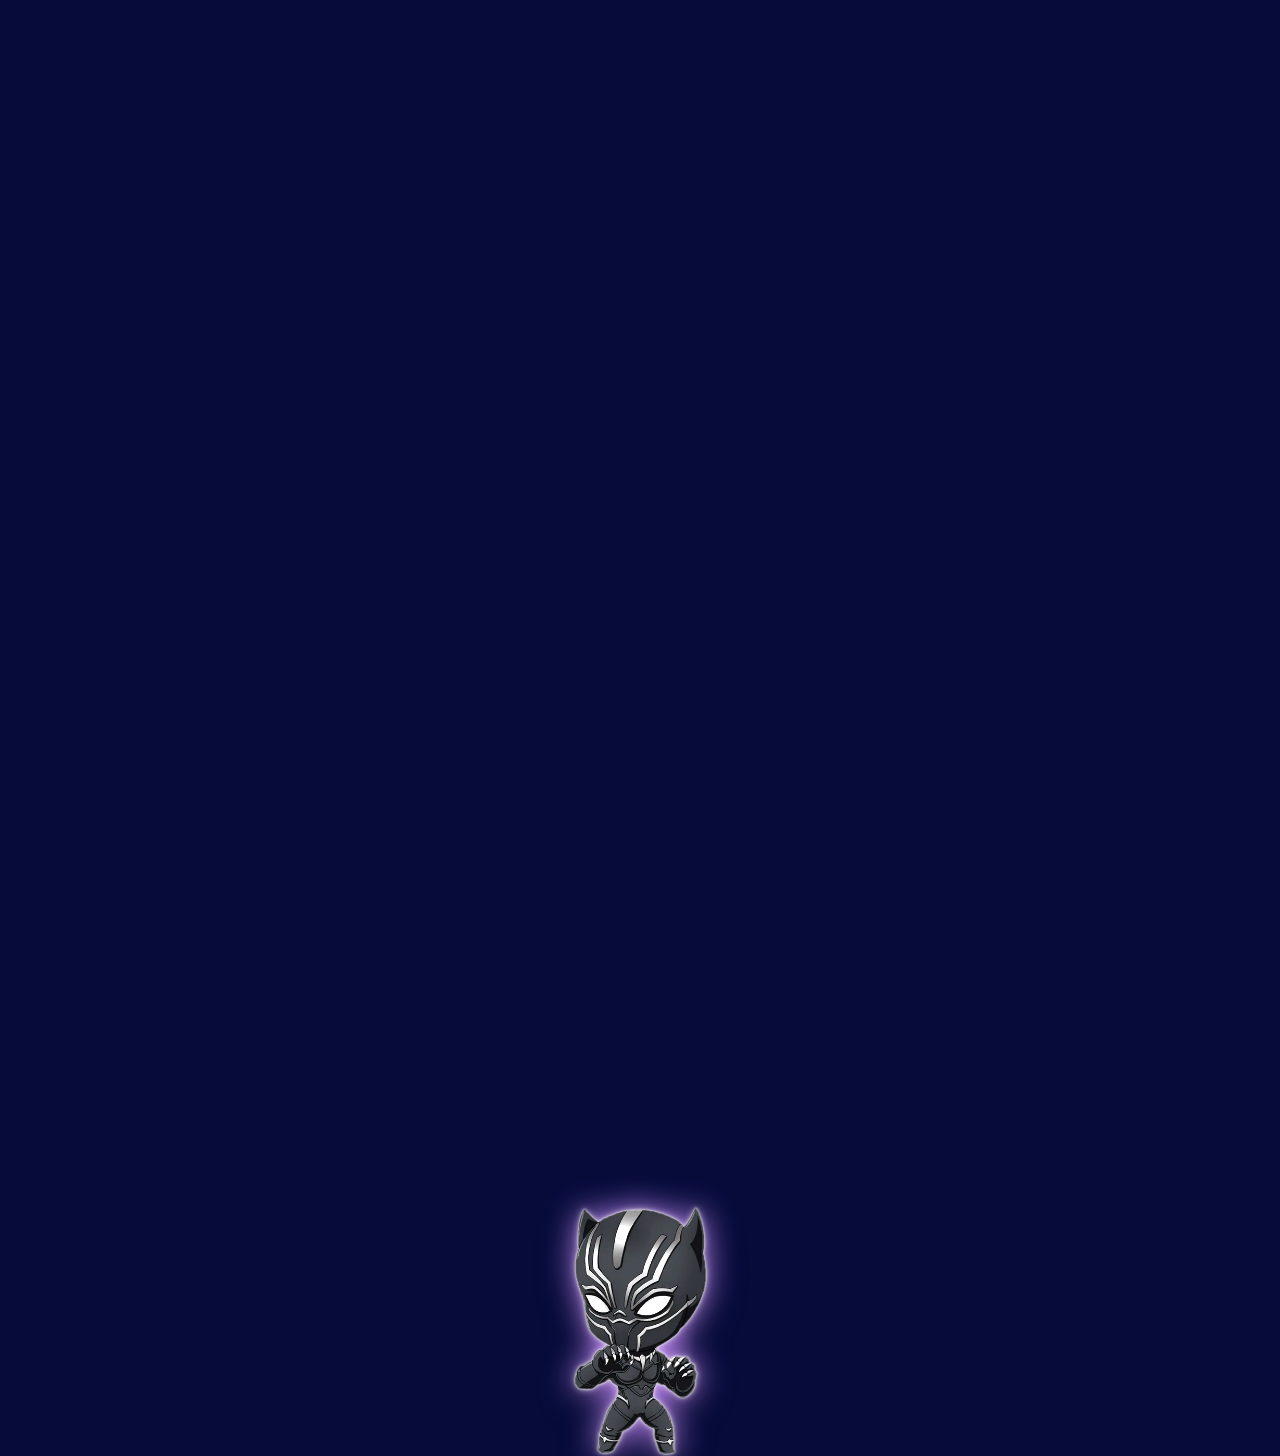
==== commit d7e8e09f: "atualizações" ====
--- a/index.html
+++ b/index.html
@@ -13,7 +13,7 @@
   <meta property="og:image" content="public/assets/images/poster.jpg">
   <link rel="icon" href="data:image/svg+xml,%3Csvg xmlns='http://www.w3.org/2000/svg' viewBox='0 0 64 64'%3E%3Ccircle cx='32' cy='32' r='30' fill='%232f5bff'/%3E%3Ccircle cx='32' cy='32' r='30' fill='none' stroke='%23ffcf3d' stroke-width='4'/%3E%3Ctext x='32' y='46' font-size='40' font-weight='900' text-anchor='middle' fill='white' font-family='Arial Black,Arial'%3E4%3C/text%3E%3C/svg%3E">
 
-  <link rel="stylesheet" href="styles.css?v=6">
+  <link rel="stylesheet" href="styles.css?v=12">
   <script>
     /* Modo "capa": 'js' esconde itens até rolar e 'wait' mostra a capa "Abrir convite" (o script.js remove 'wait').
        Se o script.js não carregar ou quebrar, após 4 s tudo volta ao modo simples (conteúdo visível, sem capa). */
@@ -30,7 +30,7 @@
         <span class="ch" data-c="N" style="--k:0;--r:-5deg;--y:.02em">N</span><span class="ch" data-c="O" style="--k:1;--r:3deg;--y:-.02em">O</span><span class="ch" data-c="A" style="--k:2;--r:-3deg;--y:.02em">A</span><span class="ch" data-c="H" style="--k:3;--r:5deg;--y:-.01em">H</span>
       </div>
       <div class="cover__photo">
-        <img src="public/assets/images/noah-capa.webp" width="264" height="416" alt="Noah vestido de Homem-Aranha, sorrindo" decoding="async" fetchpriority="high">
+        <img src="public/assets/images/noah-spider.webp" width="711" height="1000" alt="Noah vestido de Homem-Aranha, lançando teia" decoding="async" fetchpriority="high">
       </div>
       <p class="cover__msg" id="cover-msg">Você recebeu um convite especial!</p>
       <button class="btn btn--hero cover__btn" id="coverBtn" type="button">ABRIR CONVITE</button>
@@ -72,58 +72,34 @@
 
   <main id="convite" class="page">
 
-    <!-- ===================== 1) TOPO: PERSONAGENS + NOME ===================== -->
+    <!-- ===================== 1) VÍDEO (primeiro) + NOME ===================== -->
+    <!--
+      HERÓIS (imagens em public/assets/heroes/): ficam ao fundo, espiando por trás dos blocos da página.
+      Para trocar um herói, coloque a nova imagem em tools/heroes-originais/<nome>.png|jpg e rode
+      `python tools/process-heroes.py` (remove o fundo e gera os .webp), ou substitua o .webp em public/assets/heroes/.
+    -->
     <div class="stage">
-    <header class="top">
-      <!--
-        PERSONAGENS (imagens em public/assets/heroes/). Para trocar um herói, coloque a nova imagem em
-        tools/heroes-originais/<nome>.png|jpg e rode `python tools/process-heroes.py` (remove o fundo e gera os .webp),
-        ou simplesmente substitua public/assets/heroes/<nome>.webp por outro WebP/PNG com fundo transparente.
-        Celular/tablet: 4 heróis no topo e 3 no rodapé. Telas grandes: emolduram as laterais.
-      -->
-      <div class="heroes heroes--top">
-        <div class="hero hero--spiderman" style="--i:0;--glow:#ff3b4e">
-          <img src="public/assets/heroes/spiderman.webp" width="352" height="447" alt="Homem-Aranha infantil em posição de ataque" fetchpriority="high" decoding="async">
-        </div>
-        <div class="hero hero--ironman" style="--i:1;--glow:#ffb020">
-          <img src="public/assets/heroes/ironman.webp" srcset="public/assets/heroes/ironman-s.webp 360w, public/assets/heroes/ironman.webp 542w" sizes="(min-width:1280px) 240px, 30vw" width="542" height="548" alt="Homem de Ferro infantil com a mão pronta para disparar" fetchpriority="high" decoding="async">
-        </div>
-        <div class="hero hero--hulk" style="--i:2;--glow:#7cff4a">
-          <img src="public/assets/heroes/hulk.webp" width="288" height="453" alt="Hulk infantil de punhos fechados" fetchpriority="high" decoding="async">
-        </div>
-        <div class="hero hero--batman" style="--i:3;--glow:#ffd83a">
-          <img src="public/assets/heroes/batman.webp" srcset="public/assets/heroes/batman-s.webp 360w, public/assets/heroes/batman.webp 411w" sizes="(min-width:1280px) 260px, 34vw" width="411" height="348" alt="Batman infantil voando com a capa aberta" fetchpriority="high" decoding="async">
-        </div>
-      </div>
-
-      <div class="title">
-        <p class="title__kicker reveal">Aniversário do</p>
-        <h1 class="name" aria-label="Noah">
+    <section class="video" aria-labelledby="video-title">
+      <h2 id="video-title" class="sr-only">Vídeo de aniversário do Noah</h2>
+      <div class="vwrap is-portrait" id="vwrap">
+        <header class="vhead">
+          <div class="vhead__title">
+            <p class="title__kicker">Aniversário do</p>
+            <h1 class="name" aria-label="Noah">
           <span class="ch" data-c="N" style="--k:0;--r:-5deg;--y:.02em" aria-hidden="true">N</span><span class="ch" data-c="O" style="--k:1;--r:3deg;--y:-.02em" aria-hidden="true">O</span><span class="ch" data-c="A" style="--k:2;--r:-3deg;--y:.02em" aria-hidden="true">A</span><span class="ch" data-c="H" style="--k:3;--r:5deg;--y:-.01em" aria-hidden="true">H</span>
         </h1>
-        <div class="age" aria-label="4 anos">
+            <div class="age" aria-label="4 anos">
           <span class="age__burst" aria-hidden="true"><span class="age__num">4</span></span>
           <span class="age__txt" data-c="ANOS" aria-hidden="true">ANOS</span>
         </div>
-        <p class="tagline reveal">Uma aventura heroica está começando!</p>
-        <div class="count" id="countdown" hidden aria-live="off">
-          <p class="count__label">Faltam</p>
-          <ul class="count__grid">
-            <li><b data-u="d">0</b><span>dias</span></li>
-            <li><b data-u="h">0</b><span>horas</span></li>
-            <li><b data-u="m">0</b><span>min</span></li>
-            <li><b data-u="s">0</b><span>seg</span></li>
-          </ul>
-        </div>
-      </div>
-    </header>
-
-    <!-- ===================== 2) VÍDEO ===================== -->
-    <section class="video reveal" aria-labelledby="video-title">
-      <h2 id="video-title" class="sr-only">Vídeo de aniversário do Noah</h2>
+          </div>
+          <div class="noah-top">
+            <img src="public/assets/images/noah-spider-s.webp" srcset="public/assets/images/noah-spider-s.webp 398w, public/assets/images/noah-spider.webp 711w" sizes="(min-width: 720px) 190px, 42vw" width="398" height="560" alt="Noah vestido de Homem-Aranha, lançando teia" fetchpriority="high" decoding="async">
+          </div>
+        </header>
 
       <!-- >>> ONDE COLOCAR O VÍDEO: public/assets/video/aniversario.mp4  (caminho definido em config.js) <<< -->
-      <div class="frame is-portrait" id="frame">
+      <div class="frame" id="frame">
         <i class="frame__star frame__star--tl" aria-hidden="true"></i>
         <i class="frame__star frame__star--tr" aria-hidden="true"></i>
         <i class="frame__star frame__star--bl" aria-hidden="true"></i>
@@ -157,39 +133,78 @@
           </div>
         </div>
       </div>
+      </div>
     </section>
     </div><!-- /stage -->
 
-    <p class="invited reveal"><span>Você está convidado!</span></p>
+    <div class="intro">
+      <p class="tagline reveal">Uma aventura heroica está começando!</p>
+      <div class="count" id="countdown" hidden aria-live="off">
+          <p class="count__label">Faltam</p>
+          <ul class="count__grid">
+            <li><b data-u="d">0</b><span>dias</span></li>
+            <li><b data-u="h">0</b><span>horas</span></li>
+            <li><b data-u="m">0</b><span>min</span></li>
+            <li><b data-u="s">0</b><span>seg</span></li>
+          </ul>
+        </div>
+    </div>
+
+    <div class="slot slot--left invited-slot reveal" style="--s:1">
+      <div class="hero hero--spiderman peek" style="--glow:#ff3b4e">
+        <img src="public/assets/heroes/spiderman.webp" width="352" height="447" alt="Homem-Aranha infantil em posição de ataque" fetchpriority="high" decoding="async">
+        </div>
+      <p class="invited"><span>Você está convidado!</span></p>
+    </div>
 
     <!-- ===================== 3) INFORMAÇÕES DA FESTA ===================== -->
     <section class="info" aria-label="Informações da festa">
-      <article class="card reveal" style="--d:0s;--accent:#e11d3f;--tagc:#fff">
+      <div class="slot slot--right reveal" style="--d:0s;--s:1.02">
+        <div class="hero hero--ironman peek" style="--glow:#ffb020">
+          <img src="public/assets/heroes/ironman.webp" srcset="public/assets/heroes/ironman-s.webp 360w, public/assets/heroes/ironman.webp 542w" sizes="(min-width:1280px) 240px, 30vw" width="542" height="548" alt="Homem de Ferro infantil com a mão pronta para disparar" decoding="async">
+        </div>
+        <article class="card" style="--accent:#e11d3f;--tagc:#fff">
         <span class="card__icon" aria-hidden="true">
           <svg viewBox="0 0 64 64"><g stroke="#0a0f3a" stroke-width="3.6" stroke-linejoin="round" stroke-linecap="round"><rect x="8" y="12" width="48" height="45" rx="7" fill="#fff"/><path d="M8 19a7 7 0 0 1 7-7h34a7 7 0 0 1 7 7v10H8z" fill="#ffc41f"/><path d="M21 5v14M43 5v14" fill="none" stroke-width="6"/><path d="M19 39h7M30 39h7M41 39h4M19 48h7M30 48h7" fill="none" stroke="#e11d3f" stroke-width="4.4"/></g></svg>
         </span>
         <div class="card__body"><h3>DATA</h3><p data-field="data">DATA A DEFINIR</p></div>
       </article>
-      <article class="card reveal" style="--d:.1s;--accent:#ffc41f;--tagc:#0a0f3a">
+      </div>
+      <div class="slot slot--left reveal" style="--d:.1s;--s:1.06">
+        <div class="hero hero--hulk peek" style="--glow:#7cff4a">
+          <img src="public/assets/heroes/hulk.webp" width="288" height="453" alt="Hulk infantil de punhos fechados" decoding="async">
+        </div>
+        <article class="card" style="--accent:#ffc41f;--tagc:#0a0f3a">
         <span class="card__icon" aria-hidden="true">
           <svg viewBox="0 0 64 64"><g stroke="#0a0f3a" stroke-width="3.6" stroke-linejoin="round" stroke-linecap="round"><circle cx="15" cy="15" r="8" fill="#e11d3f"/><circle cx="49" cy="15" r="8" fill="#e11d3f"/><circle cx="32" cy="35" r="23" fill="#fff"/><path d="M32 35V21M32 35l10 7" fill="none" stroke-width="5"/><circle cx="32" cy="35" r="2.4" fill="#0a0f3a"/></g></svg>
         </span>
         <div class="card__body"><h3>HORÁRIO</h3><p data-field="horario">HORÁRIO A DEFINIR</p></div>
       </article>
-      <article class="card reveal" style="--d:.2s;--accent:#2352e0;--tagc:#fff">
+      </div>
+      <div class="slot slot--right reveal" style="--d:.2s;--s:.86">
+        <div class="hero hero--batman peek" style="--glow:#ffd83a">
+          <img src="public/assets/heroes/batman.webp" srcset="public/assets/heroes/batman-s.webp 360w, public/assets/heroes/batman.webp 411w" sizes="(min-width:1280px) 260px, 34vw" width="411" height="348" alt="Batman infantil voando com a capa aberta" decoding="async">
+        </div>
+        <article class="card" style="--accent:#2352e0;--tagc:#fff">
         <span class="card__icon" aria-hidden="true">
           <svg viewBox="0 0 64 64"><g stroke="#0a0f3a" stroke-width="3.6" stroke-linejoin="round" stroke-linecap="round"><path d="M32 4C20 4 11 13 11 25c0 15 21 35 21 35s21-20 21-35C53 13 44 4 32 4Z" fill="#e11d3f"/><circle cx="32" cy="25" r="9" fill="#fff"/></g></svg>
         </span>
         <div class="card__body"><h3>LOCAL</h3><p data-field="local">LOCAL A DEFINIR</p></div>
       </article>
+      </div>
     </section>
 
     <!-- ===================== 4) CONFIRMAÇÃO ===================== -->
     <section class="rsvp reveal" aria-labelledby="rsvp-title">
+      <div class="slot slot--left" style="--s:1">
+        <div class="hero hero--captain peek" style="--glow:#5f9bff">
+          <img src="public/assets/heroes/captain.webp" srcset="public/assets/heroes/captain-s.webp 305w, public/assets/heroes/captain.webp 441w" sizes="(min-width:1280px) 190px, 28vw" width="441" height="695" alt="Capitão América infantil com o escudo" decoding="async">
+        </div>
       <div class="bubble">
         <h2 id="rsvp-title" class="bubble__title">Confirme sua <em>presença</em></h2>
         <p class="rsvp__sub">Toque no botão e avise a gente pelo WhatsApp.</p>
         <i class="bubble__tail" aria-hidden="true"></i>
+      </div>
       </div>
       <!-- o link vem de config.js (whatsappLink) -->
       <a class="btn btn--hero" id="rsvp" href="#" rel="noopener">
@@ -201,6 +216,10 @@
     <!-- ===================== 5) LOCALIZAÇÃO ===================== -->
     <section class="map reveal" aria-labelledby="map-title">
       <h2 id="map-title" class="tag">Como chegar</h2>
+      <div class="slot slot--right" style="--s:1">
+        <div class="hero hero--thor peek" style="--glow:#6fd6ff">
+          <img src="public/assets/heroes/thor.webp" srcset="public/assets/heroes/thor-s.webp 339w, public/assets/heroes/thor.webp 442w" sizes="(min-width:1280px) 200px, 30vw" width="442" height="626" alt="Thor infantil com o martelo Mjölnir" decoding="async">
+        </div>
       <div class="map__canvas" id="mapCanvas">
         <svg class="map__art" viewBox="0 0 600 260" preserveAspectRatio="xMidYMid slice" aria-hidden="true" focusable="false">
           <defs><pattern id="ht" width="10" height="10" patternUnits="userSpaceOnUse"><circle cx="2.5" cy="2.5" r="1.6" fill="#ff9d2e" opacity=".5"/></pattern></defs>
@@ -216,6 +235,7 @@
         </svg>
         <p class="map__text" data-field="localizacaoTexto">LOCALIZAÇÃO_AQUI</p>
       </div>
+      </div>
       <!-- o link vem de config.js (localizacaoUrl) -->
       <a class="btn btn--blue" id="mapBtn" href="#" rel="noopener">
         <svg viewBox="0 0 24 24" aria-hidden="true"><path fill="currentColor" d="M12 2a7 7 0 0 0-7 7c0 5.2 7 13 7 13s7-7.8 7-13a7 7 0 0 0-7-7Zm0 9.5A2.5 2.5 0 1 1 12 6.5a2.5 2.5 0 0 1 0 5Z"/></svg>
@@ -226,17 +246,9 @@
     <!-- ===================== 6) RODAPÉ: PERSONAGENS ===================== -->
     <footer class="foot">
       <p class="foot__msg reveal">Te esperamos para essa aventura!</p>
-      <div class="heroes heroes--bottom">
-        <div class="hero hero--captain" style="--i:4;--glow:#5f9bff">
-          <img src="public/assets/heroes/captain.webp" srcset="public/assets/heroes/captain-s.webp 305w, public/assets/heroes/captain.webp 441w" sizes="(min-width:1280px) 190px, 28vw" width="441" height="695" alt="Capitão América infantil com o escudo" decoding="async">
-        </div>
-        <div class="hero hero--thor" style="--i:5;--glow:#6fd6ff">
-          <img src="public/assets/heroes/thor.webp" srcset="public/assets/heroes/thor-s.webp 339w, public/assets/heroes/thor.webp 442w" sizes="(min-width:1280px) 200px, 30vw" width="442" height="626" alt="Thor infantil com o martelo Mjölnir" decoding="async">
-        </div>
-        <div class="hero hero--panther" style="--i:6;--glow:#c58cff">
+      <div class="hero hero--panther peek stand" style="--glow:#c58cff">
           <img src="public/assets/heroes/panther.webp" srcset="public/assets/heroes/panther-s.webp 259w, public/assets/heroes/panther.webp 475w" sizes="(min-width:1280px) 170px, 22vw" width="475" height="880" alt="Pantera Negra infantil em posição de luta" decoding="async">
         </div>
-      </div>
     </footer>
   </main>
 
@@ -248,7 +260,7 @@
 
   <div class="toast" id="toast" role="status" aria-live="polite"></div>
 
-  <script src="config.js?v=6" charset="utf-8"></script>
-  <script src="script.js?v=6" charset="utf-8" defer></script>
+  <script src="config.js?v=12" charset="utf-8"></script>
+  <script src="script.js?v=12" charset="utf-8" defer></script>
 </body>
 </html>
--- a/styles.css
+++ b/styles.css
@@ -74,29 +74,19 @@
   animation: twinkle var(--d) ease-in-out var(--dl) infinite;
 }
 
-/* ---------- 3) SUPER-HERÓIS ---------- */
-/* Celular/tablet: grades SEM sobreposição — topo em 2x2 (4 colunas a partir de 640px) e rodapé em 3 colunas iguais.
-   Desktop largo (>= 1280px): os heróis emolduram as laterais em faixas verticais que nunca se cruzam. */
-.heroes { display: grid; align-items: end; gap: 8px; }
-.hero {
-  position: relative; isolation: isolate; min-width: 0; height: var(--cell);
-  animation: hero-in .95s cubic-bezier(.2, .9, .25, 1.08) calc(.15s + var(--i) * .12s) backwards;
-  -webkit-tap-highlight-color: transparent;
-}
+/* ---------- 3) SUPER-HERÓIS: ao fundo, espiando por trás dos blocos ---------- */
+:root { --ph: clamp(150px, 38vw, 200px); --gx: clamp(0px, calc((440px - 100vw) * .55), 66px); --burst: polygon(50.0% 0.0%, 60.6% 10.4%, 75.0% 6.7%, 79.0% 21.0%, 93.3% 25.0%, 89.6% 39.4%, 100.0% 50.0%, 89.6% 60.6%, 93.3% 75.0%, 79.0% 79.0%, 75.0% 93.3%, 60.6% 89.6%, 50.0% 100.0%, 39.4% 89.6%, 25.0% 93.3%, 21.0% 79.0%, 6.7% 75.0%, 10.4% 60.6%, 0.0% 50.0%, 10.4% 39.4%, 6.7% 25.0%, 21.0% 21.0%, 25.0% 6.7%, 39.4% 10.4%); }            /* altura-base de cada herói */
+.hero { position: relative; isolation: isolate; height: calc(var(--ph) * var(--s, 1)); width: auto; -webkit-tap-highlight-color: transparent; }
 .hero img {
-  display: block; position: relative; width: 100%; height: 100%; max-width: none; object-fit: contain; object-position: 50% 100%;
+  display: block; position: relative; height: 100%; width: auto; max-width: none;
   filter: drop-shadow(0 8px 10px rgba(0, 0, 0, .38));
-  animation: float var(--fd, 5.4s) ease-in-out calc(var(--i) * -.9s) infinite alternate;
+  animation: float var(--fd, 5.4s) ease-in-out infinite alternate;
   will-change: transform;
 }
 .hero::before {                  /* brilho colorido atrás do herói */
-  content: ""; position: absolute; inset: 6% 0 2%; z-index: -1; border-radius: 50%;
+  content: ""; position: absolute; inset: 6% -6% 8%; z-index: -1; border-radius: 50%;
   background: radial-gradient(closest-side, var(--glow), transparent 74%); opacity: .42;
-  animation: glow 4.6s ease-in-out calc(var(--i) * -.7s) infinite alternate;
-}
-.hero::after {                   /* sombra no chão */
-  content: ""; position: absolute; left: 12%; right: 12%; bottom: -2%; height: 8%; z-index: -1;
-  background: radial-gradient(closest-side, rgba(0, 0, 0, calc(.5 * var(--floor, 1))), transparent);
+  animation: glow 4.6s ease-in-out infinite alternate;
 }
 /* heróis escuros sobre fundo azul-marinho: luz de contorno + brilho para não sumirem */
 .hero--captain img, .hero--panther img {
@@ -109,34 +99,34 @@
           drop-shadow(0 0 1.2px rgba(255, 255, 255, .85)) drop-shadow(0 0 3px rgba(255, 255, 255, .4))
           drop-shadow(0 0 12px var(--glow)) drop-shadow(0 8px 10px rgba(0, 0, 0, .38));
 }
-.hero--captain::before, .hero--panther::before { opacity: .75; inset: 2% 0 -2%; animation-name: glow-strong; }
+.hero--captain::before, .hero--panther::before { opacity: .75; animation-name: glow-strong; }
 .hero.pop { animation: pop .55s cubic-bezier(.3, 1.6, .5, 1); }
 
+/* escala de cada herói (compensa proporções diferentes) e ritmo da flutuação */
 .hero--spiderman { --s: 1;    --fd: 5.0s; }
-.hero--ironman   { --s: 1.02; --fd: 6.2s; --floor: 0; }
+.hero--ironman   { --s: 1.02; --fd: 6.2s; }
 .hero--hulk      { --s: 1.06; --fd: 5.8s; }
-.hero--batman    { --s: .84;  --fd: 6.6s; --floor: 0; }
+.hero--batman    { --s: .86;  --fd: 6.6s; }
 .hero--captain   { --s: 1;    --fd: 5.6s; }
 .hero--thor      { --s: 1;    --fd: 5.2s; }
 .hero--panther   { --s: 1.08; --fd: 6.0s; }
 
-.heroes--top    { grid-template-columns: repeat(2, minmax(0, 1fr)); --cell: min(44vw, 250px); gap: 6px 10px; margin: 0 0 .8rem; }
-.heroes--bottom { grid-template-columns: repeat(3, minmax(0, 1fr)); --cell: min(52vw, 340px); gap: 10px; margin: 0; position: relative; z-index: 1; }
-@media (max-width: 1279.98px) { .heroes--bottom { width: min(calc(100% - 16px), 900px); margin-inline: auto; } }
-.heroes--bottom .hero::after { display: none; }
-@media (min-width: 640px) {
-  .heroes--top { grid-template-columns: repeat(4, minmax(0, 1fr)); --cell: min(25vw, 260px); gap: 12px; margin-inline: 0; }
-  .heroes--bottom { --cell: min(30vw, 300px); gap: 16px; }
-}
+/* "slot": o herói fica POR CIMA do bloco, mas com espaço próprio reservado: só ~6% da altura encosta na borda do bloco (nunca no texto).
+   Quanto mais estreita a tela, mais os heróis se afastam e mais a página se estica na vertical. */
+.slot { position: relative; padding-top: calc(var(--ph) * var(--s, 1) * .94 + var(--gx)); }
+.slot > .peek { position: absolute; top: 0; z-index: 3; }
+.slot > :not(.peek) { position: relative; z-index: 1; }
+.slot--right > .peek { right: 6%; }
+.slot--left > .peek { left: 6%; }
+.invited-slot { width: var(--w); margin: calc(1.6rem + var(--gx)) auto 0; }
+.stand { display: block; width: fit-content; margin: 0 auto -8px; --s: 1; height: min(50vw, 250px); }   /* Pantera em pé no rodapé */
 
 /* ---------- 4) TÍTULO: NOAH / 4 ANOS ---------- */
-.stage { padding-top: calc(env(safe-area-inset-top, 0px) + 70px); }
-.top { text-align: center; }
-.title { padding-top: .35rem; text-align: center; }
-.title__kicker { margin: 0 0 .1rem; font: 800 .92rem/1 var(--body); letter-spacing: .34em; text-transform: uppercase; color: var(--gold); text-shadow: 0 2px 10px rgba(0, 0, 0, .45); }
+.stage { padding-top: calc(env(safe-area-inset-top, 0px) + 62px); }
+.title__kicker { margin: 0 0 .25rem; font: 800 .8rem/1 var(--body); letter-spacing: .3em; text-transform: uppercase; color: var(--gold); text-shadow: 0 2px 10px rgba(0, 0, 0, .45); }
 .name {
-  margin: 0; display: flex; justify-content: center; gap: .012em;
-  font: 400 clamp(4rem, 25vw, 12rem)/.9 var(--display);
+  margin: 0; padding-top: .16em; display: flex; justify-content: center; gap: .012em;      /* padding-top: a extrusão sobe e não cobre o texto pequeno */
+  font: 400 clamp(4rem, 25vw, 12rem)/.95 var(--display);
   filter: drop-shadow(0 .05em .08em rgba(0, 0, 0, .4));
 }
 .ch { position: relative; display: inline-block; color: transparent; transform: translateY(var(--y, 0)) rotate(var(--r, 0deg)); animation: letter-in .95s cubic-bezier(.2, 1.5, .35, 1) calc(.5s + var(--k) * .11s) backwards; }
@@ -149,7 +139,7 @@
   background: linear-gradient(180deg, #fffbd6 0%, #ffe45c 28%, #ffb020 62%, #ff7a1a 100%);
   -webkit-background-clip: text; background-clip: text; color: transparent; -webkit-text-stroke: .018em #b34700;
 }
-.age { display: inline-flex; align-items: center; gap: .55rem; margin-top: .55rem; }
+.age { display: inline-flex; align-items: center; gap: .5rem; margin-top: .4rem; }
 .age__burst {
   position: relative; display: grid; place-items: center; width: clamp(66px, 18vw, 112px); aspect-ratio: 1;
   --star: polygon(50.0% 0.0%, 60.6% 10.4%, 75.0% 6.7%, 79.0% 21.0%, 93.3% 25.0%, 89.6% 39.4%, 100.0% 50.0%, 89.6% 60.6%, 93.3% 75.0%, 79.0% 79.0%, 75.0% 93.3%, 60.6% 89.6%, 50.0% 100.0%, 39.4% 89.6%, 25.0% 93.3%, 21.0% 79.0%, 6.7% 75.0%, 10.4% 60.6%, 0.0% 50.0%, 10.4% 39.4%, 6.7% 25.0%, 21.0% 21.0%, 25.0% 6.7%, 39.4% 10.4%);
@@ -166,21 +156,35 @@
 .age__txt::before, .age__txt::after { content: attr(data-c); position: absolute; left: 0; top: 0; }
 .age__txt::before { color: #1a34c9; -webkit-text-stroke: .17em #1a34c9; paint-order: stroke fill; text-shadow: 0 .05em 0 #142aa3, 0 .1em 0 #0f2085, 0 .15em 0 #0c1a6b, 0 .21em .12em rgba(0, 0, 0, .45); }
 .age__txt::after { background: linear-gradient(180deg, #fff, #d8f4ff 60%, #8fdcff); -webkit-background-clip: text; background-clip: text; color: transparent; }
+.intro { width: var(--w); margin: 1.8rem auto 0; text-align: center; }
 .tagline {
-  margin: 1.1rem auto 0; max-width: 21ch; font: 700 clamp(1.2rem, 4.8vw, 1.7rem)/1.22 var(--body); color: #fff;
+  margin: 0 auto; max-width: 21ch; font: 700 clamp(1.2rem, 4.8vw, 1.7rem)/1.22 var(--body); color: #fff;
   text-shadow: 0 2px 16px rgba(79, 216, 255, .6), 0 2px 3px rgba(0, 0, 0, .4); text-wrap: balance;
 }
 
 /* ---------- 5) VÍDEO ---------- */
-.video { margin-top: 1.7rem; }
+.video { display: grid; justify-items: center; }
+.vwrap { --ar: .5625; width: 100%; }
+.vwrap.is-portrait { width: min(100%, 420px, max(280px, calc((100vh - 250px) * var(--ar) + 16px))); width: min(100%, 420px, max(280px, calc((100svh - 250px) * var(--ar) + 16px))); }
+.vhead { --nh: clamp(150px, 44vw, 196px); position: relative; z-index: 2; display: flex; align-items: flex-end; justify-content: space-between; gap: 6px; margin-bottom: calc(var(--nh) * -.04); }
+.vhead__title { padding-bottom: calc(var(--nh) * .04 + 10px); text-align: left; min-width: 0; }
+.noah-top { position: relative; flex: none; height: var(--nh); aspect-ratio: .71; margin-right: 1%; z-index: 3; }
+.noah-top::before {                              /* explosão de HQ atrás do Noah */
+  content: ""; position: absolute; inset: 14% -16% 6% -16%; clip-path: var(--burst);
+  background: radial-gradient(rgba(150, 70, 0, .3) 1.6px, transparent 2.1px) 0 0 / 8px 8px, linear-gradient(160deg, #ffe27a, #ff9d1c);
+  animation: glow 4.4s ease-in-out infinite alternate;
+}
+.noah-top img { position: absolute; inset: 0; width: auto; height: 100%; max-width: none; filter: drop-shadow(0 0 1.5px #fff) drop-shadow(0 7px 8px rgba(0, 0, 0, .45)); animation: float 5.2s ease-in-out infinite alternate; }
+.vhead .name { justify-content: flex-start; font-size: clamp(3.4rem, 19vw, 6.4rem); }
+.vhead .age__burst { width: clamp(46px, 12.5vw, 76px); }
+.vhead .age__num { font-size: clamp(1.8rem, 7.6vw, 3rem); }
+.vhead .age__txt { font-size: clamp(1.5rem, 6.6vw, 2.6rem); }
 .frame {
-  position: relative; margin-inline: auto; padding: 6px; border-radius: 32px;
+  position: relative; z-index: 1; width: 100%; padding: 6px; border-radius: 32px;
   background: linear-gradient(135deg, #ffd84a 0%, #ff5a3c 34%, #3d63ff 68%, #4fe1ff 100%);
   box-shadow: 0 0 0 4px var(--ink-d), 0 0 0 7px #fff, 10px 12px 0 7px rgba(0, 0, 8, .55), 0 0 80px rgba(79, 140, 255, .4);
 }
 .frame::before { content: ""; position: absolute; inset: -12px; z-index: -1; border-radius: 44px; background: radial-gradient(closest-side, rgba(90, 140, 255, .45), transparent 75%); }
-.frame { --ar: .5625; }
-.frame.is-portrait { width: min(100%, 420px, calc(80vh * var(--ar) + 16px)); width: min(100%, 420px, calc(80svh * var(--ar) + 16px)); }
 .frame__star {
   position: absolute; z-index: 3; width: 38px; height: 38px; pointer-events: none;
   background: url("data:image/svg+xml,%3Csvg xmlns='http://www.w3.org/2000/svg' viewBox='0 0 40 40'%3E%3Cdefs%3E%3CradialGradient id='g'%3E%3Cstop offset='0' stop-color='%23fff'/%3E%3Cstop offset='.45' stop-color='%23ffe27a'/%3E%3Cstop offset='1' stop-color='%23ffa91f'/%3E%3C/radialGradient%3E%3C/defs%3E%3Cpath fill='url(%23g)' d='M20 0l4.6 15.4L40 20l-15.4 4.6L20 40l-4.6-15.4L0 20l15.4-4.6z'/%3E%3C/svg%3E") center / contain no-repeat;
@@ -239,7 +243,7 @@
 :root { --ink-d: #0a0f3a; --paper: #fff8e6; --sticker: 0 0 0 3px #fff, 8px 9px 0 3px rgba(0, 0, 8, .6); }
 
 /* faixa "VOCÊ ESTÁ CONVIDADO!" */
-.invited { margin-top: 2.6rem; text-align: center; }
+.invited { margin: 0; text-align: center; }
 .invited span {
   display: inline-block; max-width: calc(100% - 28px); padding: .3em .9em .42em; rotate: -2.5deg; transform: skewX(-7deg);
   font: 400 clamp(1.8rem, 7.6vw, 3rem)/1 var(--display); letter-spacing: .03em; color: #fff;
@@ -256,7 +260,7 @@
 }
 
 /* cards: painéis de HQ */
-.info { display: grid; gap: 22px; margin-top: 2.2rem; }
+.info { display: grid; gap: 14px; margin-top: calc(1.4rem + var(--gx)); }
 .card {
   position: relative; isolation: isolate; overflow: hidden; display: flex; align-items: center; gap: 16px; padding: 16px 18px 16px 30px;
   background: var(--paper); color: var(--ink-d); border: 4px solid var(--ink-d); border-radius: 16px; box-shadow: var(--sticker);
@@ -280,7 +284,7 @@
 .card p { margin: 0; font: 800 1.2rem/1.15 var(--body); color: var(--ink-d); text-transform: uppercase; overflow-wrap: anywhere; }
 
 /* confirmação: balão de fala */
-.rsvp { margin-top: 3.2rem; text-align: center; }
+.rsvp { margin-top: 2rem; text-align: center; }
 .bubble {
   position: relative; max-width: 540px; margin: 0 auto 38px; padding: 22px 22px 20px; background: #fff; color: var(--ink-d);
   border: 4px solid var(--ink-d); border-radius: 30px; box-shadow: var(--sticker);
@@ -294,9 +298,9 @@
 }
 
 /* mapa desenhado */
-.map { margin-top: 3.2rem; text-align: center; }
+.map { margin-top: 3rem; text-align: center; }
 .map__canvas {
-  position: relative; height: 210px; margin: 1.5rem 0 1.6rem; overflow: hidden; background: #fff3d1;
+  position: relative; height: 210px; margin: 0; overflow: hidden; background: #fff3d1;
   border: 4px solid var(--ink-d); border-radius: 18px; box-shadow: var(--sticker);
 }
 .map__art { position: absolute; inset: 0; width: 100%; height: 100%; display: block; }
@@ -309,8 +313,12 @@
 .map__canvas iframe { position: absolute; inset: 0; width: 100%; height: 100%; border: 0; }
 .map__canvas.has-embed .map__art, .map__canvas.has-embed .map__text { display: none; }
 
-.foot { position: relative; margin-top: 2.8rem; text-align: center; overflow: hidden; overflow: clip; }
-.foot__msg { position: relative; z-index: 2; margin: 0 0 -.2rem; font: 400 clamp(1.3rem, 5.4vw, 1.8rem)/1.1 var(--display); letter-spacing: .03em; color: #ffd23f; -webkit-text-stroke: .14em var(--ink-d); paint-order: stroke fill; text-shadow: .05em .07em 0 var(--ink-d); }
+.slot + .btn, .slot + * { margin-top: 0; }
+.rsvp .slot { margin-bottom: 0; }
+.rsvp .btn, .map .btn { margin-top: 0; }
+.map .slot { margin-bottom: 1.6rem; }
+.foot { position: relative; margin-top: 2.6rem; text-align: center; overflow: hidden; overflow: clip; }
+.foot__msg { position: relative; z-index: 2; margin: 0 auto .8rem; padding-inline: 18px; max-width: 30ch; text-wrap: balance; font: 400 clamp(1.15rem, 5vw, 1.7rem)/1.15 var(--display); letter-spacing: .03em; color: #ffd23f; -webkit-text-stroke: .14em var(--ink-d); paint-order: stroke fill; text-shadow: .05em .07em 0 var(--ink-d); }
 
 /* ---------- 7) BOTÕES (adesivos de HQ) ---------- */
 .btn, .dock {
@@ -323,7 +331,7 @@
 .btn { rotate: -1.5deg; }
 .btn--hero, .dock { background: radial-gradient(rgba(0, 0, 0, .14) 1.5px, transparent 2px) 0 0 / 8px 8px, linear-gradient(180deg, #45ea86, #12b45c); }
 .btn--blue { background: radial-gradient(rgba(0, 0, 0, .16) 1.5px, transparent 2px) 0 0 / 8px 8px, linear-gradient(180deg, #5b86ff, #2249dc); }
-.btn--hero::after { content: ""; position: absolute; inset: -4px; border-radius: 16px; border: 3px solid #45ea86; animation: ring 2.6s ease-out infinite; pointer-events: none; }
+.btn--hero::after { content: ""; position: absolute; inset: -4px; border-radius: 16px; border: 3px solid #45ea86; animation: btn-ring 2.6s ease-out infinite; pointer-events: none; }
 .btn:hover { transform: translateY(-3px); filter: brightness(1.06); }
 .btn:active { transform: translate(4px, 5px); box-shadow: 0 0 0 3px #fff, 3px 3px 0 3px rgba(0, 0, 8, .6); }
 
@@ -372,7 +380,6 @@
 @keyframes hero-in { from { opacity: 0; transform: translate3d(var(--dx, 0), var(--dy, 44px), 0) scale(.84); } }
 @keyframes float { from { transform: translateY(0) rotate(-.7deg); } to { transform: translateY(var(--fa, -8px)) rotate(.7deg); } }
 @keyframes glow { from { opacity: .3; transform: scale(.94); } to { opacity: .55; transform: scale(1.04); } }
-.hero--captain::before, .hero--panther::before { animation-name: glow-strong; }
 @keyframes glow-strong { from { opacity: .6; transform: scale(.96); } to { opacity: .9; transform: scale(1.06); } }
 @keyframes letter-in { from { opacity: 0; transform: translateY(.5em) scale(.5) rotate(calc(var(--r, 0deg) - 14deg)); } }
 @keyframes burst-in { from { opacity: 0; transform: scale(.2) rotate(-40deg); } }
@@ -381,6 +388,7 @@
 @keyframes drift { from { transform: translate3d(0, 0, 0) scale(1); } to { transform: translate3d(6vmax, 5vmax, 0) scale(1.12); } }
 @keyframes rays { from { opacity: .55; } to { opacity: 1; } }
 @keyframes ring { from { transform: scale(1); opacity: .9; } to { transform: scale(1.45); opacity: 0; } }
+@keyframes btn-ring { from { transform: scale(1); opacity: .9; } to { transform: scale(1.05, 1.28); opacity: 0; } }   /* contido: não passa da coluna */
 @keyframes bob { 0%, 100% { transform: translateY(0); } 50% { transform: translateY(-3px); } }
 @keyframes pin { 0%, 100% { transform: translateY(0); } 50% { transform: translateY(-9px); } }
 @keyframes march { to { stroke-dashoffset: -34; } }
@@ -397,35 +405,15 @@
   .frame { padding: 8px; border-radius: 38px; }
   .player { border-radius: 30px; }
 }
-@media (min-width: 900px) {
-  .stage { padding-top: 70px; }
-}
-
-@media (min-width: 900px) and (max-width: 1279.98px) {
-  .stage { width: min(1040px, calc(100% - 48px)); display: grid; grid-template-columns: minmax(0, 1fr) minmax(0, 400px); column-gap: 2.5rem; align-items: center; }
-  .top { display: contents; }
-  .heroes--top { grid-column: 1 / -1; --cell: min(20vw, 240px); }
-  .title { grid-column: 1; grid-row: 2; }
-  .title .name { font-size: clamp(4.4rem, 11.5vw, 8rem); }
-  .video { grid-column: 2; grid-row: 2; margin-top: 1rem; }
-}
-
-/* desktop: os heróis emolduram as laterais da tela, deixando o centro livre.
-   Cada lado usa faixas verticais (em vh) que nunca se cruzam; o zigue-zague horizontal só dá ritmo. */
-@media (min-width: 1280px) {
-  .heroes { position: fixed; inset: 0; z-index: 1; display: block; margin: 0 !important; pointer-events: none; }
-  .heroes .hero { --hh: clamp(150px, 22vh, 300px); position: absolute; width: auto; height: calc(var(--hh) * var(--s, 1)); margin: 0 !important; --dy: 20px; }
-  .heroes .hero img { width: auto; height: 100%; }
-  .heroes .hero--spiderman { left: 1.5vw; top: 5vh;  --dx: -100px; }
-  .heroes .hero--batman    { left: 6.5vw; top: 40vh; --dx: -100px; }
-  .heroes .hero--hulk      { left: 1.5vw; top: 71vh; --dx: -100px; }
-  .heroes .hero--ironman   { right: 1.5vw; top: 3vh;    --dx: 100px; --fa: -14px; }
-  .heroes .hero--captain   { right: 6.5vw; top: 28vh;   --dx: 100px; }
-  .heroes .hero--panther   { right: 1.5vw; top: 52.5vh; --dx: 100px; }
-  .heroes .hero--thor      { right: 6.5vw; top: 77vh;   --dx: 100px; }
-  .heroes .hero::after { display: block; }
-  .foot { margin-top: 3rem; padding-bottom: 3rem; }
-  .stage { padding-top: 56px; }
+@media (min-width: 900px) { .stage { padding-top: 70px; } }
+@media (min-width: 720px) {
+  :root { --ph: min(22vw, 220px); }
+  .vhead { --nh: 188px; }                       /* cabeçalho do vídeo: título e foto cabem nos 420 px da moldura */
+  .vhead .name { font-size: 4.4rem; }
+  .vhead .age__burst { width: 60px; }
+  .vhead .age__num { font-size: 2.3rem; }
+  .vhead .age__txt { font-size: 2rem; }
+  .vwrap.is-portrait { width: min(100%, 420px, max(300px, calc((100vh - 330px) * var(--ar) + 16px))); width: min(100%, 420px, max(300px, calc((100svh - 330px) * var(--ar) + 16px))); }
 }
 
 /* ---------- CAPA DE ENTRADA ("Abrir convite") — garante que a música comece já na abertura ---------- */
@@ -443,16 +431,20 @@
 .cover__msg { margin: .7rem 0 .9rem; font: 700 clamp(1.15rem, 4.6vw, 1.5rem)/1.25 var(--body); color: #fff; text-shadow: 0 2px 14px rgba(79, 216, 255, .55); text-wrap: balance; }
 .cover__btn { font-size: clamp(1.2rem, 6vw, 1.5rem); min-height: 66px; }
 
-/* foto do Noah na capa: painel de HQ, cabeça "saltando" para fora da moldura (recorte da cintura para cima) */
-.cover__photo { --h: clamp(165px, 35svh, 340px); position: relative; height: var(--h); aspect-ratio: .86; margin: .4rem 0 .2rem; rotate: -1.5deg; animation: photo-in .8s cubic-bezier(.2, 1.4, .4, 1) .35s backwards; }
+/* foto do Noah na capa: pose de ação "saltando" de um painel de HQ */
+.cover__photo { --h: clamp(150px, 34svh, 380px); position: relative; height: var(--h); aspect-ratio: .78; margin: .3rem 0 .3rem; animation: photo-in .8s cubic-bezier(.2, 1.4, .4, 1) .35s backwards; }
 .cover__photo::before {
-  content: ""; position: absolute; inset: 24% 0 0 0; border: 4px solid var(--ink-d); border-radius: 24px; box-shadow: var(--sticker);
-  background: radial-gradient(rgba(150, 70, 0, .32) 1.6px, transparent 2.1px) 0 0 / 9px 9px, repeating-conic-gradient(from 0deg at 50% 72%, #ffd23f 0 9deg, #ffb31a 9deg 18deg);
-}
-.cover__photo::after {            /* lados e base da moldura por cima da foto (o topo fica atrás da cabeça) */
-  content: ""; position: absolute; inset: 24% 0 0 0; border: 4px solid var(--ink-d); border-radius: 24px; clip-path: inset(48% 0 0 0); pointer-events: none;
-}
-.cover__photo img { position: absolute; left: 50%; bottom: 4px; height: calc(100% - 4px); width: auto; max-width: none; translate: -50% 0; filter: drop-shadow(0 6px 8px rgba(0, 0, 0, .35)); }
+  content: ""; position: absolute; inset: 15% 0 5% 0; border: 4px solid var(--ink-d); border-radius: 26px; box-shadow: var(--sticker);
+  background: radial-gradient(rgba(150, 70, 0, .32) 1.6px, transparent 2.1px) 0 0 / 9px 9px, repeating-conic-gradient(from 0deg at 55% 62%, #ffd23f 0 9deg, #ffb31a 9deg 18deg);
+}
+.cover__photo::after {                            /* sombra no chão */
+  content: ""; position: absolute; left: 18%; right: 8%; bottom: 0; height: 7%; background: radial-gradient(closest-side, rgba(0, 0, 0, .5), transparent);
+}
+.cover__photo img {
+  position: absolute; left: 50%; bottom: 3%; height: 97%; width: auto; max-width: none; translate: -50% 0;
+  filter: drop-shadow(0 0 1.5px #fff) drop-shadow(0 8px 9px rgba(0, 0, 0, .45));
+}
+@media (max-height: 640px) { .cover { padding: 12px 16px; } .cover__inner { gap: .4rem; } .cover__msg { margin: .2rem 0 .5rem; } .cover__btn { min-height: 58px; } }
 .cover__hint { display: inline-flex; align-items: center; gap: .45rem; margin: .4rem 0 0; font-weight: 700; color: var(--muted); }
 .cover__hint svg { width: 22px; height: 22px; }
 .wait { overflow: hidden; }
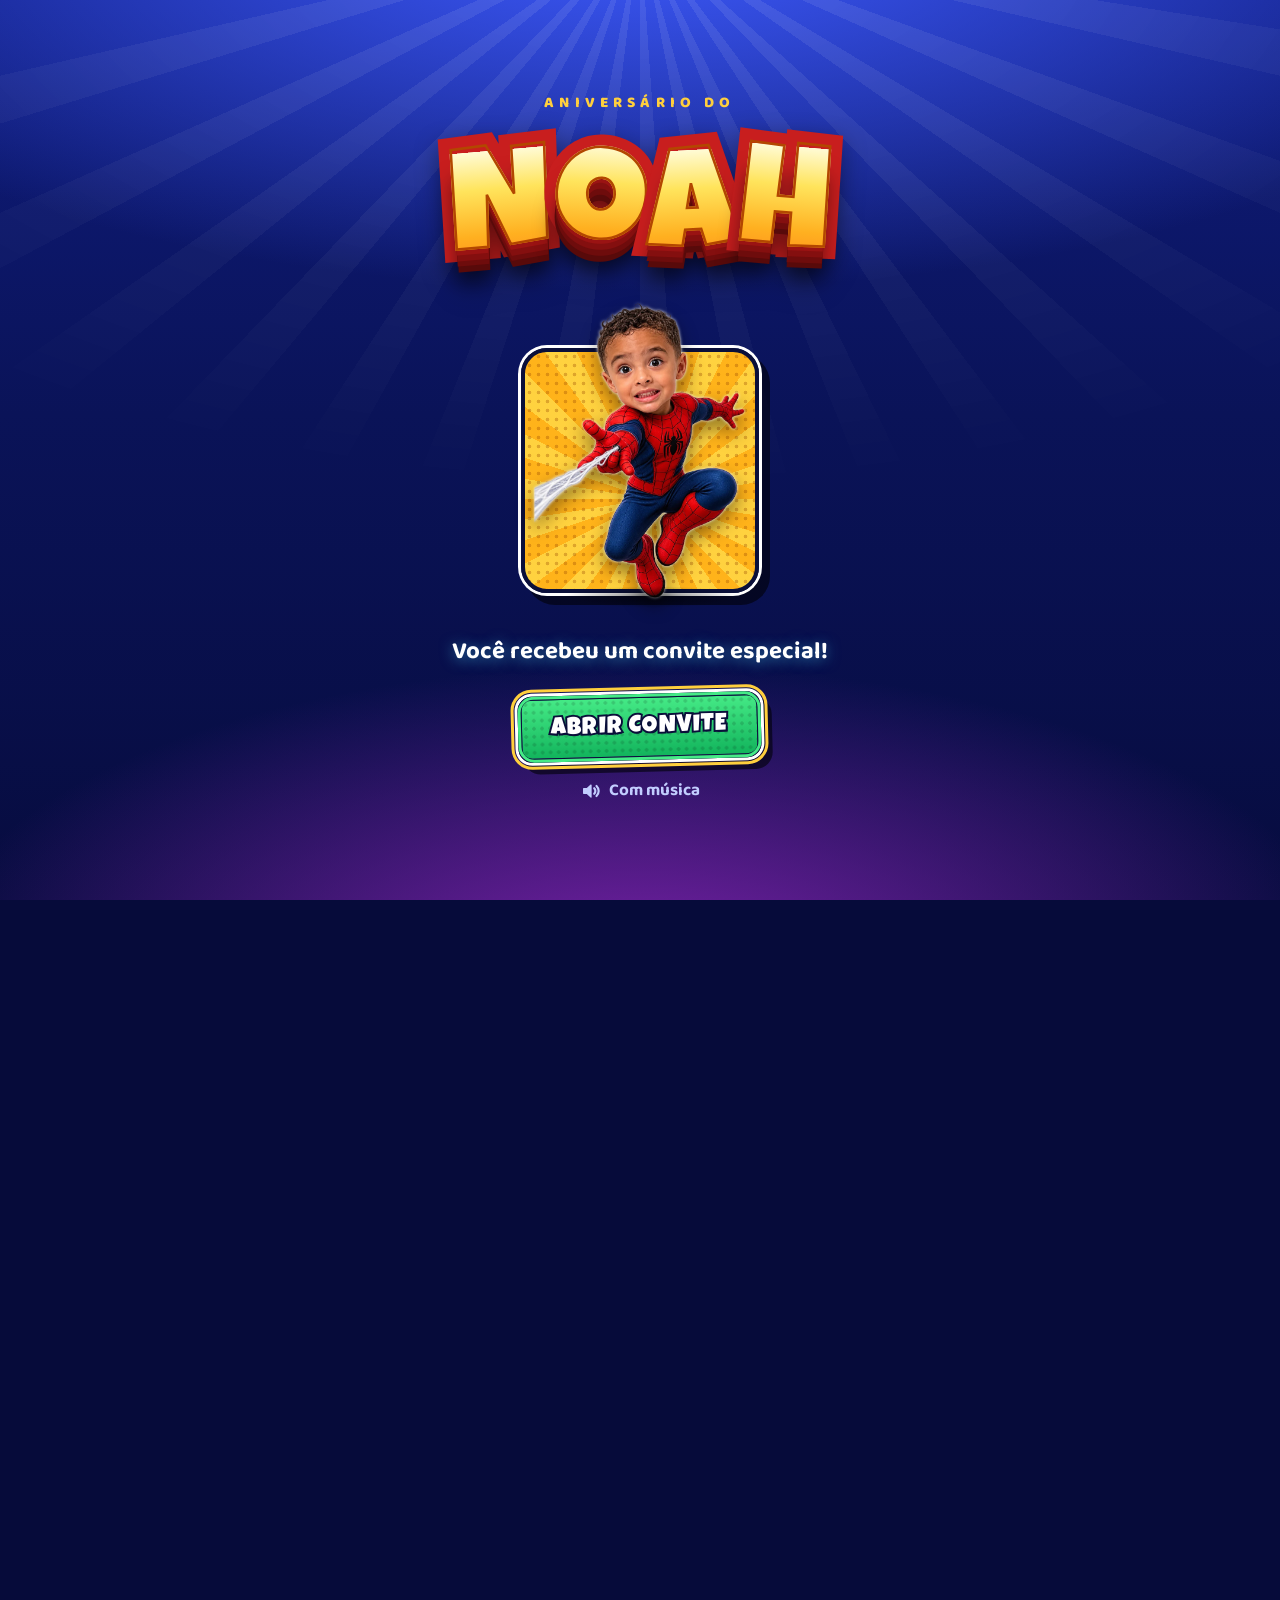
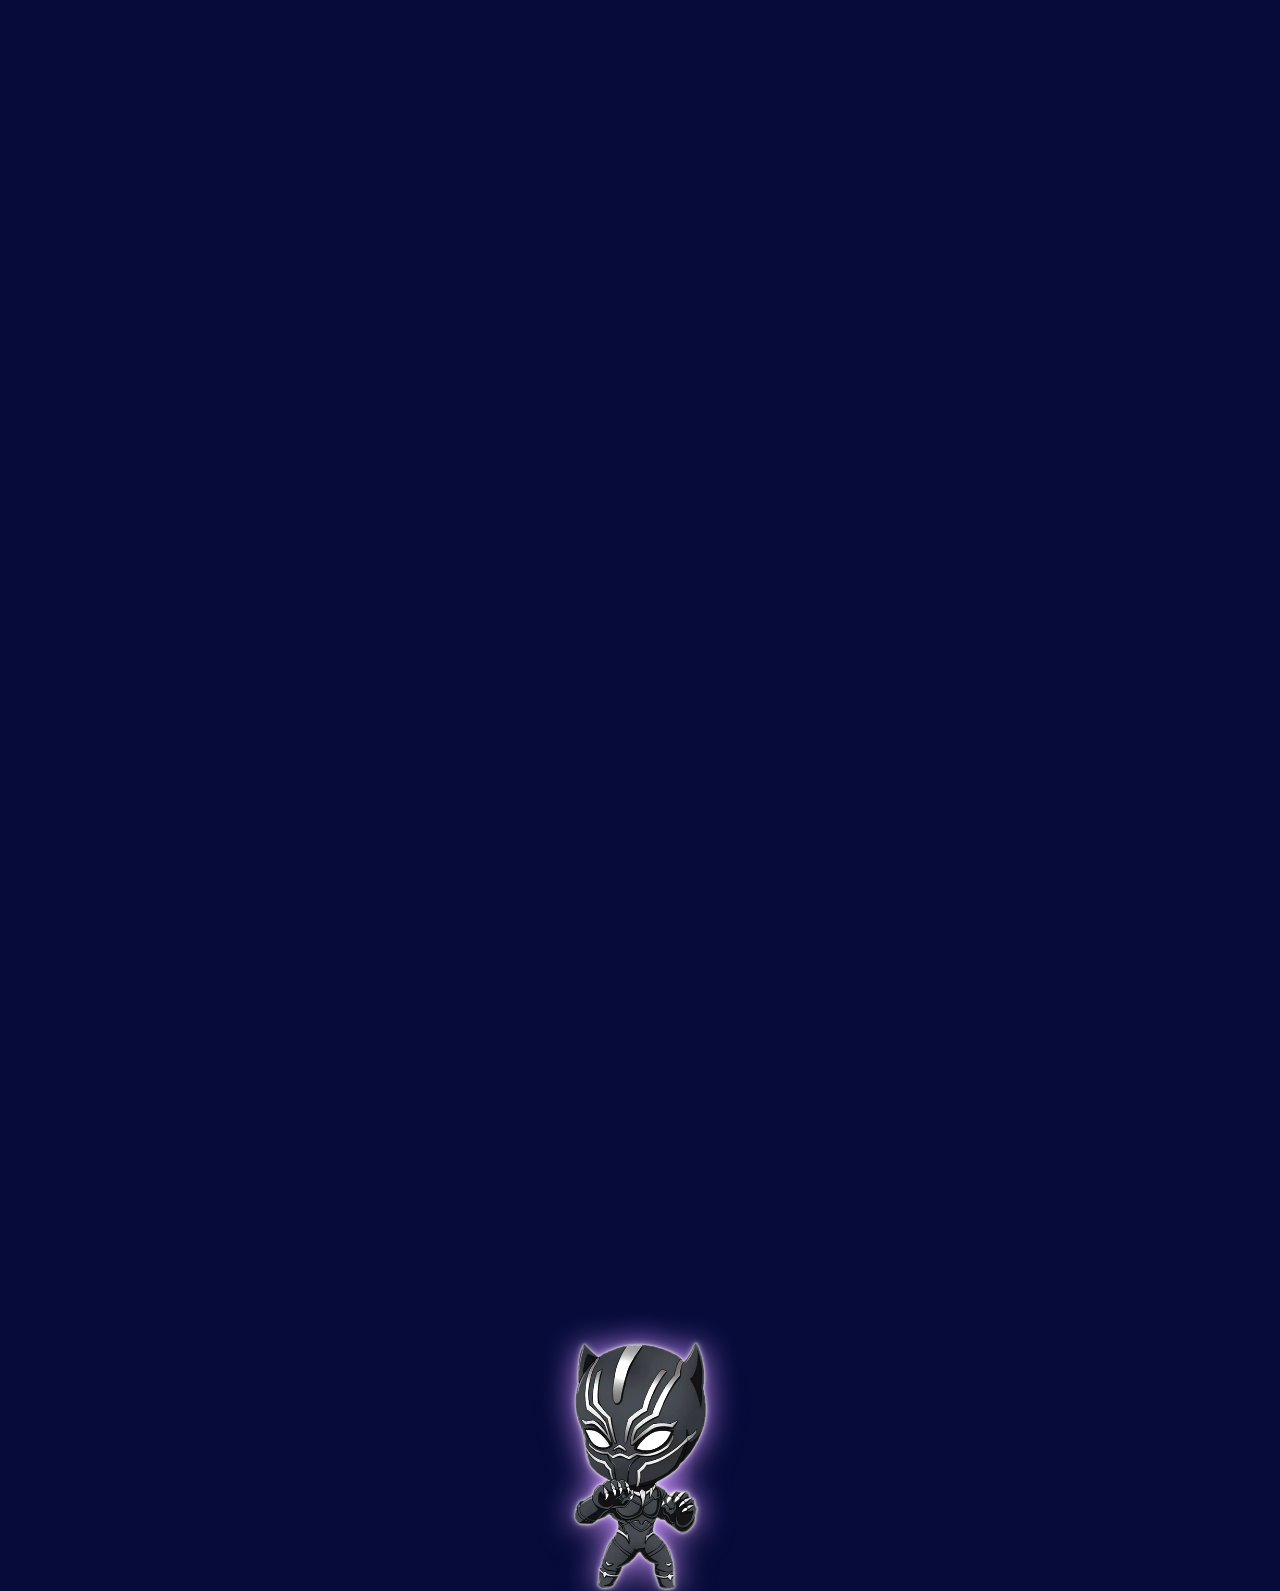
==== commit f7b330e1: "atualizações2" ====
--- a/index.html
+++ b/index.html
@@ -13,7 +13,7 @@
   <meta property="og:image" content="public/assets/images/poster.jpg">
   <link rel="icon" href="data:image/svg+xml,%3Csvg xmlns='http://www.w3.org/2000/svg' viewBox='0 0 64 64'%3E%3Ccircle cx='32' cy='32' r='30' fill='%232f5bff'/%3E%3Ccircle cx='32' cy='32' r='30' fill='none' stroke='%23ffcf3d' stroke-width='4'/%3E%3Ctext x='32' y='46' font-size='40' font-weight='900' text-anchor='middle' fill='white' font-family='Arial Black,Arial'%3E4%3C/text%3E%3C/svg%3E">
 
-  <link rel="stylesheet" href="styles.css?v=12">
+  <link rel="stylesheet" href="styles.css?v=14">
   <script>
     /* Modo "capa": 'js' esconde itens até rolar e 'wait' mostra a capa "Abrir convite" (o script.js remove 'wait').
        Se o script.js não carregar ou quebrar, após 4 s tudo volta ao modo simples (conteúdo visível, sem capa). */
@@ -260,7 +260,7 @@
 
   <div class="toast" id="toast" role="status" aria-live="polite"></div>
 
-  <script src="config.js?v=12" charset="utf-8"></script>
-  <script src="script.js?v=12" charset="utf-8" defer></script>
+  <script src="config.js?v=14" charset="utf-8"></script>
+  <script src="script.js?v=14" charset="utf-8" defer></script>
 </body>
 </html>
--- a/styles.css
+++ b/styles.css
@@ -122,7 +122,7 @@
 .stand { display: block; width: fit-content; margin: 0 auto -8px; --s: 1; height: min(50vw, 250px); }   /* Pantera em pé no rodapé */
 
 /* ---------- 4) TÍTULO: NOAH / 4 ANOS ---------- */
-.stage { padding-top: calc(env(safe-area-inset-top, 0px) + 62px); }
+.stage { padding-top: calc(env(safe-area-inset-top, 0px) + 68px); }
 .title__kicker { margin: 0 0 .25rem; font: 800 .8rem/1 var(--body); letter-spacing: .3em; text-transform: uppercase; color: var(--gold); text-shadow: 0 2px 10px rgba(0, 0, 0, .45); }
 .name {
   margin: 0; padding-top: .16em; display: flex; justify-content: center; gap: .012em;      /* padding-top: a extrusão sobe e não cobre o texto pequeno */
@@ -165,20 +165,24 @@
 /* ---------- 5) VÍDEO ---------- */
 .video { display: grid; justify-items: center; }
 .vwrap { --ar: .5625; width: 100%; }
-.vwrap.is-portrait { width: min(100%, 420px, max(280px, calc((100vh - 250px) * var(--ar) + 16px))); width: min(100%, 420px, max(280px, calc((100svh - 250px) * var(--ar) + 16px))); }
-.vhead { --nh: clamp(150px, 44vw, 196px); position: relative; z-index: 2; display: flex; align-items: flex-end; justify-content: space-between; gap: 6px; margin-bottom: calc(var(--nh) * -.04); }
-.vhead__title { padding-bottom: calc(var(--nh) * .04 + 10px); text-align: left; min-width: 0; }
-.noah-top { position: relative; flex: none; height: var(--nh); aspect-ratio: .71; margin-right: 1%; z-index: 3; }
+.vwrap.is-portrait { width: min(100%, 420px); }
+@media (min-width: 600px) {       /* telas grandes: a moldura respeita a altura da tela; no celular ela ocupa a largura toda */
+  .vwrap.is-portrait .frame { width: min(100%, max(300px, calc((100vh - 330px) * var(--ar) + 16px))); width: min(100%, max(300px, calc((100svh - 330px) * var(--ar) + 16px))); margin-inline: auto; }
+}
+.vhead { --nh: clamp(136px, 39vw, 190px); position: relative; z-index: 2; display: flex; align-items: flex-end; justify-content: space-between; gap: 6px; margin-bottom: calc(var(--nh) * -.04); }
+.vhead__title { flex: 1 1 0; padding-bottom: calc(var(--nh) * .04 + 10px); text-align: left; min-width: 0; }
+.noah-top { position: relative; flex: none; height: var(--nh); aspect-ratio: .71; margin-right: 0; z-index: 3; }
 .noah-top::before {                              /* explosão de HQ atrás do Noah */
-  content: ""; position: absolute; inset: 14% -16% 6% -16%; clip-path: var(--burst);
+  content: ""; position: absolute; inset: 14% -6% 6% -6%; clip-path: var(--burst);
   background: radial-gradient(rgba(150, 70, 0, .3) 1.6px, transparent 2.1px) 0 0 / 8px 8px, linear-gradient(160deg, #ffe27a, #ff9d1c);
   animation: glow 4.4s ease-in-out infinite alternate;
 }
 .noah-top img { position: absolute; inset: 0; width: auto; height: 100%; max-width: none; filter: drop-shadow(0 0 1.5px #fff) drop-shadow(0 7px 8px rgba(0, 0, 0, .45)); animation: float 5.2s ease-in-out infinite alternate; }
-.vhead .name { justify-content: flex-start; font-size: clamp(3.4rem, 19vw, 6.4rem); }
-.vhead .age__burst { width: clamp(46px, 12.5vw, 76px); }
-.vhead .age__num { font-size: clamp(1.8rem, 7.6vw, 3rem); }
-.vhead .age__txt { font-size: clamp(1.5rem, 6.6vw, 2.6rem); }
+.vhead .name { justify-content: flex-start; font-size: clamp(2.7rem, 15vw, 5.6rem); }
+.vhead .title__kicker { font-size: .7rem; letter-spacing: .2em; white-space: nowrap; }
+.vhead .age__burst { width: clamp(42px, 11vw, 68px); }
+.vhead .age__num { font-size: clamp(1.6rem, 6.6vw, 2.7rem); }
+.vhead .age__txt { font-size: clamp(1.35rem, 5.8vw, 2.3rem); }
 .frame {
   position: relative; z-index: 1; width: 100%; padding: 6px; border-radius: 32px;
   background: linear-gradient(135deg, #ffd84a 0%, #ff5a3c 34%, #3d63ff 68%, #4fe1ff 100%);
@@ -260,28 +264,38 @@
 }
 
 /* cards: painéis de HQ */
-.info { display: grid; gap: 14px; margin-top: calc(1.4rem + var(--gx)); }
+.info { display: grid; gap: calc(12px + var(--gx) * .3); margin-top: calc(2.2rem + var(--gx)); }
+/* cada linha: card mais estreito + herói na lateral; as linhas alternam o lado (herói à esquerda / à direita) */
+.info .slot { display: grid; align-items: center; column-gap: 8px; padding-top: 0; }
+.info .slot--left  { grid-template-columns: minmax(0, 33%) minmax(0, 1fr); }
+.info .slot--right { grid-template-columns: minmax(0, 1fr) minmax(0, 33%); }
+.info .slot > .peek { position: relative; top: auto; left: auto; right: auto; z-index: 2; width: 100%; height: calc(var(--ph) * var(--s, 1) * .82); justify-self: center; }
+.info .slot > .peek img { width: 100%; height: 100%; object-fit: contain; }
+.info .slot--left > .peek { grid-column: 1; grid-row: 1; }
+.info .slot--left > .card { grid-column: 2; grid-row: 1; }
+.info .slot--right > .card { grid-column: 1; grid-row: 1; }
+.info .slot--right > .peek { grid-column: 2; grid-row: 1; }
 .card {
-  position: relative; isolation: isolate; overflow: hidden; display: flex; align-items: center; gap: 16px; padding: 16px 18px 16px 30px;
+  position: relative; isolation: isolate; overflow: hidden; display: flex; align-items: center; gap: 10px; padding: 12px 12px 12px 26px;
   background: var(--paper); color: var(--ink-d); border: 4px solid var(--ink-d); border-radius: 16px; box-shadow: var(--sticker);
 }
 .card:nth-child(1) { rotate: -1deg; } .card:nth-child(2) { rotate: .8deg; } .card:nth-child(3) { rotate: -.6deg; }
-.card::before { content: ""; position: absolute; z-index: -1; inset: 0 auto 0 0; width: 14px; background: var(--accent); border-right: 4px solid var(--ink-d); }
+.card::before { content: ""; position: absolute; z-index: -1; inset: 0 auto 0 0; width: 12px; background: var(--accent); border-right: 4px solid var(--ink-d); }
 .card::after {                    /* retícula (halftone) no canto */
   content: ""; position: absolute; z-index: -1; inset: 0; opacity: .55;
   background: radial-gradient(var(--accent) 1.8px, transparent 2.3px) 0 0 / 11px 11px;
   -webkit-mask: radial-gradient(90% 140% at 100% 100%, #000 0, transparent 62%); mask: radial-gradient(90% 140% at 100% 100%, #000 0, transparent 62%);
 }
 .card__icon {
-  flex: none; display: grid; place-items: center; width: 68px; height: 68px; border: 4px solid var(--ink-d); border-radius: 50%;
+  flex: none; display: grid; place-items: center; width: 52px; height: 52px; border: 4px solid var(--ink-d); border-radius: 50%;
   background: radial-gradient(rgba(0, 0, 0, .16) 1.5px, transparent 2px) 0 0 / 7px 7px, var(--accent); box-shadow: 3px 4px 0 var(--ink-d);
 }
-.card__icon svg { width: 46px; height: 46px; }
+.card__icon svg { width: 34px; height: 34px; }
 .card h3 {
-  display: inline-block; margin: 0 0 .4rem; padding: .1em .75em .16em; font: 400 .98rem/1.1 var(--display); letter-spacing: .07em;
+  display: inline-block; margin: 0 0 .3rem; padding: .1em .65em .14em; font: 400 .86rem/1.1 var(--display); letter-spacing: .07em;
   color: var(--tagc, #fff); background: var(--accent); border: 3px solid var(--ink-d); transform: skewX(-9deg) rotate(-1.5deg);
 }
-.card p { margin: 0; font: 800 1.2rem/1.15 var(--body); color: var(--ink-d); text-transform: uppercase; overflow-wrap: anywhere; }
+.card p { margin: 0; font: 800 1.02rem/1.15 var(--body); color: var(--ink-d); text-transform: uppercase; overflow-wrap: anywhere; }
 
 /* confirmação: balão de fala */
 .rsvp { margin-top: 2rem; text-align: center; }
@@ -398,9 +412,6 @@
 
 /* ---------- 9) TELAS MAIORES ---------- */
 @media (min-width: 720px) {
-  .info { grid-template-columns: repeat(3, 1fr); gap: 26px; }
-  .card { flex-direction: column; text-align: center; padding: 34px 14px 22px; gap: 12px; }
-  .card::before { inset: 0 0 auto 0; width: auto; height: 16px; border-right: 0; border-bottom: 4px solid var(--ink-d); }
   .map__canvas { height: 250px; }
   .frame { padding: 8px; border-radius: 38px; }
   .player { border-radius: 30px; }
@@ -413,7 +424,6 @@
   .vhead .age__burst { width: 60px; }
   .vhead .age__num { font-size: 2.3rem; }
   .vhead .age__txt { font-size: 2rem; }
-  .vwrap.is-portrait { width: min(100%, 420px, max(300px, calc((100vh - 330px) * var(--ar) + 16px))); width: min(100%, 420px, max(300px, calc((100svh - 330px) * var(--ar) + 16px))); }
 }
 
 /* ---------- CAPA DE ENTRADA ("Abrir convite") — garante que a música comece já na abertura ---------- */
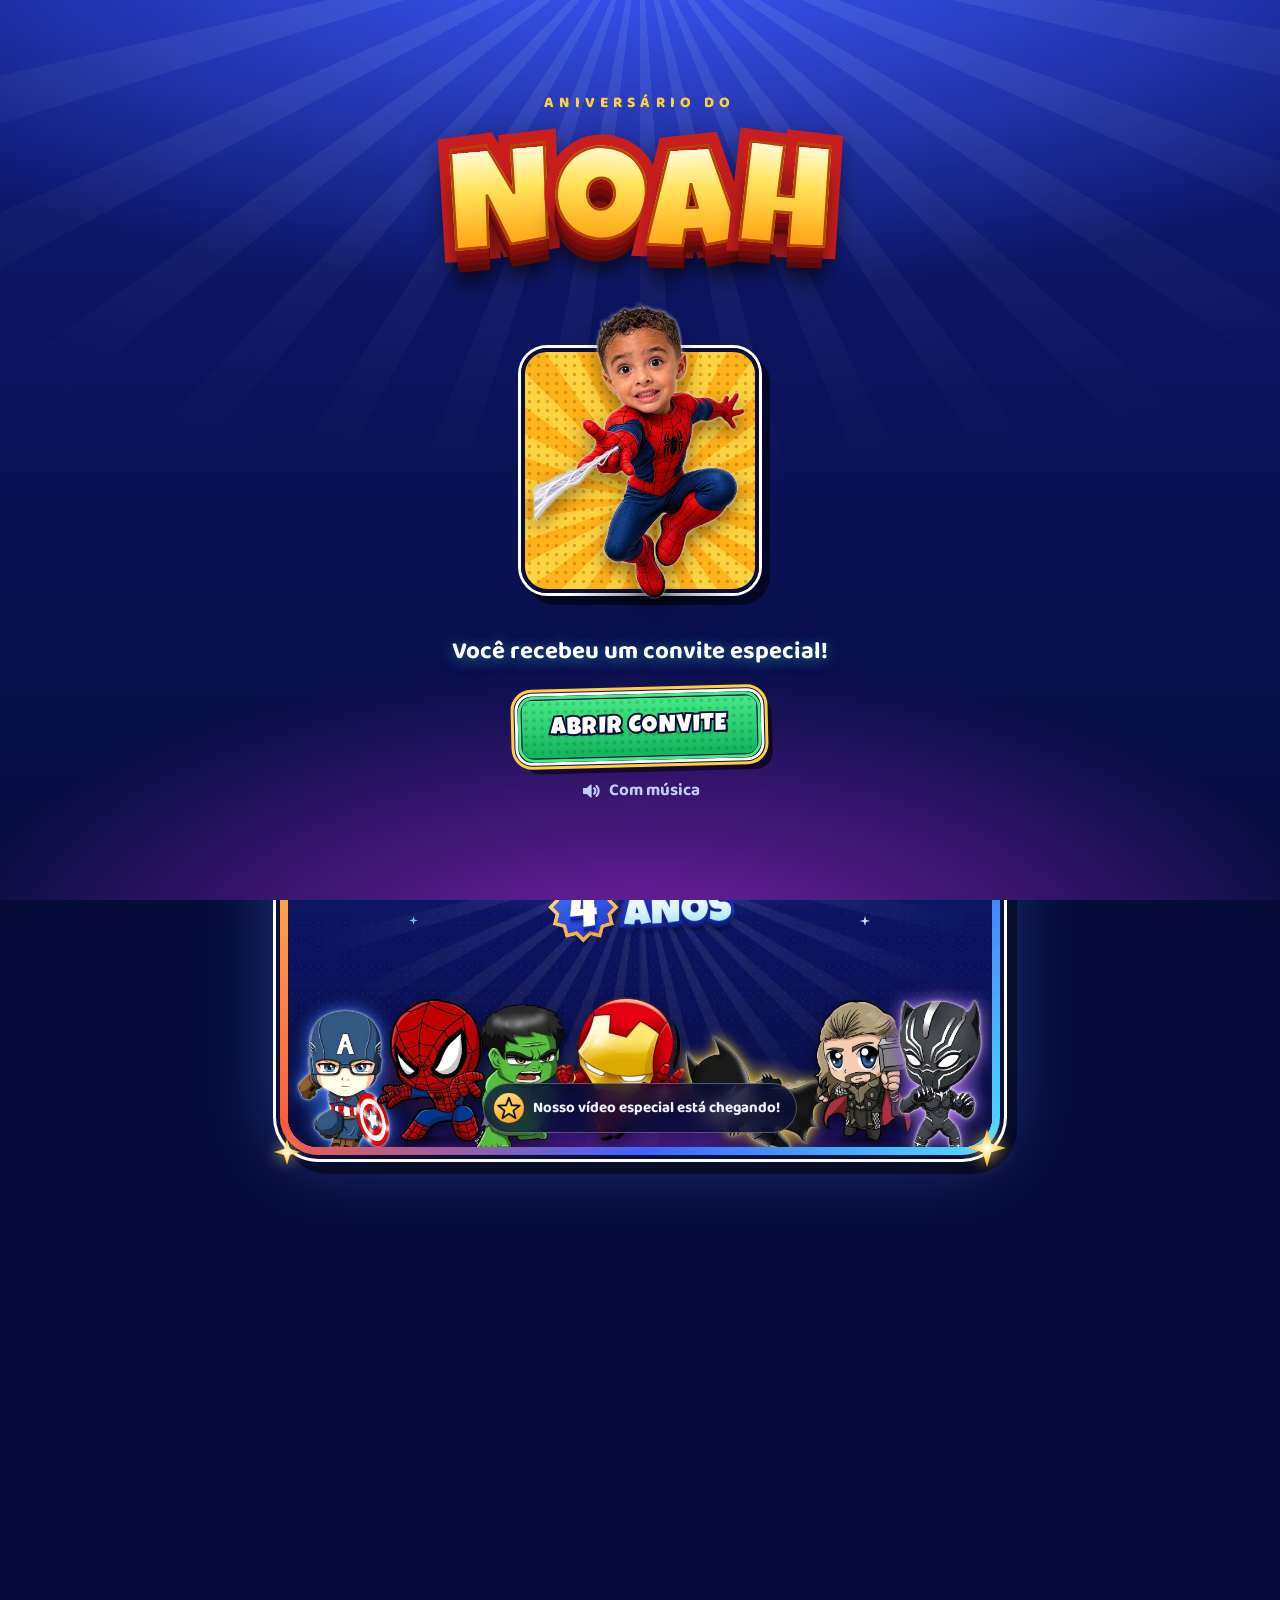
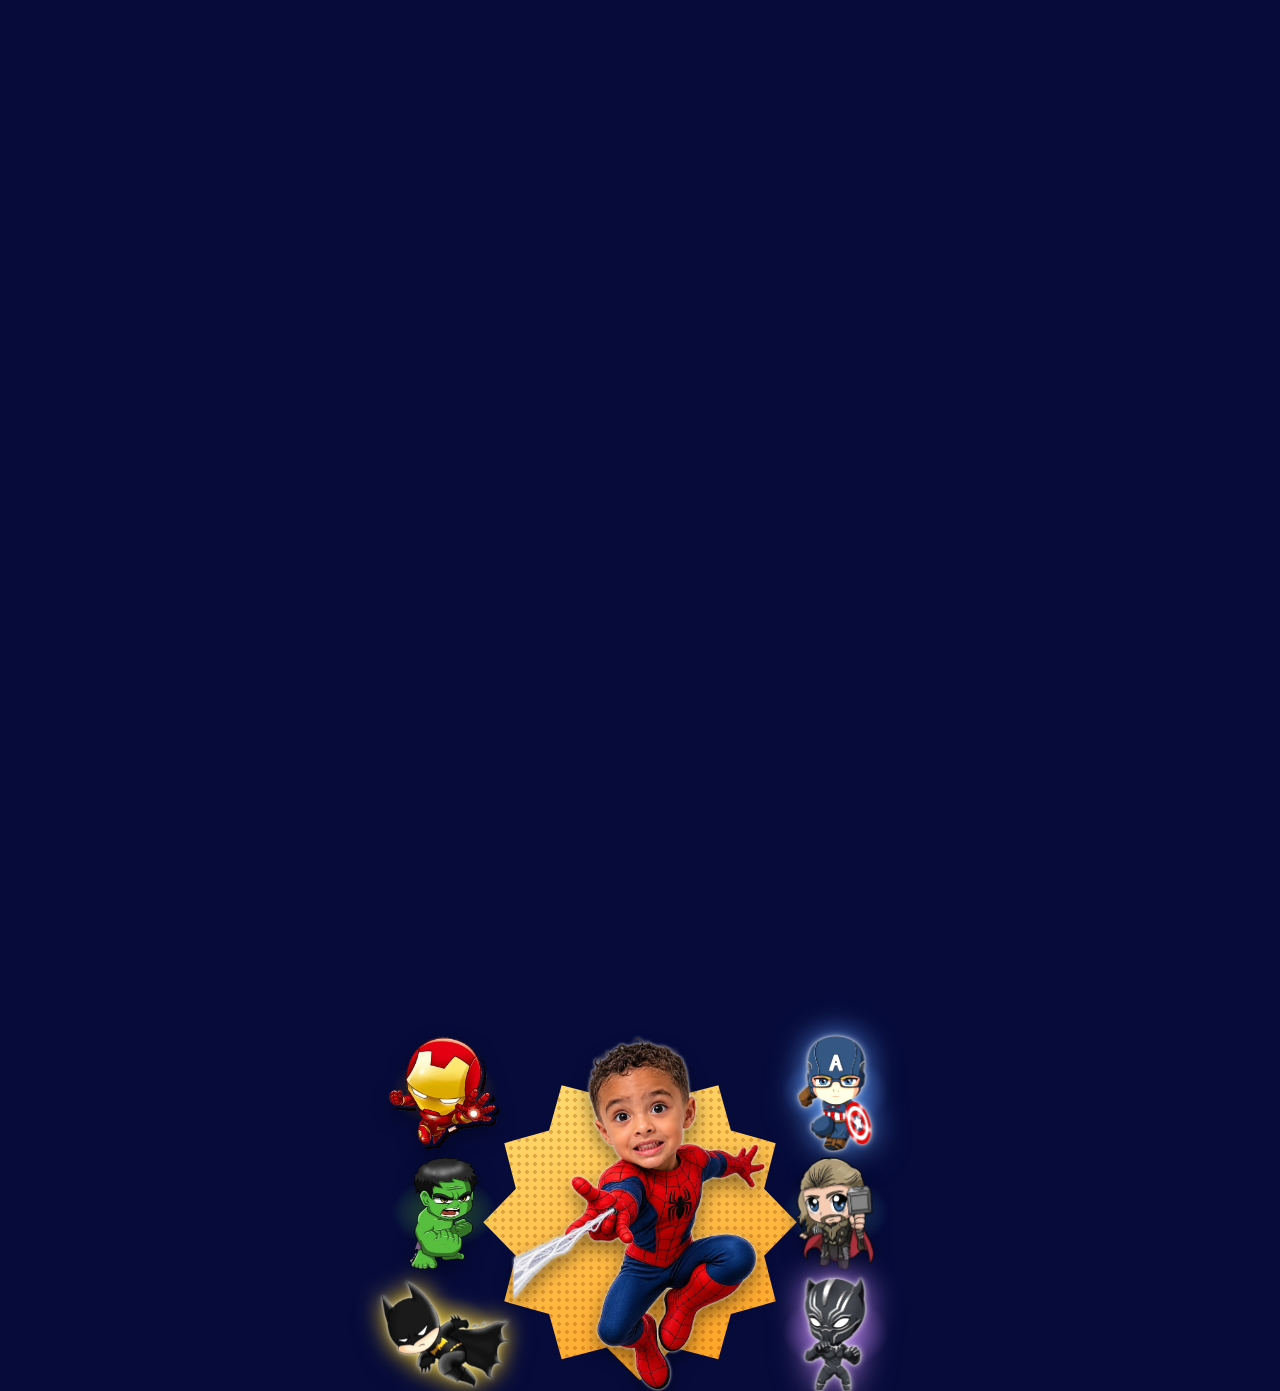
==== commit 341e32d8: "atualizações3" ====
--- a/index.html
+++ b/index.html
@@ -13,7 +13,7 @@
   <meta property="og:image" content="public/assets/images/poster.jpg">
   <link rel="icon" href="data:image/svg+xml,%3Csvg xmlns='http://www.w3.org/2000/svg' viewBox='0 0 64 64'%3E%3Ccircle cx='32' cy='32' r='30' fill='%232f5bff'/%3E%3Ccircle cx='32' cy='32' r='30' fill='none' stroke='%23ffcf3d' stroke-width='4'/%3E%3Ctext x='32' y='46' font-size='40' font-weight='900' text-anchor='middle' fill='white' font-family='Arial Black,Arial'%3E4%3C/text%3E%3C/svg%3E">
 
-  <link rel="stylesheet" href="styles.css?v=14">
+  <link rel="stylesheet" href="styles.css?v=18">
   <script>
     /* Modo "capa": 'js' esconde itens até rolar e 'wait' mostra a capa "Abrir convite" (o script.js remove 'wait').
        Se o script.js não carregar ou quebrar, após 4 s tudo volta ao modo simples (conteúdo visível, sem capa). */
@@ -72,32 +72,53 @@
 
   <main id="convite" class="page">
 
-    <!-- ===================== 1) VÍDEO (primeiro) + NOME ===================== -->
-    <!--
-      HERÓIS (imagens em public/assets/heroes/): ficam ao fundo, espiando por trás dos blocos da página.
-      Para trocar um herói, coloque a nova imagem em tools/heroes-originais/<nome>.png|jpg e rode
-      `python tools/process-heroes.py` (remove o fundo e gera os .webp), ou substitua o .webp em public/assets/heroes/.
-    -->
-    <div class="stage">
+    <!-- ===================== 1) TOPO: NOME ===================== -->
+    <header class="top">
+      <p class="title__kicker">Aniversário do</p>
+      <h1 class="name" aria-label="Noah">
+          <span class="ch" data-c="N" style="--k:0;--r:-5deg;--y:.02em" aria-hidden="true">N</span><span class="ch" data-c="O" style="--k:1;--r:3deg;--y:-.02em" aria-hidden="true">O</span><span class="ch" data-c="A" style="--k:2;--r:-3deg;--y:.02em" aria-hidden="true">A</span><span class="ch" data-c="H" style="--k:3;--r:5deg;--y:-.01em" aria-hidden="true">H</span>
+        </h1>
+      <div class="age" aria-label="4 anos">
+          <span class="age__burst" aria-hidden="true"><span class="age__num">4</span></span>
+          <span class="age__txt" data-c="ANOS" aria-hidden="true">ANOS</span>
+        </div>
+    </header>
+
+    <!-- ===================== 2) NOAH (grande, no centro) + SUPER-HERÓIS (menores, nas laterais) =====================
+         Trocar um herói: coloque a nova imagem em tools/heroes-originais/<nome>.png|jpg e rode `python tools/process-heroes.py`,
+         ou substitua o .webp em public/assets/heroes/. A mesma composição se repete no rodapé. -->
+    <section class="lineup" aria-label="Noah e os super-heróis">
+        <div class="lineup__side">
+          <div class="hero hero--ironman" style="--glow:#ffb020">
+            <img src="public/assets/heroes/ironman.webp" srcset="public/assets/heroes/ironman-s.webp 360w, public/assets/heroes/ironman.webp 542w" sizes="(min-width: 720px) 130px, 25vw" width="542" height="548" alt="Homem de Ferro infantil com a mão pronta para disparar" decoding="async">
+          </div>
+          <div class="hero hero--hulk" style="--glow:#7cff4a">
+            <img src="public/assets/heroes/hulk.webp" width="288" height="453" alt="Hulk infantil de punhos fechados" decoding="async">
+          </div>
+          <div class="hero hero--batman" style="--glow:#ffd83a">
+            <img src="public/assets/heroes/batman.webp" srcset="public/assets/heroes/batman-s.webp 360w, public/assets/heroes/batman.webp 411w" sizes="(min-width: 720px) 130px, 25vw" width="411" height="348" alt="Batman infantil voando com a capa aberta" decoding="async">
+          </div>
+        </div>
+        <div class="lineup__noah">
+          <img src="public/assets/images/noah-spider-s.webp" srcset="public/assets/images/noah-spider-s.webp 398w, public/assets/images/noah-spider.webp 711w" sizes="(min-width: 720px) 250px, 54vw" width="398" height="560" alt="Noah vestido de Homem-Aranha, lançando teia" fetchpriority="high" decoding="async">
+        </div>
+        <div class="lineup__side">
+          <div class="hero hero--captain" style="--glow:#5f9bff">
+            <img src="public/assets/heroes/captain.webp" srcset="public/assets/heroes/captain-s.webp 305w, public/assets/heroes/captain.webp 441w" sizes="(min-width: 720px) 130px, 25vw" width="441" height="695" alt="Capitão América infantil com o escudo" decoding="async">
+          </div>
+          <div class="hero hero--thor" style="--glow:#6fd6ff">
+            <img src="public/assets/heroes/thor.webp" srcset="public/assets/heroes/thor-s.webp 339w, public/assets/heroes/thor.webp 442w" sizes="(min-width: 720px) 130px, 25vw" width="442" height="626" alt="Thor infantil com o martelo Mjölnir" decoding="async">
+          </div>
+          <div class="hero hero--panther" style="--glow:#c58cff">
+            <img src="public/assets/heroes/panther.webp" srcset="public/assets/heroes/panther-s.webp 259w, public/assets/heroes/panther.webp 475w" sizes="(min-width: 720px) 130px, 25vw" width="475" height="880" alt="Pantera Negra infantil em posição de luta" decoding="async">
+          </div>
+        </div>
+      </section>
+
+    <!-- ===================== 3) VÍDEO ===================== -->
     <section class="video" aria-labelledby="video-title">
       <h2 id="video-title" class="sr-only">Vídeo de aniversário do Noah</h2>
       <div class="vwrap is-portrait" id="vwrap">
-        <header class="vhead">
-          <div class="vhead__title">
-            <p class="title__kicker">Aniversário do</p>
-            <h1 class="name" aria-label="Noah">
-          <span class="ch" data-c="N" style="--k:0;--r:-5deg;--y:.02em" aria-hidden="true">N</span><span class="ch" data-c="O" style="--k:1;--r:3deg;--y:-.02em" aria-hidden="true">O</span><span class="ch" data-c="A" style="--k:2;--r:-3deg;--y:.02em" aria-hidden="true">A</span><span class="ch" data-c="H" style="--k:3;--r:5deg;--y:-.01em" aria-hidden="true">H</span>
-        </h1>
-            <div class="age" aria-label="4 anos">
-          <span class="age__burst" aria-hidden="true"><span class="age__num">4</span></span>
-          <span class="age__txt" data-c="ANOS" aria-hidden="true">ANOS</span>
-        </div>
-          </div>
-          <div class="noah-top">
-            <img src="public/assets/images/noah-spider-s.webp" srcset="public/assets/images/noah-spider-s.webp 398w, public/assets/images/noah-spider.webp 711w" sizes="(min-width: 720px) 190px, 42vw" width="398" height="560" alt="Noah vestido de Homem-Aranha, lançando teia" fetchpriority="high" decoding="async">
-          </div>
-        </header>
-
       <!-- >>> ONDE COLOCAR O VÍDEO: public/assets/video/aniversario.mp4  (caminho definido em config.js) <<< -->
       <div class="frame" id="frame">
         <i class="frame__star frame__star--tl" aria-hidden="true"></i>
@@ -135,7 +156,6 @@
       </div>
       </div>
     </section>
-    </div><!-- /stage -->
 
     <div class="intro">
       <p class="tagline reveal">Uma aventura heroica está começando!</p>
@@ -150,61 +170,36 @@
         </div>
     </div>
 
-    <div class="slot slot--left invited-slot reveal" style="--s:1">
-      <div class="hero hero--spiderman peek" style="--glow:#ff3b4e">
-        <img src="public/assets/heroes/spiderman.webp" width="352" height="447" alt="Homem-Aranha infantil em posição de ataque" fetchpriority="high" decoding="async">
-        </div>
-      <p class="invited"><span>Você está convidado!</span></p>
-    </div>
-
-    <!-- ===================== 3) INFORMAÇÕES DA FESTA ===================== -->
+    <p class="invited reveal"><span>Você está convidado!</span></p>
+
+    <!-- ===================== 4) INFORMAÇÕES DA FESTA ===================== -->
     <section class="info" aria-label="Informações da festa">
-      <div class="slot slot--right reveal" style="--d:0s;--s:1.02">
-        <div class="hero hero--ironman peek" style="--glow:#ffb020">
-          <img src="public/assets/heroes/ironman.webp" srcset="public/assets/heroes/ironman-s.webp 360w, public/assets/heroes/ironman.webp 542w" sizes="(min-width:1280px) 240px, 30vw" width="542" height="548" alt="Homem de Ferro infantil com a mão pronta para disparar" decoding="async">
-        </div>
-        <article class="card" style="--accent:#e11d3f;--tagc:#fff">
+      <article class="card reveal" style="--d:0s;--accent:#e11d3f;--tagc:#fff">
         <span class="card__icon" aria-hidden="true">
           <svg viewBox="0 0 64 64"><g stroke="#0a0f3a" stroke-width="3.6" stroke-linejoin="round" stroke-linecap="round"><rect x="8" y="12" width="48" height="45" rx="7" fill="#fff"/><path d="M8 19a7 7 0 0 1 7-7h34a7 7 0 0 1 7 7v10H8z" fill="#ffc41f"/><path d="M21 5v14M43 5v14" fill="none" stroke-width="6"/><path d="M19 39h7M30 39h7M41 39h4M19 48h7M30 48h7" fill="none" stroke="#e11d3f" stroke-width="4.4"/></g></svg>
         </span>
         <div class="card__body"><h3>DATA</h3><p data-field="data">DATA A DEFINIR</p></div>
       </article>
-      </div>
-      <div class="slot slot--left reveal" style="--d:.1s;--s:1.06">
-        <div class="hero hero--hulk peek" style="--glow:#7cff4a">
-          <img src="public/assets/heroes/hulk.webp" width="288" height="453" alt="Hulk infantil de punhos fechados" decoding="async">
-        </div>
-        <article class="card" style="--accent:#ffc41f;--tagc:#0a0f3a">
+      <article class="card reveal" style="--d:.1s;--accent:#ffc41f;--tagc:#0a0f3a">
         <span class="card__icon" aria-hidden="true">
           <svg viewBox="0 0 64 64"><g stroke="#0a0f3a" stroke-width="3.6" stroke-linejoin="round" stroke-linecap="round"><circle cx="15" cy="15" r="8" fill="#e11d3f"/><circle cx="49" cy="15" r="8" fill="#e11d3f"/><circle cx="32" cy="35" r="23" fill="#fff"/><path d="M32 35V21M32 35l10 7" fill="none" stroke-width="5"/><circle cx="32" cy="35" r="2.4" fill="#0a0f3a"/></g></svg>
         </span>
         <div class="card__body"><h3>HORÁRIO</h3><p data-field="horario">HORÁRIO A DEFINIR</p></div>
       </article>
-      </div>
-      <div class="slot slot--right reveal" style="--d:.2s;--s:.86">
-        <div class="hero hero--batman peek" style="--glow:#ffd83a">
-          <img src="public/assets/heroes/batman.webp" srcset="public/assets/heroes/batman-s.webp 360w, public/assets/heroes/batman.webp 411w" sizes="(min-width:1280px) 260px, 34vw" width="411" height="348" alt="Batman infantil voando com a capa aberta" decoding="async">
-        </div>
-        <article class="card" style="--accent:#2352e0;--tagc:#fff">
+      <article class="card reveal" style="--d:.2s;--accent:#2352e0;--tagc:#fff">
         <span class="card__icon" aria-hidden="true">
           <svg viewBox="0 0 64 64"><g stroke="#0a0f3a" stroke-width="3.6" stroke-linejoin="round" stroke-linecap="round"><path d="M32 4C20 4 11 13 11 25c0 15 21 35 21 35s21-20 21-35C53 13 44 4 32 4Z" fill="#e11d3f"/><circle cx="32" cy="25" r="9" fill="#fff"/></g></svg>
         </span>
         <div class="card__body"><h3>LOCAL</h3><p data-field="local">LOCAL A DEFINIR</p></div>
       </article>
-      </div>
-    </section>
-
-    <!-- ===================== 4) CONFIRMAÇÃO ===================== -->
+    </section>
+
+    <!-- ===================== 5) CONFIRMAÇÃO ===================== -->
     <section class="rsvp reveal" aria-labelledby="rsvp-title">
-      <div class="slot slot--left" style="--s:1">
-        <div class="hero hero--captain peek" style="--glow:#5f9bff">
-          <img src="public/assets/heroes/captain.webp" srcset="public/assets/heroes/captain-s.webp 305w, public/assets/heroes/captain.webp 441w" sizes="(min-width:1280px) 190px, 28vw" width="441" height="695" alt="Capitão América infantil com o escudo" decoding="async">
-        </div>
       <div class="bubble">
         <h2 id="rsvp-title" class="bubble__title">Confirme sua <em>presença</em></h2>
         <p class="rsvp__sub">Toque no botão e avise a gente pelo WhatsApp.</p>
         <i class="bubble__tail" aria-hidden="true"></i>
-      </div>
       </div>
       <!-- o link vem de config.js (whatsappLink) -->
       <a class="btn btn--hero" id="rsvp" href="#" rel="noopener">
@@ -213,13 +208,9 @@
       </a>
     </section>
 
-    <!-- ===================== 5) LOCALIZAÇÃO ===================== -->
+    <!-- ===================== 6) LOCALIZAÇÃO ===================== -->
     <section class="map reveal" aria-labelledby="map-title">
       <h2 id="map-title" class="tag">Como chegar</h2>
-      <div class="slot slot--right" style="--s:1">
-        <div class="hero hero--thor peek" style="--glow:#6fd6ff">
-          <img src="public/assets/heroes/thor.webp" srcset="public/assets/heroes/thor-s.webp 339w, public/assets/heroes/thor.webp 442w" sizes="(min-width:1280px) 200px, 30vw" width="442" height="626" alt="Thor infantil com o martelo Mjölnir" decoding="async">
-        </div>
       <div class="map__canvas" id="mapCanvas">
         <svg class="map__art" viewBox="0 0 600 260" preserveAspectRatio="xMidYMid slice" aria-hidden="true" focusable="false">
           <defs><pattern id="ht" width="10" height="10" patternUnits="userSpaceOnUse"><circle cx="2.5" cy="2.5" r="1.6" fill="#ff9d2e" opacity=".5"/></pattern></defs>
@@ -235,7 +226,6 @@
         </svg>
         <p class="map__text" data-field="localizacaoTexto">LOCALIZAÇÃO_AQUI</p>
       </div>
-      </div>
       <!-- o link vem de config.js (localizacaoUrl) -->
       <a class="btn btn--blue" id="mapBtn" href="#" rel="noopener">
         <svg viewBox="0 0 24 24" aria-hidden="true"><path fill="currentColor" d="M12 2a7 7 0 0 0-7 7c0 5.2 7 13 7 13s7-7.8 7-13a7 7 0 0 0-7-7Zm0 9.5A2.5 2.5 0 1 1 12 6.5a2.5 2.5 0 0 1 0 5Z"/></svg>
@@ -243,12 +233,36 @@
       </a>
     </section>
 
-    <!-- ===================== 6) RODAPÉ: PERSONAGENS ===================== -->
+    <!-- ===================== 7) FINAL: NOAH + SUPER-HERÓIS DE NOVO ===================== -->
     <footer class="foot">
       <p class="foot__msg reveal">Te esperamos para essa aventura!</p>
-      <div class="hero hero--panther peek stand" style="--glow:#c58cff">
-          <img src="public/assets/heroes/panther.webp" srcset="public/assets/heroes/panther-s.webp 259w, public/assets/heroes/panther.webp 475w" sizes="(min-width:1280px) 170px, 22vw" width="475" height="880" alt="Pantera Negra infantil em posição de luta" decoding="async">
-        </div>
+      <section class="lineup lineup--end" aria-hidden="true">
+        <div class="lineup__side">
+          <div class="hero hero--ironman" style="--glow:#ffb020">
+            <img src="public/assets/heroes/ironman.webp" srcset="public/assets/heroes/ironman-s.webp 360w, public/assets/heroes/ironman.webp 542w" sizes="(min-width: 720px) 130px, 25vw" width="542" height="548" alt="" decoding="async">
+          </div>
+          <div class="hero hero--hulk" style="--glow:#7cff4a">
+            <img src="public/assets/heroes/hulk.webp" width="288" height="453" alt="" decoding="async">
+          </div>
+          <div class="hero hero--batman" style="--glow:#ffd83a">
+            <img src="public/assets/heroes/batman.webp" srcset="public/assets/heroes/batman-s.webp 360w, public/assets/heroes/batman.webp 411w" sizes="(min-width: 720px) 130px, 25vw" width="411" height="348" alt="" decoding="async">
+          </div>
+        </div>
+        <div class="lineup__noah">
+          <img src="public/assets/images/noah-spider-s.webp" srcset="public/assets/images/noah-spider-s.webp 398w, public/assets/images/noah-spider.webp 711w" sizes="(min-width: 720px) 250px, 54vw" width="398" height="560" alt="" decoding="async">
+        </div>
+        <div class="lineup__side">
+          <div class="hero hero--captain" style="--glow:#5f9bff">
+            <img src="public/assets/heroes/captain.webp" srcset="public/assets/heroes/captain-s.webp 305w, public/assets/heroes/captain.webp 441w" sizes="(min-width: 720px) 130px, 25vw" width="441" height="695" alt="" decoding="async">
+          </div>
+          <div class="hero hero--thor" style="--glow:#6fd6ff">
+            <img src="public/assets/heroes/thor.webp" srcset="public/assets/heroes/thor-s.webp 339w, public/assets/heroes/thor.webp 442w" sizes="(min-width: 720px) 130px, 25vw" width="442" height="626" alt="" decoding="async">
+          </div>
+          <div class="hero hero--panther" style="--glow:#c58cff">
+            <img src="public/assets/heroes/panther.webp" srcset="public/assets/heroes/panther-s.webp 259w, public/assets/heroes/panther.webp 475w" sizes="(min-width: 720px) 130px, 25vw" width="475" height="880" alt="" decoding="async">
+          </div>
+        </div>
+      </section>
     </footer>
   </main>
 
@@ -260,7 +274,7 @@
 
   <div class="toast" id="toast" role="status" aria-live="polite"></div>
 
-  <script src="config.js?v=14" charset="utf-8"></script>
-  <script src="script.js?v=14" charset="utf-8" defer></script>
+  <script src="config.js?v=18" charset="utf-8"></script>
+  <script src="script.js?v=18" charset="utf-8" defer></script>
 </body>
 </html>
--- a/styles.css
+++ b/styles.css
@@ -34,7 +34,7 @@
 :focus-visible { outline: 3px solid var(--gold); outline-offset: 4px; border-radius: 8px; }
 
 .page { position: relative; z-index: 2; display: flow-root; overflow-x: clip; max-width: 100%; }
-.stage, .invited, .info, .rsvp, .map { width: var(--w); margin-inline: auto; }
+.top, .invited, .info, .rsvp, .map, .intro { width: var(--w); margin-inline: auto; }
 
 /* ---------- 2) FUNDO CINEMATOGRÁFICO ---------- */
 .bg {
@@ -111,22 +111,26 @@
 .hero--thor      { --s: 1;    --fd: 5.2s; }
 .hero--panther   { --s: 1.08; --fd: 6.0s; }
 
-/* "slot": o herói fica POR CIMA do bloco, mas com espaço próprio reservado: só ~6% da altura encosta na borda do bloco (nunca no texto).
-   Quanto mais estreita a tela, mais os heróis se afastam e mais a página se estica na vertical. */
-.slot { position: relative; padding-top: calc(var(--ph) * var(--s, 1) * .94 + var(--gx)); }
-.slot > .peek { position: absolute; top: 0; z-index: 3; }
-.slot > :not(.peek) { position: relative; z-index: 1; }
-.slot--right > .peek { right: 6%; }
-.slot--left > .peek { left: 6%; }
-.invited-slot { width: var(--w); margin: calc(1.6rem + var(--gx)) auto 0; }
-.stand { display: block; width: fit-content; margin: 0 auto -8px; --s: 1; height: min(50vw, 250px); }   /* Pantera em pé no rodapé */
+/* ---------- FILEIRA: Noah grande no centro, super-heróis menores nas laterais (topo e final da página) ---------- */
+.lineup { width: min(calc(100% - 12px), 520px); margin: 1rem auto 0; display: grid; grid-template-columns: minmax(0, 1fr) minmax(0, 1.95fr) minmax(0, 1fr); align-items: stretch; column-gap: 4px; position: relative; }
+.lineup__noah { position: relative; display: grid; place-items: end center; min-width: 0; }
+.lineup__noah::before {                            /* explosão de HQ atrás do Noah (vai um pouco para trás dos heróis) */
+  content: ""; position: absolute; inset: 8% -12% 3% -12%; clip-path: var(--burst);
+  background: radial-gradient(rgba(150, 70, 0, .3) 1.6px, transparent 2.1px) 0 0 / 8px 8px, linear-gradient(160deg, #ffe27a, #ff9d1c);
+  animation: burst-pulse 4.4s ease-in-out infinite alternate;
+}
+.lineup__noah img { position: relative; display: block; width: 100%; height: auto; filter: drop-shadow(0 0 1.5px #fff) drop-shadow(0 8px 9px rgba(0, 0, 0, .45)); animation: float 5.2s ease-in-out infinite alternate; }
+.lineup__side { position: relative; z-index: 2; display: grid; grid-template-rows: repeat(3, minmax(0, 1fr)); gap: 6px; min-width: 0; height: 100%; }
+.lineup__side .hero { --fa: -4px; position: relative; width: 100%; height: 100%; min-height: 0; }
+.lineup__side .hero img { position: absolute; inset: 0; width: 100%; height: 100%; object-fit: contain; }
+.lineup--end { margin-top: .6rem; }
 
 /* ---------- 4) TÍTULO: NOAH / 4 ANOS ---------- */
-.stage { padding-top: calc(env(safe-area-inset-top, 0px) + 68px); }
-.title__kicker { margin: 0 0 .25rem; font: 800 .8rem/1 var(--body); letter-spacing: .3em; text-transform: uppercase; color: var(--gold); text-shadow: 0 2px 10px rgba(0, 0, 0, .45); }
+.top { padding-top: calc(env(safe-area-inset-top, 0px) + 66px); text-align: center; }
+.title__kicker { margin: 0 0 .3rem; font: 800 .8rem/1 var(--body); letter-spacing: .3em; text-transform: uppercase; color: var(--gold); text-shadow: 0 2px 10px rgba(0, 0, 0, .45); }
 .name {
-  margin: 0; padding-top: .16em; display: flex; justify-content: center; gap: .012em;      /* padding-top: a extrusão sobe e não cobre o texto pequeno */
-  font: 400 clamp(4rem, 25vw, 12rem)/.95 var(--display);
+  margin: 0 auto; padding-top: .16em; display: flex; justify-content: center; gap: .012em;      /* padding-top: a extrusão sobe e não cobre o texto pequeno */
+  font: 400 clamp(3.6rem, 22vw, 8rem)/.95 var(--display);
   filter: drop-shadow(0 .05em .08em rgba(0, 0, 0, .4));
 }
 .ch { position: relative; display: inline-block; color: transparent; transform: translateY(var(--y, 0)) rotate(var(--r, 0deg)); animation: letter-in .95s cubic-bezier(.2, 1.5, .35, 1) calc(.5s + var(--k) * .11s) backwards; }
@@ -139,7 +143,7 @@
   background: linear-gradient(180deg, #fffbd6 0%, #ffe45c 28%, #ffb020 62%, #ff7a1a 100%);
   -webkit-background-clip: text; background-clip: text; color: transparent; -webkit-text-stroke: .018em #b34700;
 }
-.age { display: inline-flex; align-items: center; gap: .5rem; margin-top: .4rem; }
+.age { display: inline-flex; align-items: center; gap: .55rem; margin-top: .5rem; }
 .age__burst {
   position: relative; display: grid; place-items: center; width: clamp(66px, 18vw, 112px); aspect-ratio: 1;
   --star: polygon(50.0% 0.0%, 60.6% 10.4%, 75.0% 6.7%, 79.0% 21.0%, 93.3% 25.0%, 89.6% 39.4%, 100.0% 50.0%, 89.6% 60.6%, 93.3% 75.0%, 79.0% 79.0%, 75.0% 93.3%, 60.6% 89.6%, 50.0% 100.0%, 39.4% 89.6%, 25.0% 93.3%, 21.0% 79.0%, 6.7% 75.0%, 10.4% 60.6%, 0.0% 50.0%, 10.4% 39.4%, 6.7% 25.0%, 21.0% 21.0%, 25.0% 6.7%, 39.4% 10.4%);
@@ -156,33 +160,16 @@
 .age__txt::before, .age__txt::after { content: attr(data-c); position: absolute; left: 0; top: 0; }
 .age__txt::before { color: #1a34c9; -webkit-text-stroke: .17em #1a34c9; paint-order: stroke fill; text-shadow: 0 .05em 0 #142aa3, 0 .1em 0 #0f2085, 0 .15em 0 #0c1a6b, 0 .21em .12em rgba(0, 0, 0, .45); }
 .age__txt::after { background: linear-gradient(180deg, #fff, #d8f4ff 60%, #8fdcff); -webkit-background-clip: text; background-clip: text; color: transparent; }
-.intro { width: var(--w); margin: 1.8rem auto 0; text-align: center; }
+.intro { margin-top: 1.8rem; text-align: center; }
 .tagline {
   margin: 0 auto; max-width: 21ch; font: 700 clamp(1.2rem, 4.8vw, 1.7rem)/1.22 var(--body); color: #fff;
   text-shadow: 0 2px 16px rgba(79, 216, 255, .6), 0 2px 3px rgba(0, 0, 0, .4); text-wrap: balance;
 }
 
 /* ---------- 5) VÍDEO ---------- */
-.video { display: grid; justify-items: center; }
+.video { display: grid; justify-items: center; width: var(--w); margin: 1.6rem auto 0; }
 .vwrap { --ar: .5625; width: 100%; }
 .vwrap.is-portrait { width: min(100%, 420px); }
-@media (min-width: 600px) {       /* telas grandes: a moldura respeita a altura da tela; no celular ela ocupa a largura toda */
-  .vwrap.is-portrait .frame { width: min(100%, max(300px, calc((100vh - 330px) * var(--ar) + 16px))); width: min(100%, max(300px, calc((100svh - 330px) * var(--ar) + 16px))); margin-inline: auto; }
-}
-.vhead { --nh: clamp(136px, 39vw, 190px); position: relative; z-index: 2; display: flex; align-items: flex-end; justify-content: space-between; gap: 6px; margin-bottom: calc(var(--nh) * -.04); }
-.vhead__title { flex: 1 1 0; padding-bottom: calc(var(--nh) * .04 + 10px); text-align: left; min-width: 0; }
-.noah-top { position: relative; flex: none; height: var(--nh); aspect-ratio: .71; margin-right: 0; z-index: 3; }
-.noah-top::before {                              /* explosão de HQ atrás do Noah */
-  content: ""; position: absolute; inset: 14% -6% 6% -6%; clip-path: var(--burst);
-  background: radial-gradient(rgba(150, 70, 0, .3) 1.6px, transparent 2.1px) 0 0 / 8px 8px, linear-gradient(160deg, #ffe27a, #ff9d1c);
-  animation: glow 4.4s ease-in-out infinite alternate;
-}
-.noah-top img { position: absolute; inset: 0; width: auto; height: 100%; max-width: none; filter: drop-shadow(0 0 1.5px #fff) drop-shadow(0 7px 8px rgba(0, 0, 0, .45)); animation: float 5.2s ease-in-out infinite alternate; }
-.vhead .name { justify-content: flex-start; font-size: clamp(2.7rem, 15vw, 5.6rem); }
-.vhead .title__kicker { font-size: .7rem; letter-spacing: .2em; white-space: nowrap; }
-.vhead .age__burst { width: clamp(42px, 11vw, 68px); }
-.vhead .age__num { font-size: clamp(1.6rem, 6.6vw, 2.7rem); }
-.vhead .age__txt { font-size: clamp(1.35rem, 5.8vw, 2.3rem); }
 .frame {
   position: relative; z-index: 1; width: 100%; padding: 6px; border-radius: 32px;
   background: linear-gradient(135deg, #ffd84a 0%, #ff5a3c 34%, #3d63ff 68%, #4fe1ff 100%);
@@ -199,7 +186,7 @@
 .frame__star--bl { left: -6px; bottom: -10px; width: 26px; height: 26px; animation-delay: -2s; }
 .frame__star--br { right: -6px; bottom: -12px; animation-delay: -.5s; }
 
-.player { position: relative; width: 100%; border-radius: 26px; overflow: hidden; background: #050a30; aspect-ratio: var(--vr, 9 / 16); max-height: 80vh; max-height: 80svh; isolation: isolate; }
+.player { position: relative; width: 100%; border-radius: 26px; overflow: hidden; background: #050a30; aspect-ratio: var(--vr, 9 / 16); isolation: isolate; }
 .player video { position: absolute; inset: 0; width: 100%; height: 100%; object-fit: contain; background: #050a30; }
 .fallback { position: absolute; inset: 0; z-index: 1; }
 .fallback img { width: 100%; height: 100%; object-fit: cover; display: block; }
@@ -247,7 +234,7 @@
 :root { --ink-d: #0a0f3a; --paper: #fff8e6; --sticker: 0 0 0 3px #fff, 8px 9px 0 3px rgba(0, 0, 8, .6); }
 
 /* faixa "VOCÊ ESTÁ CONVIDADO!" */
-.invited { margin: 0; text-align: center; }
+.invited { margin: 1.8rem auto 0; text-align: center; }
 .invited span {
   display: inline-block; max-width: calc(100% - 28px); padding: .3em .9em .42em; rotate: -2.5deg; transform: skewX(-7deg);
   font: 400 clamp(1.8rem, 7.6vw, 3rem)/1 var(--display); letter-spacing: .03em; color: #fff;
@@ -264,19 +251,9 @@
 }
 
 /* cards: painéis de HQ */
-.info { display: grid; gap: calc(12px + var(--gx) * .3); margin-top: calc(2.2rem + var(--gx)); }
-/* cada linha: card mais estreito + herói na lateral; as linhas alternam o lado (herói à esquerda / à direita) */
-.info .slot { display: grid; align-items: center; column-gap: 8px; padding-top: 0; }
-.info .slot--left  { grid-template-columns: minmax(0, 33%) minmax(0, 1fr); }
-.info .slot--right { grid-template-columns: minmax(0, 1fr) minmax(0, 33%); }
-.info .slot > .peek { position: relative; top: auto; left: auto; right: auto; z-index: 2; width: 100%; height: calc(var(--ph) * var(--s, 1) * .82); justify-self: center; }
-.info .slot > .peek img { width: 100%; height: 100%; object-fit: contain; }
-.info .slot--left > .peek { grid-column: 1; grid-row: 1; }
-.info .slot--left > .card { grid-column: 2; grid-row: 1; }
-.info .slot--right > .card { grid-column: 1; grid-row: 1; }
-.info .slot--right > .peek { grid-column: 2; grid-row: 1; }
+.info { display: grid; gap: 16px; margin-top: 1.6rem; max-width: 560px; }
 .card {
-  position: relative; isolation: isolate; overflow: hidden; display: flex; align-items: center; gap: 10px; padding: 12px 12px 12px 26px;
+  position: relative; isolation: isolate; overflow: hidden; display: flex; align-items: center; gap: 14px; padding: 16px 18px 16px 30px;
   background: var(--paper); color: var(--ink-d); border: 4px solid var(--ink-d); border-radius: 16px; box-shadow: var(--sticker);
 }
 .card:nth-child(1) { rotate: -1deg; } .card:nth-child(2) { rotate: .8deg; } .card:nth-child(3) { rotate: -.6deg; }
@@ -287,18 +264,18 @@
   -webkit-mask: radial-gradient(90% 140% at 100% 100%, #000 0, transparent 62%); mask: radial-gradient(90% 140% at 100% 100%, #000 0, transparent 62%);
 }
 .card__icon {
-  flex: none; display: grid; place-items: center; width: 52px; height: 52px; border: 4px solid var(--ink-d); border-radius: 50%;
+  flex: none; display: grid; place-items: center; width: 60px; height: 60px; border: 4px solid var(--ink-d); border-radius: 50%;
   background: radial-gradient(rgba(0, 0, 0, .16) 1.5px, transparent 2px) 0 0 / 7px 7px, var(--accent); box-shadow: 3px 4px 0 var(--ink-d);
 }
-.card__icon svg { width: 34px; height: 34px; }
+.card__icon svg { width: 40px; height: 40px; }
 .card h3 {
-  display: inline-block; margin: 0 0 .3rem; padding: .1em .65em .14em; font: 400 .86rem/1.1 var(--display); letter-spacing: .07em;
+  display: inline-block; margin: 0 0 .35rem; padding: .1em .7em .14em; font: 400 .92rem/1.1 var(--display); letter-spacing: .07em;
   color: var(--tagc, #fff); background: var(--accent); border: 3px solid var(--ink-d); transform: skewX(-9deg) rotate(-1.5deg);
 }
-.card p { margin: 0; font: 800 1.02rem/1.15 var(--body); color: var(--ink-d); text-transform: uppercase; overflow-wrap: anywhere; }
+.card p { margin: 0; font: 800 1.15rem/1.18 var(--body); color: var(--ink-d); text-transform: uppercase; overflow-wrap: anywhere; }
 
 /* confirmação: balão de fala */
-.rsvp { margin-top: 2rem; text-align: center; }
+.rsvp { margin-top: 2.6rem; text-align: center; }
 .bubble {
   position: relative; max-width: 540px; margin: 0 auto 38px; padding: 22px 22px 20px; background: #fff; color: var(--ink-d);
   border: 4px solid var(--ink-d); border-radius: 30px; box-shadow: var(--sticker);
@@ -327,11 +304,9 @@
 .map__canvas iframe { position: absolute; inset: 0; width: 100%; height: 100%; border: 0; }
 .map__canvas.has-embed .map__art, .map__canvas.has-embed .map__text { display: none; }
 
-.slot + .btn, .slot + * { margin-top: 0; }
-.rsvp .slot { margin-bottom: 0; }
 .rsvp .btn, .map .btn { margin-top: 0; }
-.map .slot { margin-bottom: 1.6rem; }
-.foot { position: relative; margin-top: 2.6rem; text-align: center; overflow: hidden; overflow: clip; }
+.map__canvas { margin-bottom: 1.6rem; }
+.foot { position: relative; margin-top: 3rem; text-align: center; overflow: hidden; overflow: clip; }
 .foot__msg { position: relative; z-index: 2; margin: 0 auto .8rem; padding-inline: 18px; max-width: 30ch; text-wrap: balance; font: 400 clamp(1.15rem, 5vw, 1.7rem)/1.15 var(--display); letter-spacing: .03em; color: #ffd23f; -webkit-text-stroke: .14em var(--ink-d); paint-order: stroke fill; text-shadow: .05em .07em 0 var(--ink-d); }
 
 /* ---------- 7) BOTÕES (adesivos de HQ) ---------- */
@@ -407,6 +382,7 @@
 @keyframes pin { 0%, 100% { transform: translateY(0); } 50% { transform: translateY(-9px); } }
 @keyframes march { to { stroke-dashoffset: -34; } }
 @keyframes pin-svg { 0%, 100% { transform: translateY(0); } 50% { transform: translateY(-9px); } }
+@keyframes burst-pulse { from { transform: scale(.97) rotate(-1deg); } to { transform: scale(1.03) rotate(1deg); } }
 @keyframes photo-in { from { opacity: 0; transform: scale(.7) translateY(20px); } }
 @keyframes pop { 0% { transform: scale(1); } 40% { transform: scale(1.14) rotate(-3deg); } 100% { transform: scale(1); } }
 
@@ -418,12 +394,6 @@
 }
 @media (min-width: 900px) { .stage { padding-top: 70px; } }
 @media (min-width: 720px) {
-  :root { --ph: min(22vw, 220px); }
-  .vhead { --nh: 188px; }                       /* cabeçalho do vídeo: título e foto cabem nos 420 px da moldura */
-  .vhead .name { font-size: 4.4rem; }
-  .vhead .age__burst { width: 60px; }
-  .vhead .age__num { font-size: 2.3rem; }
-  .vhead .age__txt { font-size: 2rem; }
 }
 
 /* ---------- CAPA DE ENTRADA ("Abrir convite") — garante que a música comece já na abertura ---------- */
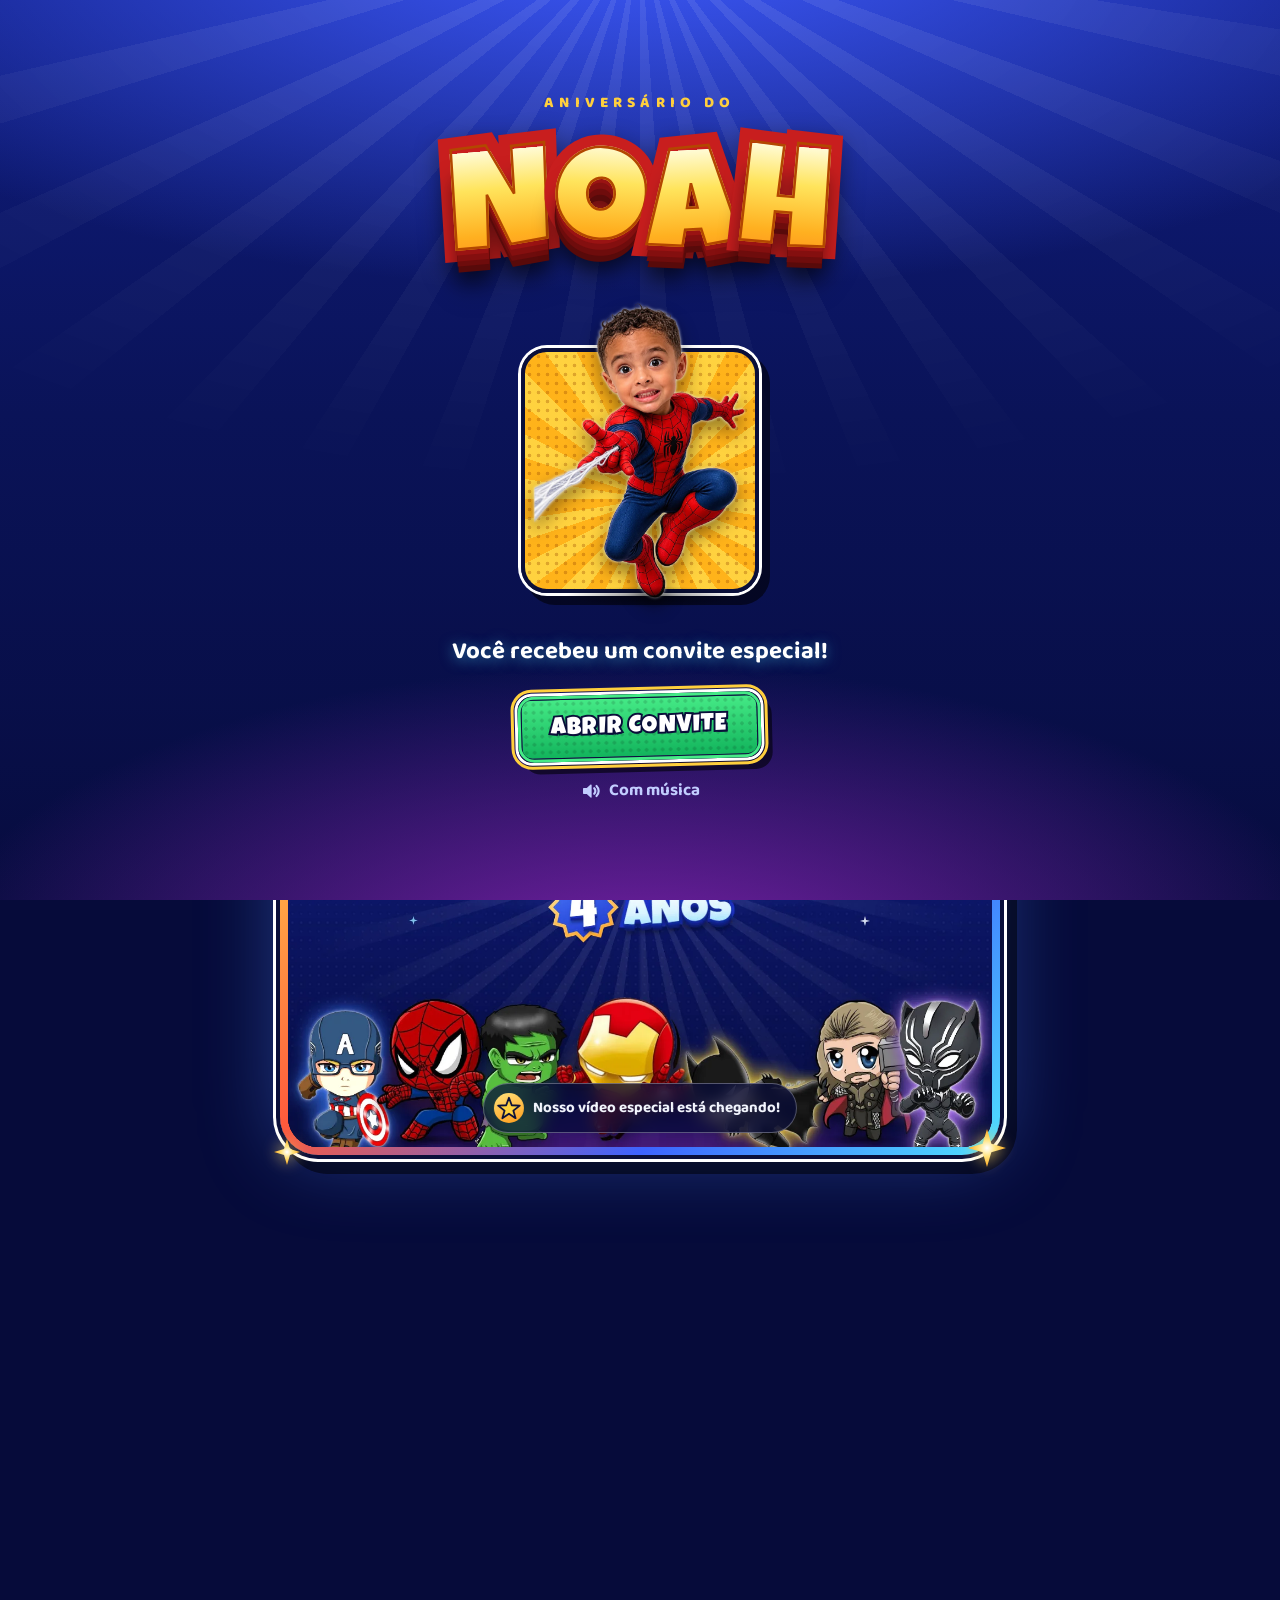
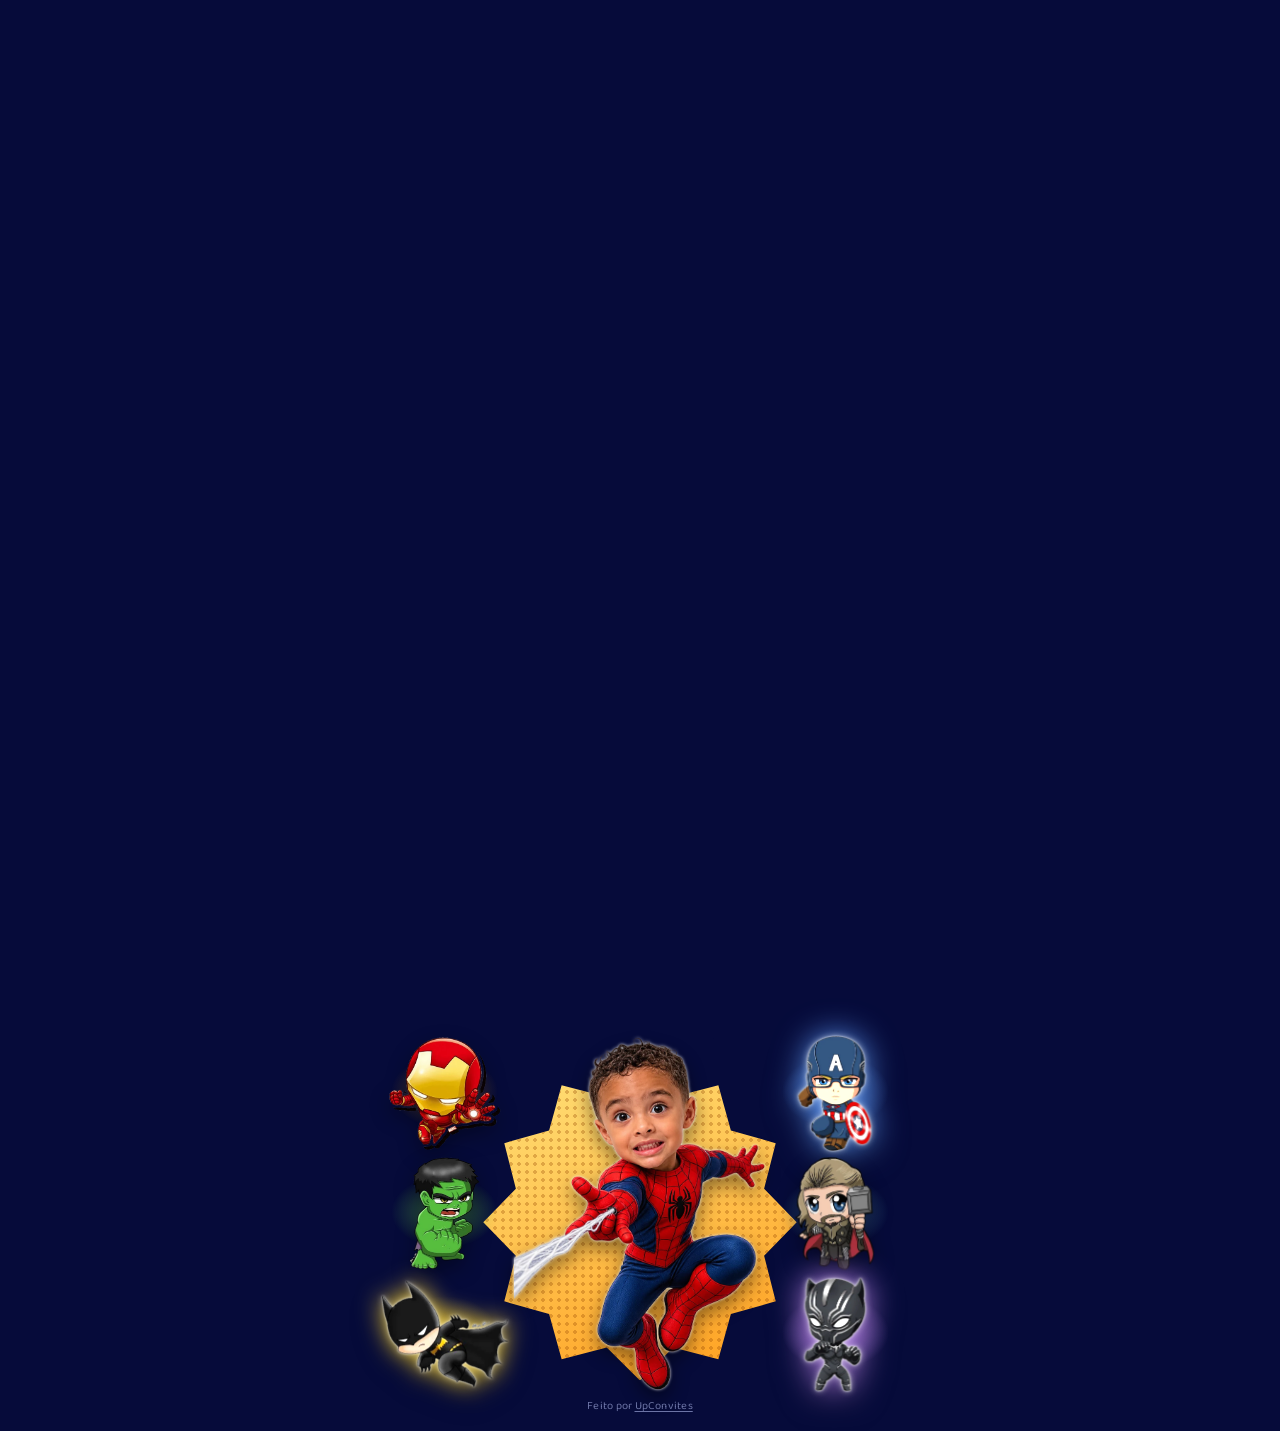
==== commit e334db0c: "Adiciona crédito discreto UpConvites no rodapé" ====
--- a/index.html
+++ b/index.html
@@ -263,6 +263,7 @@
           </div>
         </div>
       </section>
+      <p class="foot__credit">Feito por <a href="https://upconvites.vercel.app/" target="_blank" rel="noopener">UpConvites</a></p>
     </footer>
   </main>
 
--- a/styles.css
+++ b/styles.css
@@ -308,6 +308,8 @@
 .map__canvas { margin-bottom: 1.6rem; }
 .foot { position: relative; margin-top: 3rem; text-align: center; overflow: hidden; overflow: clip; }
 .foot__msg { position: relative; z-index: 2; margin: 0 auto .8rem; padding-inline: 18px; max-width: 30ch; text-wrap: balance; font: 400 clamp(1.15rem, 5vw, 1.7rem)/1.15 var(--display); letter-spacing: .03em; color: #ffd23f; -webkit-text-stroke: .14em var(--ink-d); paint-order: stroke fill; text-shadow: .05em .07em 0 var(--ink-d); }
+.foot__credit { position: relative; z-index: 2; margin: .6rem 0 0; padding-bottom: 1.2rem; font: 400 .7rem/1 var(--body); letter-spacing: .02em; color: var(--muted); opacity: .55; }
+.foot__credit a { color: inherit; text-decoration: underline; text-underline-offset: 2px; }
 
 /* ---------- 7) BOTÕES (adesivos de HQ) ---------- */
 .btn, .dock {
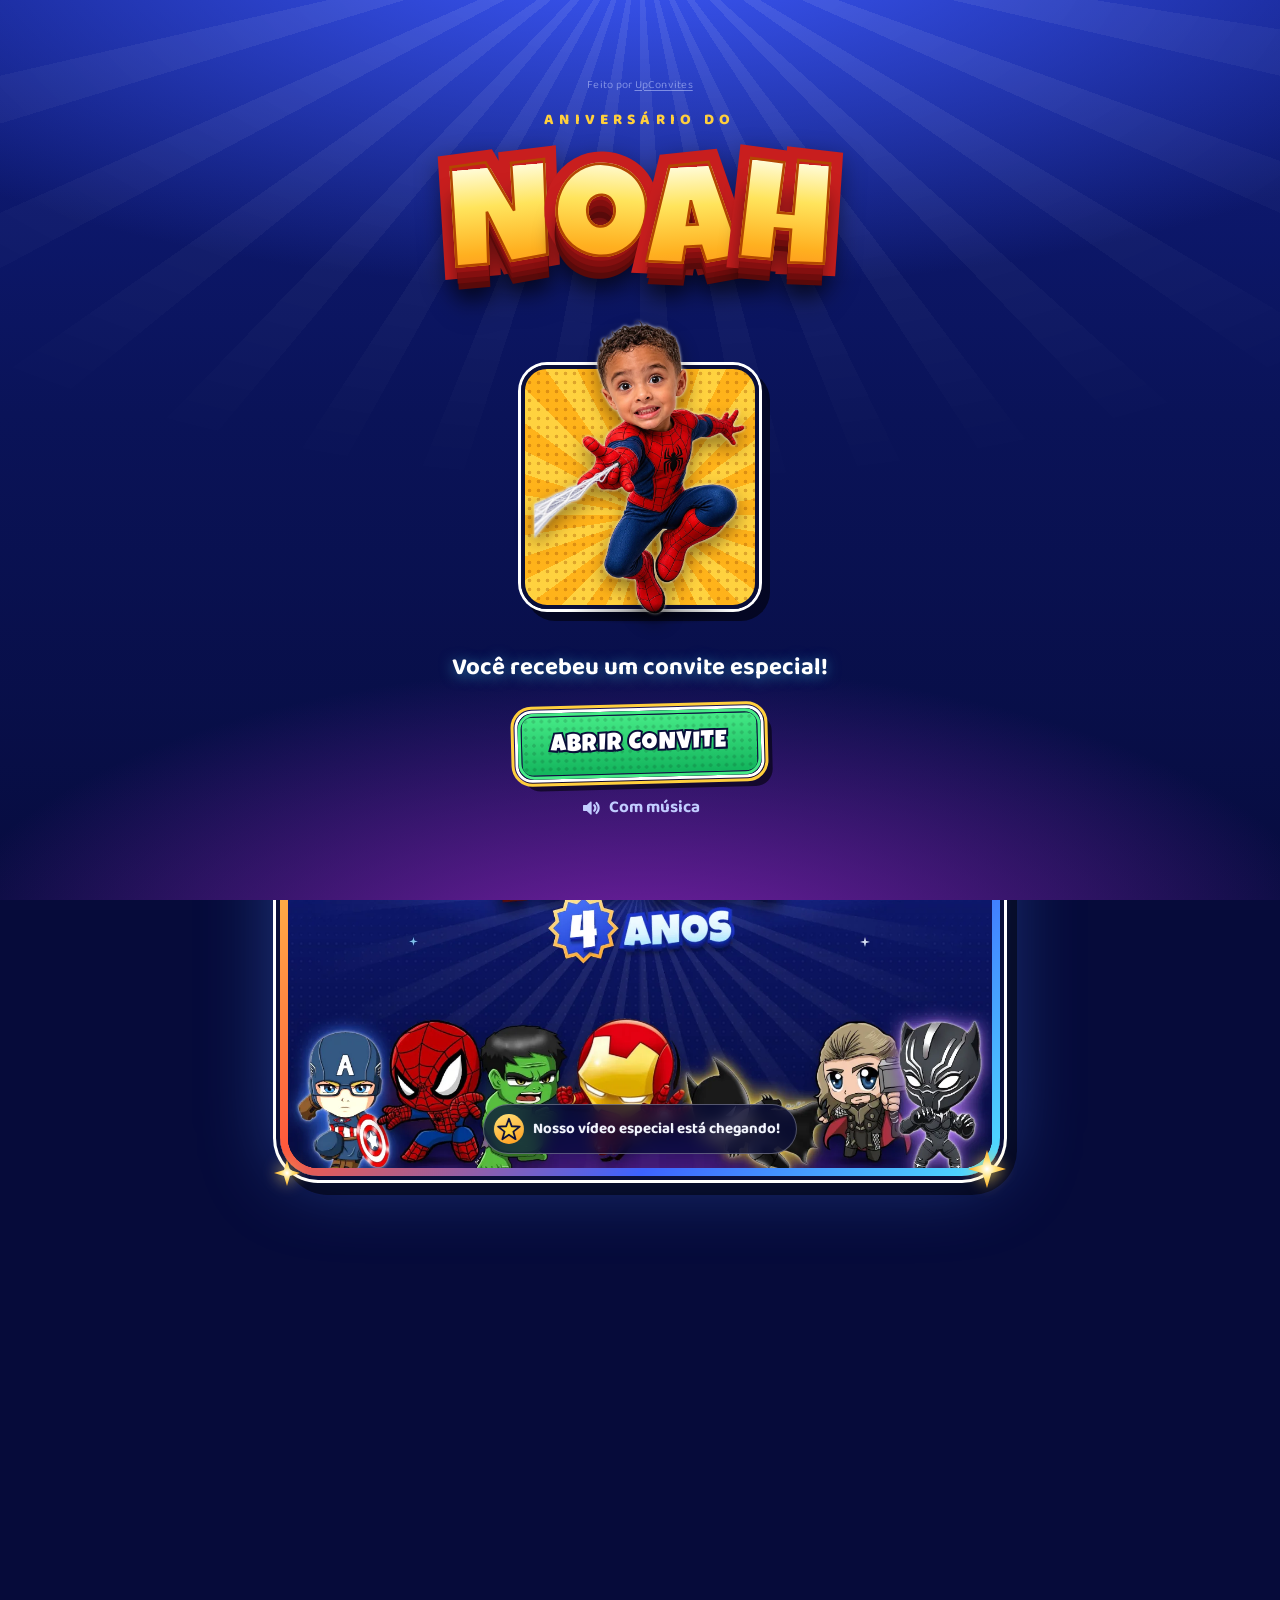
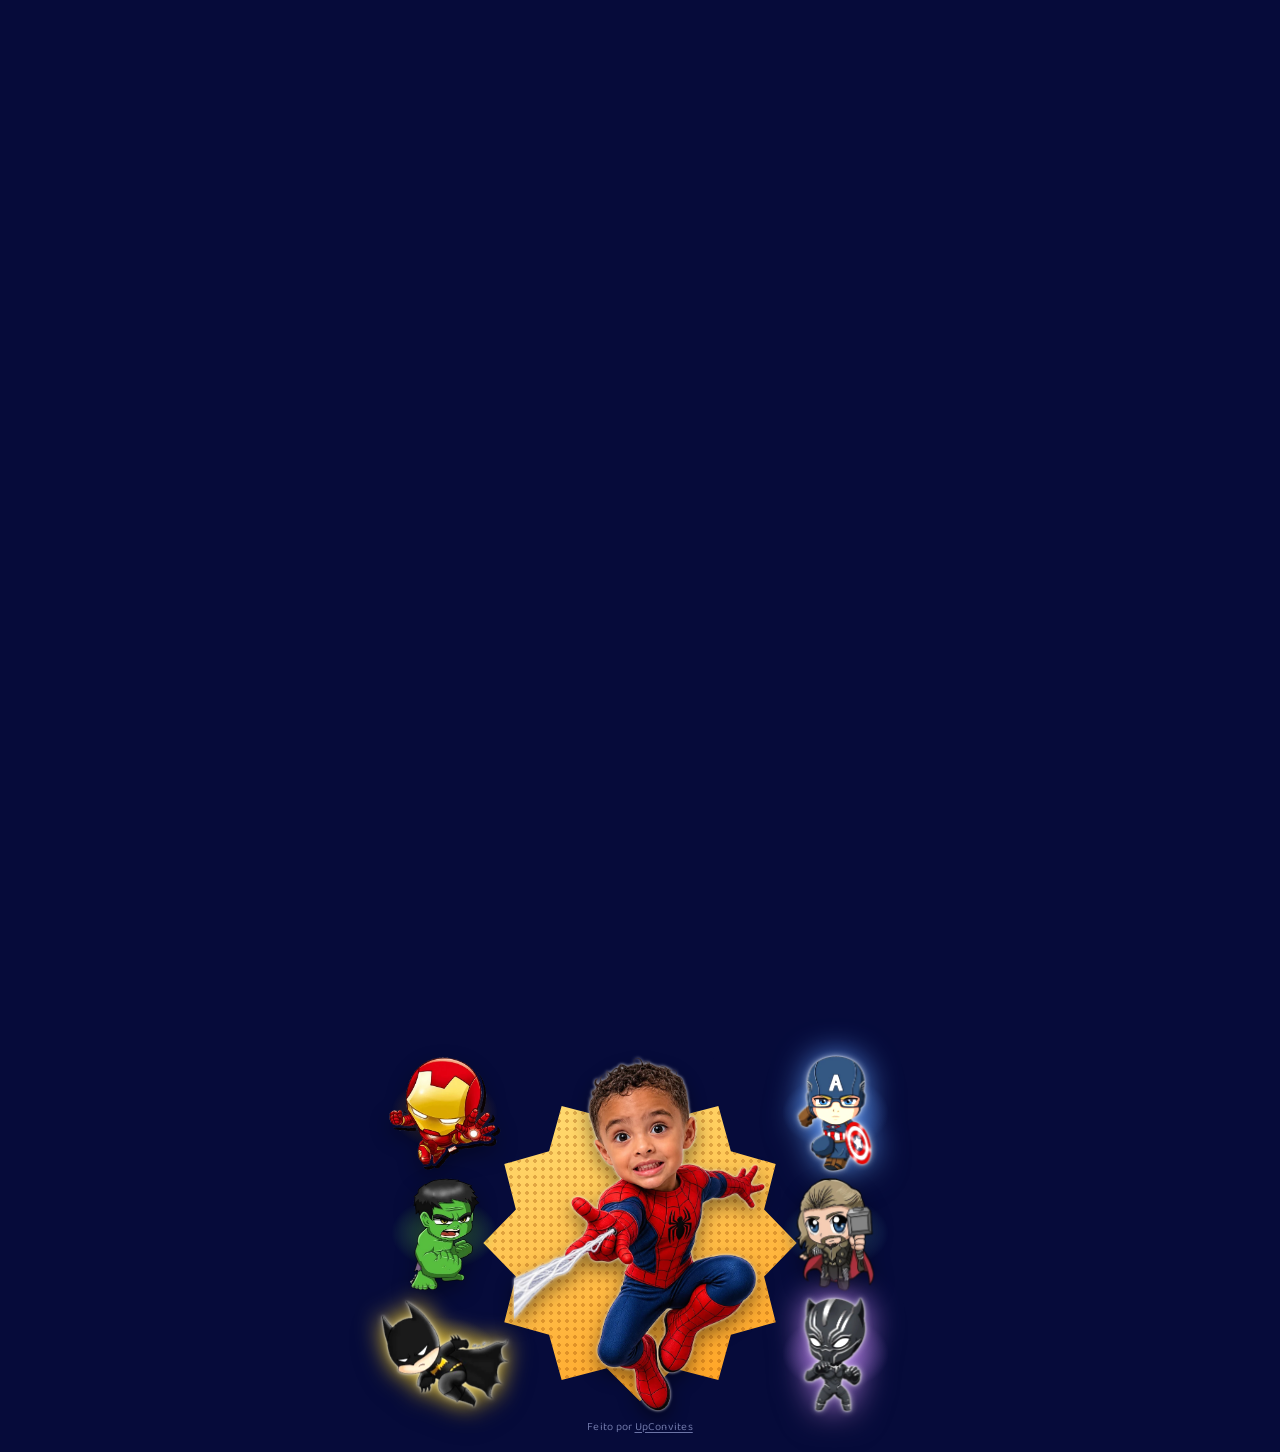
==== commit e6b0af68: "Adiciona crédito discreto UpConvites no topo" ====
--- a/index.html
+++ b/index.html
@@ -25,6 +25,7 @@
   <!-- capa de entrada: 1 toque = abre o convite e já começa a música (navegadores só permitem áudio após um toque) -->
   <div class="cover" id="cover" role="dialog" aria-modal="true" aria-labelledby="cover-msg">
     <div class="cover__inner">
+      <p class="top__credit">Feito por <a href="https://upconvites.vercel.app/" target="_blank" rel="noopener">UpConvites</a></p>
       <p class="cover__kicker">Aniversário do</p>
       <div class="name" aria-hidden="true">
         <span class="ch" data-c="N" style="--k:0;--r:-5deg;--y:.02em">N</span><span class="ch" data-c="O" style="--k:1;--r:3deg;--y:-.02em">O</span><span class="ch" data-c="A" style="--k:2;--r:-3deg;--y:.02em">A</span><span class="ch" data-c="H" style="--k:3;--r:5deg;--y:-.01em">H</span>
@@ -74,6 +75,7 @@
 
     <!-- ===================== 1) TOPO: NOME ===================== -->
     <header class="top">
+      <p class="top__credit">Feito por <a href="https://upconvites.vercel.app/" target="_blank" rel="noopener">UpConvites</a></p>
       <p class="title__kicker">Aniversário do</p>
       <h1 class="name" aria-label="Noah">
           <span class="ch" data-c="N" style="--k:0;--r:-5deg;--y:.02em" aria-hidden="true">N</span><span class="ch" data-c="O" style="--k:1;--r:3deg;--y:-.02em" aria-hidden="true">O</span><span class="ch" data-c="A" style="--k:2;--r:-3deg;--y:.02em" aria-hidden="true">A</span><span class="ch" data-c="H" style="--k:3;--r:5deg;--y:-.01em" aria-hidden="true">H</span>
--- a/styles.css
+++ b/styles.css
@@ -309,7 +309,8 @@
 .foot { position: relative; margin-top: 3rem; text-align: center; overflow: hidden; overflow: clip; }
 .foot__msg { position: relative; z-index: 2; margin: 0 auto .8rem; padding-inline: 18px; max-width: 30ch; text-wrap: balance; font: 400 clamp(1.15rem, 5vw, 1.7rem)/1.15 var(--display); letter-spacing: .03em; color: #ffd23f; -webkit-text-stroke: .14em var(--ink-d); paint-order: stroke fill; text-shadow: .05em .07em 0 var(--ink-d); }
 .foot__credit { position: relative; z-index: 2; margin: .6rem 0 0; padding-bottom: 1.2rem; font: 400 .7rem/1 var(--body); letter-spacing: .02em; color: var(--muted); opacity: .55; }
-.foot__credit a { color: inherit; text-decoration: underline; text-underline-offset: 2px; }
+.foot__credit a, .top__credit a { color: inherit; text-decoration: underline; text-underline-offset: 2px; }
+.top__credit { margin: 0 0 .6rem; font: 400 .7rem/1 var(--body); letter-spacing: .02em; color: var(--muted); opacity: .55; }
 
 /* ---------- 7) BOTÕES (adesivos de HQ) ---------- */
 .btn, .dock {
